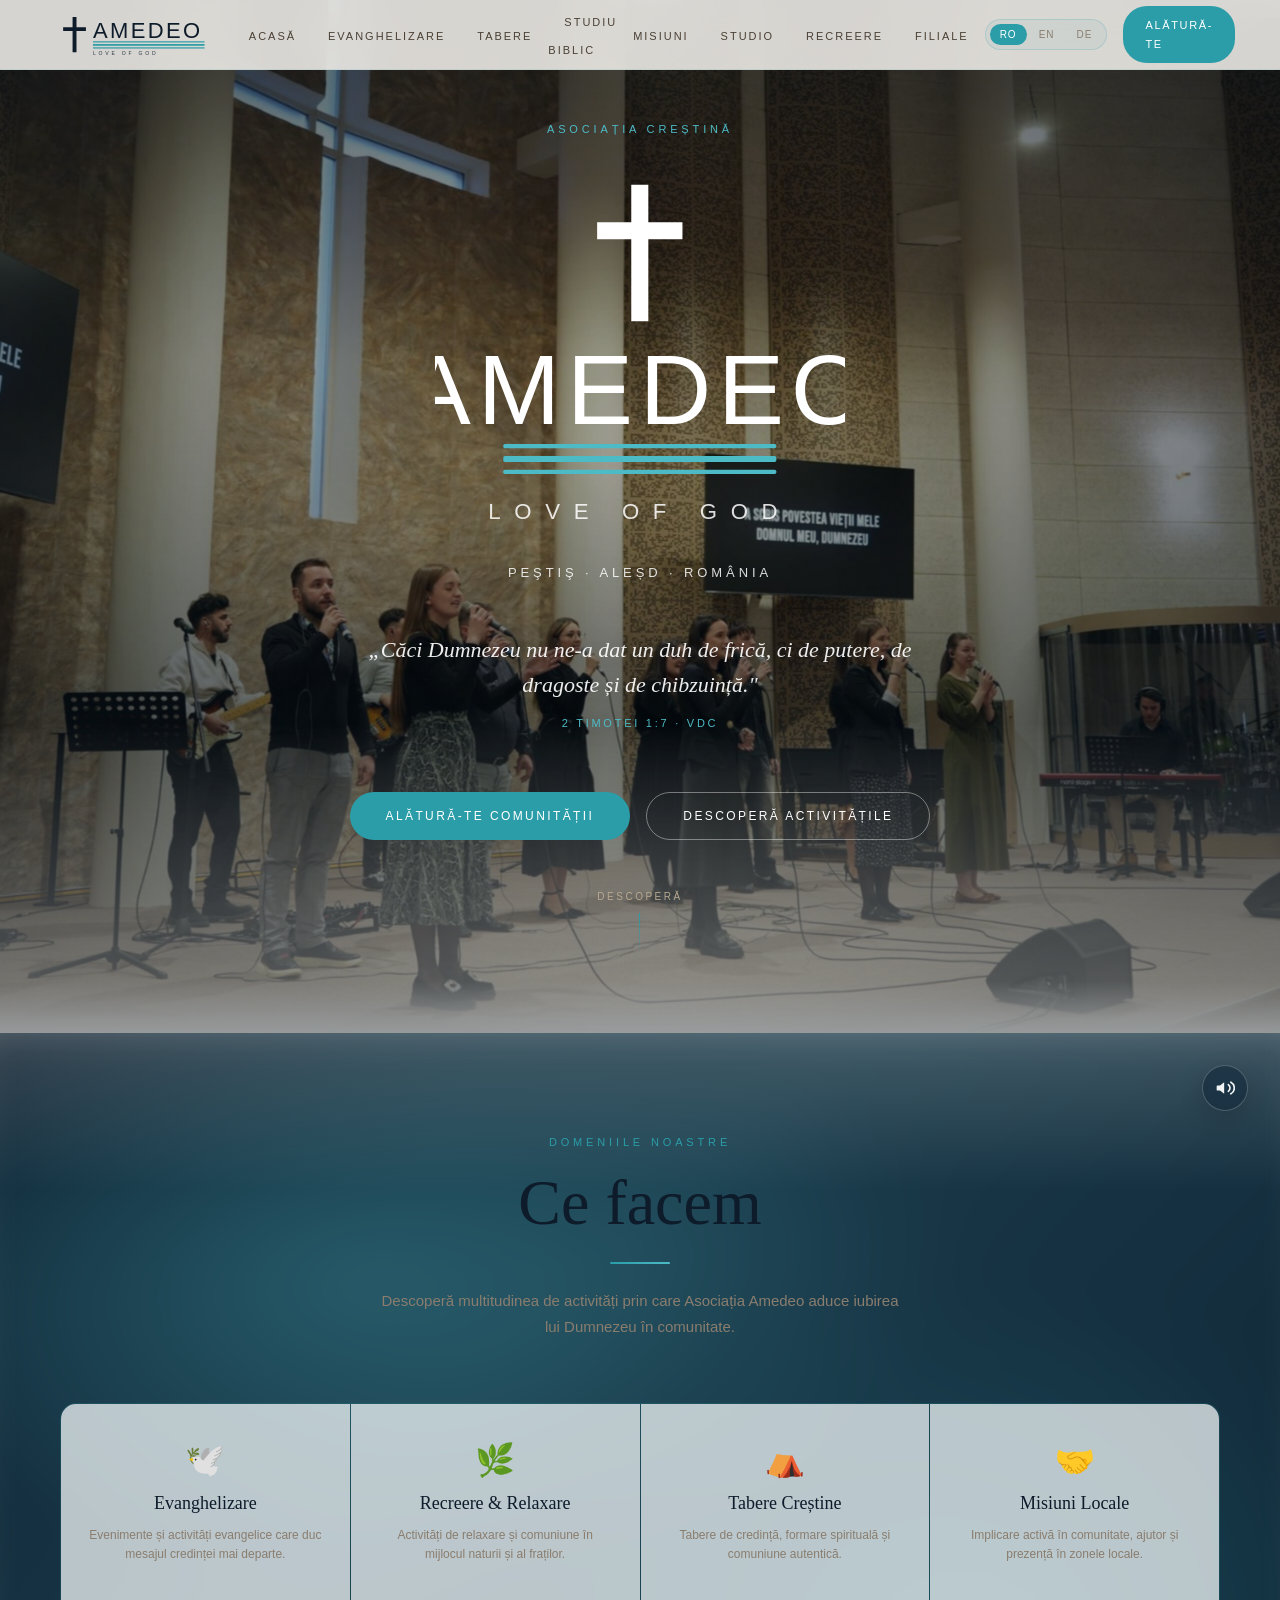
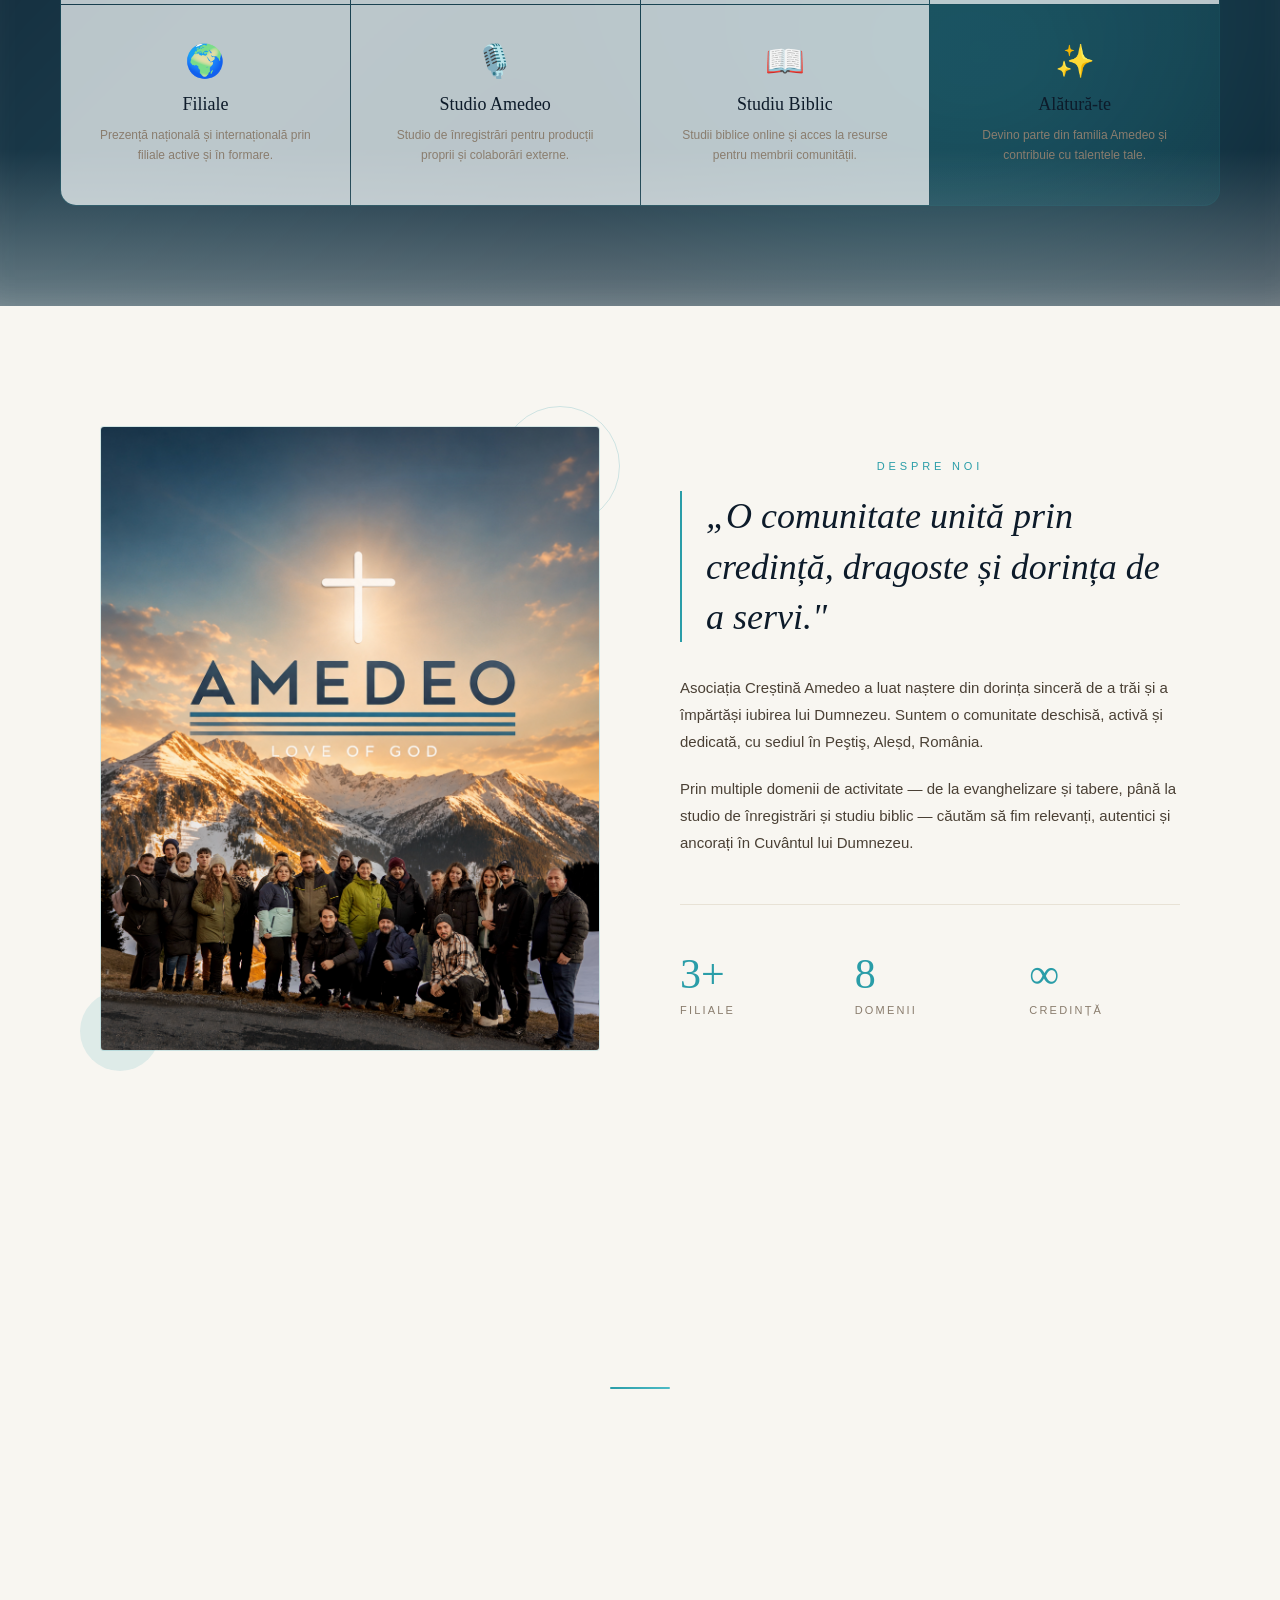
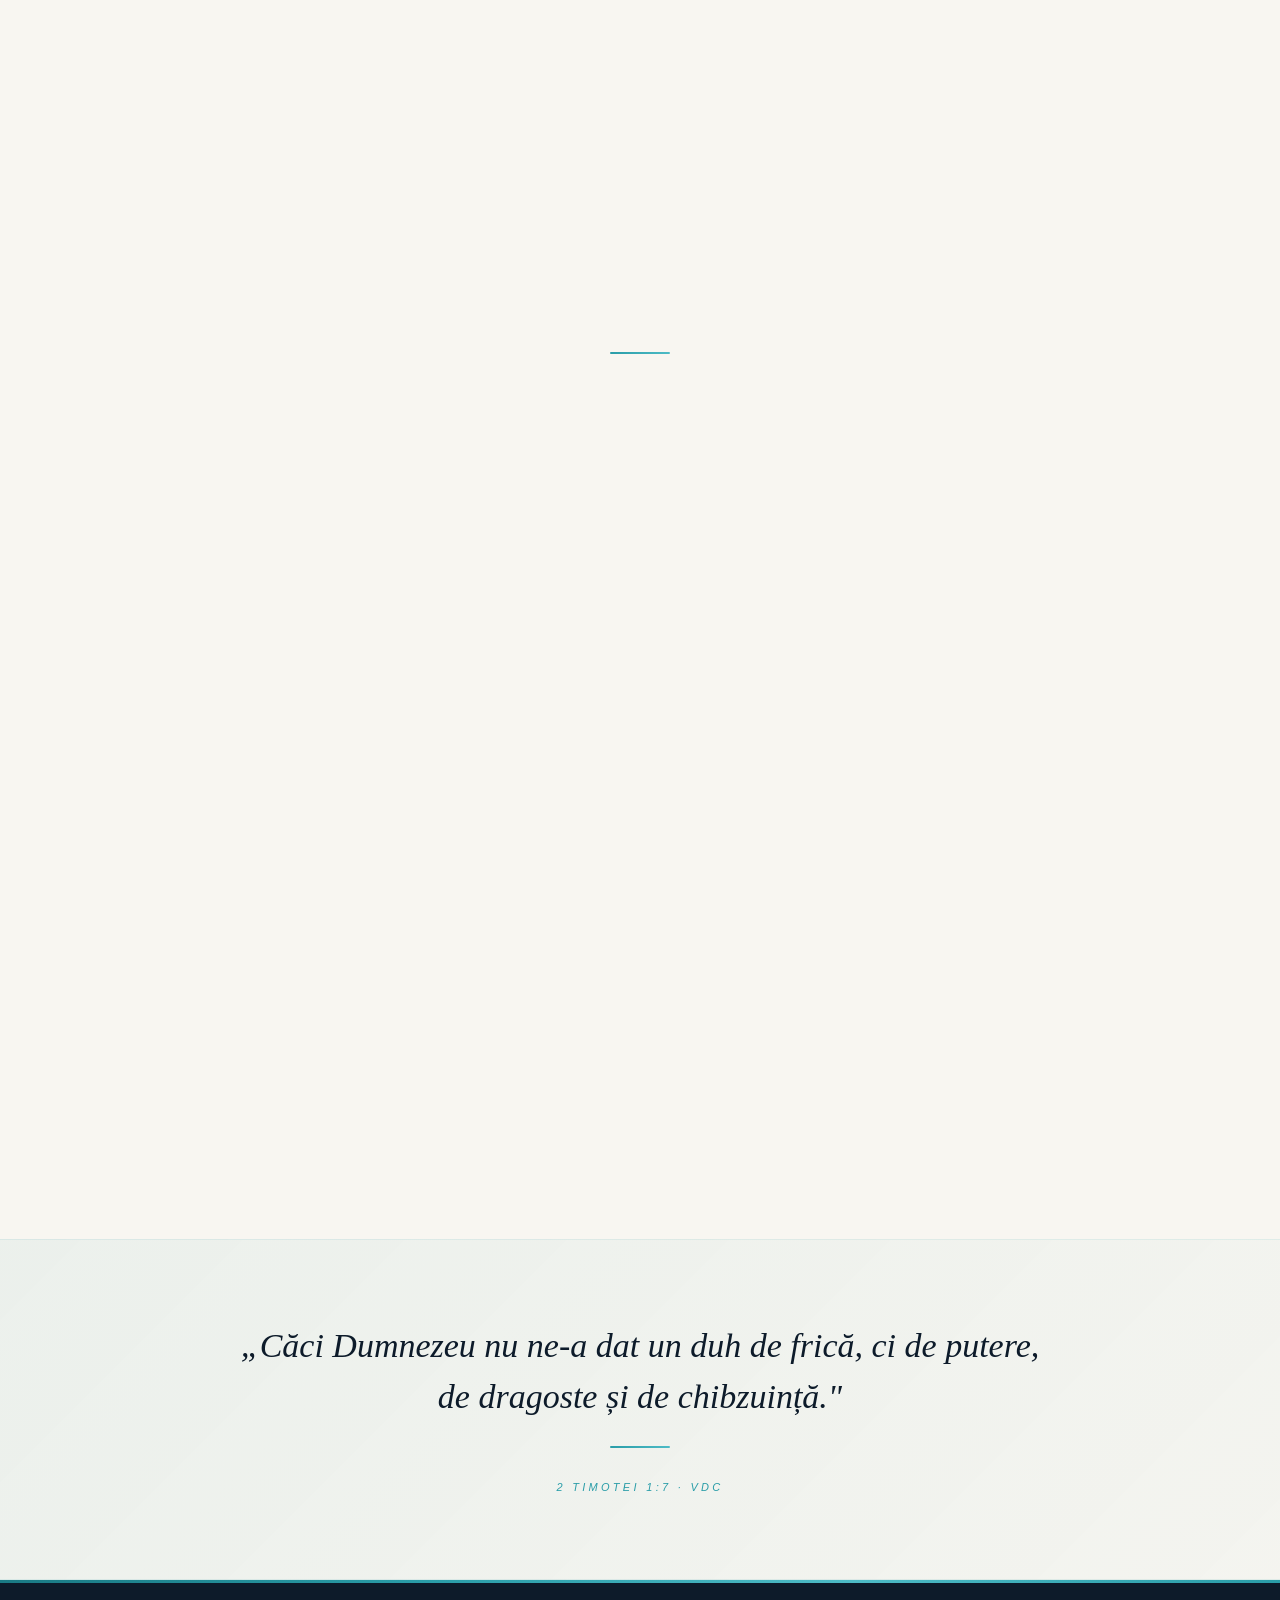
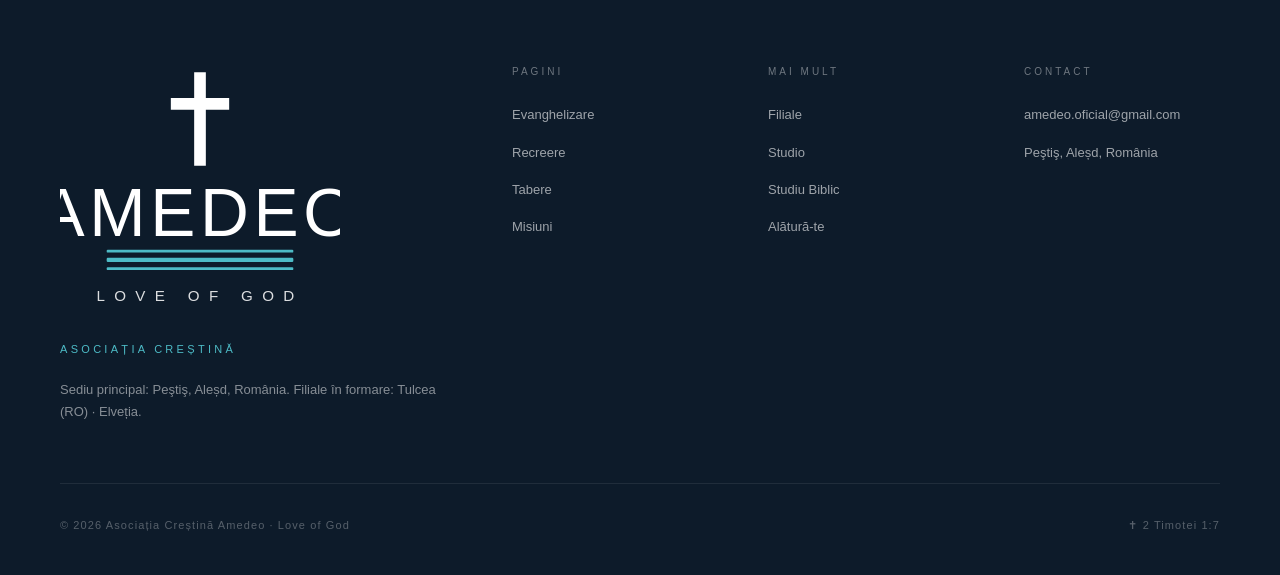
==== index.html @ e4af74a6 "Add files via upload" ====
<!DOCTYPE html>
<html lang="ro">
<head>
<meta charset="UTF-8">
<meta name="viewport" content="width=device-width, initial-scale=1.0, viewport-fit=cover">
<title>Asociația Creștină Amedeo — Love of God</title>
<meta name="description" content="Asociația Creștină Amedeo — comunitate creștină în Peştiş, Aleșd, România. Evanghelizare, tabere creștine în Alpii Elveției, studio de înregistrări, misiuni locale și studiu biblic.">
<meta name="apple-mobile-web-app-capable" content="yes">
<meta name="apple-mobile-web-app-status-bar-style" content="default">
<meta name="apple-mobile-web-app-title" content="Amedeo">
<meta name="theme-color" content="#f8f6f1">
<link rel="preconnect" href="https://fonts.googleapis.com">
<link href="https://fonts.googleapis.com/css2?family=Bebas+Neue&family=Cormorant+Garamond:ital,wght@0,300;0,400;0,600;1,300;1,400&family=Jost:wght@200;300;400;500&display=swap" rel="stylesheet">
<!-- ── SECURITY HEADERS ── -->
<meta http-equiv="Content-Security-Policy" content="default-src 'self'; script-src 'self' 'unsafe-inline'; style-src 'self' 'unsafe-inline' https://fonts.googleapis.com; font-src 'self' https://fonts.gstatic.com; img-src 'self' data: blob: https://img.youtube.com https://i.ytimg.com; media-src 'self'; frame-src https://www.youtube.com https://www.youtube-nocookie.com; connect-src 'self' https://script.google.com https://script.googleusercontent.com https://*.googleusercontent.com; form-action 'self' https://script.google.com; base-uri 'self'; object-src 'none'; frame-ancestors 'self'; upgrade-insecure-requests">
<meta http-equiv="X-Content-Type-Options" content="nosniff">
<meta name="referrer" content="strict-origin-when-cross-origin">
<meta http-equiv="Permissions-Policy" content="geolocation=(), microphone=(), camera=(), payment=(), usb=(), magnetometer=(), gyroscope=(self), accelerometer=(self), interest-cohort=()">
<!-- ── SEO ── -->
<link rel="canonical" href="https://amedeooficial.org/">
<meta name="keywords" content="amedeo, asociația amedeo, amedeo oficial, love of god, biserică creștină, evanghelizare, tabere creștine, peștiș aleșd, bihor, românia, elveția, misiuni, studio înregistrări, studiu biblic, comunitate creștină">
<meta name="author" content="Asociația Creștină Amedeo">
<meta name="robots" content="index, follow, max-image-preview:large">
<meta name="googlebot" content="index, follow">

<!-- ── OpenGraph (Facebook, LinkedIn, WhatsApp) ── -->
<meta property="og:type" content="website">
<meta property="og:url" content="https://amedeooficial.org/">
<meta property="og:title" content="Asociația Creștină Amedeo — Love of God">
<meta property="og:description" content="Asociația Creștină Amedeo — comunitate creștină în Peştiş, Aleșd, România. Evanghelizare, tabere creștine în Alpii Elveției, studio de înregistrări, misiuni locale și studiu biblic.">
<meta property="og:image" content="https://amedeooficial.org/assets/hero-bg.jpg">
<meta property="og:image:width" content="1800">
<meta property="og:image:height" content="1351">
<meta property="og:locale" content="ro_RO">
<meta property="og:locale:alternate" content="en_US">
<meta property="og:locale:alternate" content="de_DE">
<meta property="og:site_name" content="Asociația Creștină Amedeo — Love of God">

<!-- ── Twitter Cards ── -->
<meta name="twitter:card" content="summary_large_image">
<meta name="twitter:title" content="Asociația Creștină Amedeo — Love of God">
<meta name="twitter:description" content="Asociația Creștină Amedeo — comunitate creștină în Peştiş, Aleșd, România. Evanghelizare, tabere creștine în Alpii Elveției, studio de înregistrări, misiuni locale și studiu biblic.">
<meta name="twitter:image" content="https://amedeooficial.org/assets/hero-bg.jpg">

<!-- ── Structured Data (Schema.org JSON-LD) ── -->
<script type="application/ld+json">
{
  "@context": "https://schema.org",
  "@type": "ReligiousOrganization",
  "name": "Asociația Creștină Amedeo",
  "alternateName": [
    "Amedeo",
    "Amedeo Oficial",
    "Amedeo — Love of God",
    "Asociația Amedeo",
    "Amedeo Christian Association"
  ],
  "url": "https://amedeooficial.org/",
  "logo": "https://amedeooficial.org/assets/hero-bg.jpg",
  "description": "Asociația Creștină Amedeo — Love of God. Comunitate creștină din Peştiş, Aleșd (România) care organizează evanghelizări, tabere creștine în Elveția, misiuni locale, studiu biblic și administrează un studio profesional de înregistrări.",
  "foundingLocation": {
    "@type": "Place",
    "address": {
      "@type": "PostalAddress",
      "addressLocality": "Aleșd",
      "addressRegion": "Bihor",
      "addressCountry": "RO"
    }
  },
  "address": {
    "@type": "PostalAddress",
    "streetAddress": "Peştiş",
    "addressLocality": "Aleșd",
    "addressRegion": "Bihor",
    "postalCode": "415100",
    "addressCountry": "RO"
  },
  "contactPoint": {
    "@type": "ContactPoint",
    "email": "amedeo.oficial@gmail.com",
    "contactType": "general inquiry",
    "availableLanguage": [
      "Romanian",
      "English",
      "German"
    ]
  },
  "sameAs": [
    "https://www.facebook.com/amedeo.oficial/",
    "https://www.instagram.com/amedeo.oficial/",
    "https://www.youtube.com/c/AmedeoOficial"
  ],
  "knowsAbout": [
    "Evanghelizare",
    "Tabere creștine",
    "Misiuni locale",
    "Studiu biblic",
    "Studio de înregistrări",
    "Comunitate creștină"
  ],
  "areaServed": [
    {
      "@type": "Country",
      "name": "Romania"
    },
    {
      "@type": "Country",
      "name": "Switzerland"
    }
  ]
}
</script>
<script type="application/ld+json">
{
  "@context": "https://schema.org",
  "@type": "WebSite",
  "url": "https://amedeooficial.org/",
  "name": "Asociația Creștină Amedeo — Love of God",
  "inLanguage": "ro-RO",
  "publisher": {
    "@type": "ReligiousOrganization",
    "name": "Asociația Creștină Amedeo"
  }
}
</script>
<link rel="stylesheet" href="assets/css/style.css">
</head>
<body>

<!-- ── NAVIGATION ── -->
<nav id="main-nav">
  <div class="nav-logo" onclick="showPage('home')" aria-label="Amedeo — Acasă">
    <svg class="amedeo-logo" viewBox="0 0 220 56" xmlns="http://www.w3.org/2000/svg" role="img" aria-hidden="true">
      <path class="logo-cross" d="M16 5 L21 5 L21 18 L33 18 L33 23 L21 23 L21 50 L16 50 L16 23 L4 23 L4 18 L16 18 Z"/>
      <text class="logo-name" x="42" y="32"
        font-family="'Bebas Neue', 'Impact', sans-serif" font-size="28" letter-spacing="3">AMEDEO</text>
      <g class="logo-lines">
        <rect x="42" y="36" width="142" height="1.5"/>
        <rect x="42" y="39.5" width="142" height="2.2"/>
        <rect x="42" y="43.7" width="142" height="1.5"/>
      </g>
      <text class="logo-tagline" x="42" y="54"
        font-family="'Jost', sans-serif" font-size="6.5" letter-spacing="3.5" font-weight="300">LOVE OF GOD</text>
    </svg>
  </div>

  <ul class="nav-links" id="nav-links">
    <li><a onclick="showPage('home')" data-i18n="nav.home">Acasă</a></li>
    <li><a onclick="showPage('evanghelizare')" data-i18n="nav.ev">Evanghelizare</a></li>
    <li><a onclick="showPage('tabere')" data-i18n="nav.tab">Tabere</a></li>
    <li><a onclick="showPage('biblic')" data-i18n="nav.bib">Studiu Biblic</a></li>
    <li><a onclick="showPage('misiuni')" data-i18n="nav.mis">Misiuni</a></li>
    <li><a onclick="showPage('studio')" data-i18n="nav.stu">Studio</a></li>
    <li><a onclick="showPage('recreere')" data-i18n="nav.rec">Recreere</a></li>
    <li><a onclick="showPage('filiale')" data-i18n="nav.fil">Filiale</a></li>
  </ul>

  <div class="nav-right">
    <div class="lang-switcher">
      <button class="lang-btn active" onclick="setLang('ro')">RO</button>
      <button class="lang-btn" onclick="setLang('en')">EN</button>
      <button class="lang-btn" onclick="setLang('de')">DE</button>
    </div>
    <a class="nav-cta" onclick="showPage('alatura')" data-i18n="nav.join">Alătură-te</a>
    <button class="nav-hamburger" onclick="toggleMobileNav()" aria-label="Menu">
      <span></span><span></span><span></span>
    </button>
  </div>
</nav>

<!-- ── MOBILE NAV ── -->
<div class="mobile-nav" id="mobile-nav">
  <button class="mobile-nav-close" onclick="toggleMobileNav()">✕</button>
  <svg class="amedeo-logo mobile-nav-logo" viewBox="0 0 240 220" xmlns="http://www.w3.org/2000/svg" role="img" aria-hidden="true">
    <path class="logo-cross" d="M115 8 L125 8 L125 30 L145 30 L145 40 L125 40 L125 88 L115 88 L115 40 L95 40 L95 30 L115 30 Z"/>
    <text class="logo-name" x="120" y="148" text-anchor="middle"
      font-family="'Bebas Neue', 'Impact', sans-serif" font-size="58" letter-spacing="4">AMEDEO</text>
    <g class="logo-lines">
      <rect x="40" y="160" width="160" height="2.5" rx="1"/>
      <rect x="40" y="167" width="160" height="3.5" rx="1"/>
      <rect x="40" y="175" width="160" height="2.5" rx="1"/>
    </g>
    <text class="logo-tagline" x="120" y="204" text-anchor="middle"
      font-family="'Jost', sans-serif" font-size="13" letter-spacing="8" font-weight="300">LOVE OF GOD</text>
  </svg>
  <a onclick="showPage('home');toggleMobileNav()" data-i18n="nav.home">Acasă</a>
  <a onclick="showPage('evanghelizare');toggleMobileNav()" data-i18n="nav.ev">Evanghelizare</a>
  <a onclick="showPage('tabere');toggleMobileNav()" data-i18n="nav.tab">Tabere</a>
  <a onclick="showPage('biblic');toggleMobileNav()" data-i18n="nav.bib">Studiu Biblic</a>
  <a onclick="showPage('misiuni');toggleMobileNav()" data-i18n="nav.mis">Misiuni</a>
  <a onclick="showPage('studio');toggleMobileNav()" data-i18n="nav.stu">Studio</a>
  <a onclick="showPage('recreere');toggleMobileNav()" data-i18n="nav.rec">Recreere</a>
  <a onclick="showPage('filiale');toggleMobileNav()" data-i18n="nav.fil">Filiale</a>
  <a onclick="showPage('alatura');toggleMobileNav()" data-i18n="nav.join">Alătură-te</a>
</div>

<!-- ══════════════════════════════════════════════════ -->
<!-- PAGE: HOME                                         -->
<!-- ══════════════════════════════════════════════════ -->
<div class="page active" id="page-home">

  <section class="hero has-bg">
    <!-- Background group photo: sharp at top, blurs and fades on scroll.
         To replace the photo, swap assets/hero-bg.jpg (1800×1351) and hero-bg-small.jpg (1100×825). -->
    <div class="hero-bg-photo" id="hero-bg-photo">
      <img src="assets/hero-bg.jpg"
           srcset="assets/hero-bg-small.jpg 1100w, assets/hero-bg.jpg 1800w"
           sizes="100vw"
           alt=""
           fetchpriority="high"
           decoding="async"/>
    </div>
    <div class="hero-content">
      <div class="hero-eyebrow" data-i18n="home.eyebrow">Asociația Creștină</div>
      <svg class="amedeo-logo hero-logo" viewBox="0 0 240 220" xmlns="http://www.w3.org/2000/svg" role="img" aria-label="Amedeo — Love of God">
        <path class="logo-cross" d="M115 8 L125 8 L125 30 L145 30 L145 40 L125 40 L125 88 L115 88 L115 40 L95 40 L95 30 L115 30 Z"/>
        <text class="logo-name" x="120" y="148" text-anchor="middle"
          font-family="'Bebas Neue', 'Impact', sans-serif" font-size="58" letter-spacing="4">AMEDEO</text>
        <g class="logo-lines">
          <rect x="40" y="160" width="160" height="2.5" rx="1"/>
          <rect x="40" y="167" width="160" height="3.5" rx="1"/>
          <rect x="40" y="175" width="160" height="2.5" rx="1"/>
        </g>
        <text class="logo-tagline" x="120" y="204" text-anchor="middle"
          font-family="'Jost', sans-serif" font-size="13" letter-spacing="8" font-weight="300">LOVE OF GOD</text>
      </svg>
      <div class="hero-subtitle" data-i18n="home.subtitle">Peştiş · Aleșd · România</div>
      <p class="hero-verse">
        <span data-i18n="home.verse.text">„Căci Dumnezeu nu ne-a dat un duh de frică, ci de putere, de dragoste și de chibzuință."</span>
        <cite data-i18n="home.verse.cite">2 Timotei 1:7 · VDC</cite>
      </p>
      <div class="hero-cta-group">
        <button class="btn-primary" onclick="showPage('alatura')" data-i18n="home.cta1">Alătură-te comunității</button>
        <button class="btn-secondary" onclick="document.getElementById('domains-anchor').scrollIntoView({behavior:'smooth'})" data-i18n="home.cta2">Descoperă activitățile</button>
      </div>
      <div class="scroll-hint">
        <span data-i18n="home.scroll">Descoperă</span>
        <div class="scroll-line"></div>
      </div>
    </div>
  </section>

  <!-- Domains preview -->
  <div id="domains-anchor"></div>
  <section class="domains-section">
    <!-- Background video. Starts muted (browser autoplay requirement); volume fades in
         based on scroll position once user has interacted. -->
    <div class="domains-video-bg">
      <video id="domains-video" autoplay muted loop playsinline preload="auto" poster="">
        <source src="assets/domains-bg.mp4" type="video/mp4">
      </video>
    </div>
    <!-- Audio toggle (pulses on first load to invite click) -->
    <button class="video-audio-toggle muted pulse" id="video-audio-toggle"
            aria-label="Activează sunetul video"
            onclick="toggleVideoAudio()">
      <svg class="icon-muted" viewBox="0 0 24 24" fill="none" xmlns="http://www.w3.org/2000/svg">
        <path d="M11 5L6 9H3a1 1 0 0 0-1 1v4a1 1 0 0 0 1 1h3l5 4V5z" fill="currentColor"/>
        <path d="M16 9l5 5m0-5l-5 5" stroke="currentColor" stroke-width="2" stroke-linecap="round"/>
      </svg>
      <svg class="icon-playing" viewBox="0 0 24 24" fill="none" xmlns="http://www.w3.org/2000/svg">
        <path d="M11 5L6 9H3a1 1 0 0 0-1 1v4a1 1 0 0 0 1 1h3l5 4V5z" fill="currentColor"/>
        <path d="M16 8a5 5 0 0 1 0 8M19 5a8 8 0 0 1 0 14" stroke="currentColor" stroke-width="2" stroke-linecap="round" fill="none"/>
      </svg>
    </button>
    <div class="section-label" data-i18n="home.domains.label">Domeniile noastre</div>
    <h2 class="section-title" data-i18n="home.domains.title">Ce facem</h2>
    <div class="teal-divider"></div>
    <p class="section-desc" data-i18n="home.domains.desc">Descoperă multitudinea de activități prin care Asociația Amedeo aduce iubirea lui Dumnezeu în comunitate.</p>

    <div class="domains-grid">
      <div class="domain-card reveal" onclick="showPage('evanghelizare')">
        <span class="domain-icon">🕊️</span>
        <div class="domain-name" data-i18n="dom.ev.name">Evanghelizare</div>
        <div class="domain-desc" data-i18n="dom.ev.desc">Evenimente și activități evangelice care duc mesajul credinței mai departe.</div>
      </div>
      <div class="domain-card reveal" onclick="showPage('recreere')">
        <span class="domain-icon">🌿</span>
        <div class="domain-name" data-i18n="dom.rec.name">Recreere & Relaxare</div>
        <div class="domain-desc" data-i18n="dom.rec.desc">Activități de relaxare și comuniune în mijlocul naturii și al fraților.</div>
      </div>
      <div class="domain-card reveal" onclick="showPage('tabere')">
        <span class="domain-icon">⛺</span>
        <div class="domain-name" data-i18n="dom.tab.name">Tabere Creștine</div>
        <div class="domain-desc" data-i18n="dom.tab.desc">Tabere de credință, formare spirituală și comuniune autentică.</div>
      </div>
      <div class="domain-card reveal" onclick="showPage('misiuni')">
        <span class="domain-icon">🤝</span>
        <div class="domain-name" data-i18n="dom.mis.name">Misiuni Locale</div>
        <div class="domain-desc" data-i18n="dom.mis.desc">Implicare activă în comunitate, ajutor și prezență în zonele locale.</div>
      </div>
      <div class="domain-card reveal" onclick="showPage('filiale')">
        <span class="domain-icon">🌍</span>
        <div class="domain-name" data-i18n="dom.fil.name">Filiale</div>
        <div class="domain-desc" data-i18n="dom.fil.desc">Prezență națională și internațională prin filiale active și în formare.</div>
      </div>
      <div class="domain-card reveal" onclick="showPage('studio')">
        <span class="domain-icon">🎙️</span>
        <div class="domain-name" data-i18n="dom.stu.name">Studio Amedeo</div>
        <div class="domain-desc" data-i18n="dom.stu.desc">Studio de înregistrări pentru producții proprii și colaborări externe.</div>
      </div>
      <div class="domain-card reveal" onclick="showPage('biblic')">
        <span class="domain-icon">📖</span>
        <div class="domain-name" data-i18n="dom.bib.name">Studiu Biblic</div>
        <div class="domain-desc" data-i18n="dom.bib.desc">Studii biblice online și acces la resurse pentru membrii comunității.</div>
      </div>
      <div class="domain-card reveal" onclick="showPage('alatura')" style="background: linear-gradient(135deg, rgba(42,157,168,0.08), rgba(42,157,168,0.03));">
        <span class="domain-icon">✨</span>
        <div class="domain-name" data-i18n="dom.join.name">Alătură-te</div>
        <div class="domain-desc" data-i18n="dom.join.desc">Devino parte din familia Amedeo și contribuie cu talentele tale.</div>
      </div>
    </div>
  </section>

  <!-- About -->
  <section class="about-section reveal">
    <div class="about-visual">
      <div class="about-img-placeholder">
        <img class="about-img-real" src="assets/about.jpg" alt="" loading="lazy" onerror="this.style.display='none'">
        <span style="position:relative;z-index:0">✝</span>
        <span style="position:relative;z-index:0" data-i18n="placeholder.photo">Foto Asociație</span>
      </div>
      <div class="about-accent"></div>
      <div class="about-accent-2"></div>
    </div>
    <div class="about-content">
      <div class="section-label" data-i18n="about.label">Despre noi</div>
      <blockquote class="about-quote" data-i18n="about.quote">„O comunitate unită prin credință, dragoste și dorința de a servi."</blockquote>
      <p class="about-text" data-i18n="about.p1">Asociația Creștină Amedeo a luat naștere din dorința sinceră de a trăi și a împărtăși iubirea lui Dumnezeu. Suntem o comunitate deschisă, activă și dedicată, cu sediul în Peştiş, Aleșd, România.</p>
      <p class="about-text" data-i18n="about.p2">Prin multiple domenii de activitate — de la evanghelizare și tabere, până la studio de înregistrări și studiu biblic — căutăm să fim relevanți, autentici și ancorați în Cuvântul lui Dumnezeu.</p>
      <div class="about-stats">
        <div>
          <div class="stat-num">3+</div>
          <div class="stat-label" data-i18n="about.stat1">Filiale</div>
        </div>
        <div>
          <div class="stat-num">8</div>
          <div class="stat-label" data-i18n="about.stat2">Domenii</div>
        </div>
        <div>
          <div class="stat-num">∞</div>
          <div class="stat-label" data-i18n="about.stat3">Credință</div>
        </div>
      </div>
    </div>
  </section>

  <!-- ── CONNECT & DONATE SECTION ── -->
  <section class="connect-section">
    <div class="section-label reveal" data-i18n="connect.label">Conectează-te</div>
    <h2 class="section-title reveal" data-i18n="connect.title">Urmărește-ne</h2>
    <div class="teal-divider"></div>
    <p class="section-desc reveal" data-i18n="connect.desc">Fii aproape de comunitatea Amedeo pe rețelele sociale — postăm momente, mărturii, evenimente și gânduri spirituale.</p>

    <div class="socials-grid">
      <a class="social-card fb reveal" href="https://www.facebook.com/amedeo.oficial/" target="_blank" rel="noopener noreferrer" aria-label="Facebook">
        <div class="social-icon">
          <svg viewBox="0 0 24 24" fill="currentColor" xmlns="http://www.w3.org/2000/svg">
            <path d="M24 12.073c0-6.627-5.373-12-12-12s-12 5.373-12 12c0 5.99 4.388 10.954 10.125 11.854v-8.385H7.078v-3.47h3.047V9.43c0-3.007 1.792-4.669 4.533-4.669 1.312 0 2.686.235 2.686.235v2.953H15.83c-1.491 0-1.956.925-1.956 1.874v2.25h3.328l-.532 3.47h-2.796v8.385C19.612 23.027 24 18.062 24 12.073z"/>
          </svg>
        </div>
        <div class="social-name">Facebook</div>
        <div class="social-handle">@amedeo.oficial</div>
      </a>

      <a class="social-card ig reveal" href="https://www.instagram.com/amedeo.oficial/" target="_blank" rel="noopener noreferrer" aria-label="Instagram">
        <div class="social-icon">
          <svg viewBox="0 0 24 24" fill="currentColor" xmlns="http://www.w3.org/2000/svg">
            <path d="M12 2.163c3.204 0 3.584.012 4.85.07 3.252.148 4.771 1.691 4.919 4.919.058 1.265.069 1.645.069 4.849 0 3.205-.012 3.584-.069 4.849-.149 3.225-1.664 4.771-4.919 4.919-1.266.058-1.644.07-4.85.07-3.204 0-3.584-.012-4.849-.07-3.26-.149-4.771-1.699-4.919-4.92-.058-1.265-.07-1.644-.07-4.849 0-3.204.013-3.583.07-4.849.149-3.227 1.664-4.771 4.919-4.919 1.266-.057 1.645-.069 4.849-.069zM12 0C8.741 0 8.333.014 7.053.072 2.695.272.273 2.69.073 7.052.014 8.333 0 8.741 0 12c0 3.259.014 3.668.072 4.948.2 4.358 2.618 6.78 6.98 6.98C8.333 23.986 8.741 24 12 24c3.259 0 3.668-.014 4.948-.072 4.354-.2 6.782-2.618 6.979-6.98.059-1.28.073-1.689.073-4.948 0-3.259-.014-3.667-.072-4.947-.196-4.354-2.617-6.78-6.979-6.98C15.668.014 15.259 0 12 0zm0 5.838a6.162 6.162 0 100 12.324 6.162 6.162 0 000-12.324zM12 16a4 4 0 110-8 4 4 0 010 8zm6.406-11.845a1.44 1.44 0 100 2.881 1.44 1.44 0 000-2.881z"/>
          </svg>
        </div>
        <div class="social-name">Instagram</div>
        <div class="social-handle">@amedeo.oficial</div>
      </a>

      <a class="social-card yt reveal" href="https://www.youtube.com/c/AmedeoOficial" target="_blank" rel="noopener noreferrer" aria-label="YouTube">
        <div class="social-icon">
          <svg viewBox="0 0 24 24" fill="currentColor" xmlns="http://www.w3.org/2000/svg">
            <path d="M23.498 6.186a3.016 3.016 0 0 0-2.122-2.136C19.505 3.545 12 3.545 12 3.545s-7.505 0-9.377.505A3.017 3.017 0 0 0 .502 6.186C0 8.07 0 12 0 12s0 3.93.502 5.814a3.016 3.016 0 0 0 2.122 2.136c1.871.505 9.376.505 9.376.505s7.505 0 9.377-.505a3.015 3.015 0 0 0 2.122-2.136C24 15.93 24 12 24 12s0-3.93-.502-5.814zM9.545 15.568V8.432L15.818 12l-6.273 3.568z"/>
          </svg>
        </div>
        <div class="social-name">YouTube</div>
        <div class="social-handle">@AmedeoOficial</div>
      </a>
    </div>

    <!-- ── DONATIONS ── -->
    <div class="section-label reveal" data-i18n="donate.label">Susținere</div>
    <h2 class="section-title reveal" data-i18n="donate.title">Susține lucrarea</h2>
    <div class="teal-divider"></div>
    <p class="section-desc reveal" data-i18n="donate.desc">Dărnicia ta ne ajută să ducem mai departe vestea Evangheliei — prin tabere, evenimente, misiuni și prezență în comunitate.</p>

    <div class="donations-block reveal">
      <p class="donations-verse">
        <span data-i18n="donate.verse.text">„Fiecare să dea după cum a hotărât în inima lui: nu cu părere de rău sau de silă, căci pe cine dă cu bucurie îl iubește Dumnezeu."</span>
        <cite data-i18n="donate.verse.cite">2 Corinteni 9:7 · VDC</cite>
      </p>

      <div class="donations-grid">
        <!-- RON -->
        <div class="donation-card">
          <div class="donation-head">
            <div class="donation-flag" aria-hidden="true">
              <svg viewBox="0 0 3 2" xmlns="http://www.w3.org/2000/svg">
                <rect width="1" height="2" x="0" y="0" fill="#002B7F"/>
                <rect width="1" height="2" x="1" y="0" fill="#FCD116"/>
                <rect width="1" height="2" x="2" y="0" fill="#CE1126"/>
              </svg>
            </div>
            <div>
              <div class="donation-currency">RON</div>
              <div class="donation-currency-label" data-i18n="donate.currency.ron">Lei · România</div>
            </div>
          </div>
          <div class="donation-row">
            <div class="donation-label" data-i18n="donate.holder">Titular</div>
            <div class="donation-value">Asociația Creștină Amedeo</div>
          </div>
          <div class="donation-row">
            <div class="donation-label" data-i18n="donate.bank">Bancă</div>
            <div class="donation-value">Banca Transilvania</div>
          </div>
          <div class="donation-row">
            <div class="donation-label">IBAN</div>
            <div class="donation-iban">RO35 BTRL RONC RT05 6537 7301</div>
          </div>
          <button class="copy-iban-btn" data-iban="RO35BTRLRONCRT0565377301" onclick="copyIBAN(this)">
            <svg viewBox="0 0 24 24" fill="none" stroke="currentColor" stroke-width="2" stroke-linecap="round" stroke-linejoin="round">
              <rect x="9" y="9" width="13" height="13" rx="2" ry="2"/>
              <path d="M5 15H4a2 2 0 0 1-2-2V4a2 2 0 0 1 2-2h9a2 2 0 0 1 2 2v1"/>
            </svg>
            <span class="copy-text" data-i18n="donate.copy">Copiază IBAN</span>
          </button>
        </div>

        <!-- EUR -->
        <div class="donation-card">
          <div class="donation-head">
            <div class="donation-flag" aria-hidden="true">
              <svg viewBox="0 0 3 2" xmlns="http://www.w3.org/2000/svg">
                <rect width="3" height="2" fill="#003399"/>
                <g fill="#FFCC00">
                  <circle cx="1.5" cy="1" r="0.075"/>
                  <circle cx="1.5" cy="0.4" r="0.075"/>
                  <circle cx="1.5" cy="1.6" r="0.075"/>
                  <circle cx="0.9" cy="1" r="0.075"/>
                  <circle cx="2.1" cy="1" r="0.075"/>
                  <circle cx="1.02" cy="0.55" r="0.075"/>
                  <circle cx="1.98" cy="0.55" r="0.075"/>
                  <circle cx="1.02" cy="1.45" r="0.075"/>
                  <circle cx="1.98" cy="1.45" r="0.075"/>
                  <circle cx="0.78" cy="0.7" r="0.075"/>
                  <circle cx="2.22" cy="0.7" r="0.075"/>
                  <circle cx="0.78" cy="1.3" r="0.075"/>
                </g>
              </svg>
            </div>
            <div>
              <div class="donation-currency">EUR</div>
              <div class="donation-currency-label" data-i18n="donate.currency.eur">Euro · Internațional</div>
            </div>
          </div>
          <div class="donation-row">
            <div class="donation-label" data-i18n="donate.holder">Titular</div>
            <div class="donation-value">Asociația Creștină Amedeo</div>
          </div>
          <div class="donation-row">
            <div class="donation-label" data-i18n="donate.bank">Bancă</div>
            <div class="donation-value">Banca Transilvania</div>
          </div>
          <div class="donation-row">
            <div class="donation-label">IBAN</div>
            <div class="donation-iban">RO82 BTRL EURC RT05 6537 7301</div>
          </div>
          <div class="donation-row">
            <div class="donation-label">SWIFT / BIC</div>
            <div class="donation-value">BTRLRO22</div>
          </div>
          <button class="copy-iban-btn" data-iban="RO82BTRLEURCRT0565377301" onclick="copyIBAN(this)">
            <svg viewBox="0 0 24 24" fill="none" stroke="currentColor" stroke-width="2" stroke-linecap="round" stroke-linejoin="round">
              <rect x="9" y="9" width="13" height="13" rx="2" ry="2"/>
              <path d="M5 15H4a2 2 0 0 1-2-2V4a2 2 0 0 1 2-2h9a2 2 0 0 1 2 2v1"/>
            </svg>
            <span class="copy-text" data-i18n="donate.copy">Copiază IBAN</span>
          </button>
        </div>

        <!-- CHF -->
        <div class="donation-card">
          <div class="donation-head">
            <div class="donation-flag" aria-hidden="true">
              <svg viewBox="0 0 32 32" xmlns="http://www.w3.org/2000/svg">
                <rect width="32" height="32" fill="#DA291C"/>
                <rect x="13" y="6" width="6" height="20" fill="#fff"/>
                <rect x="6" y="13" width="20" height="6" fill="#fff"/>
              </svg>
            </div>
            <div>
              <div class="donation-currency">CHF</div>
              <div class="donation-currency-label" data-i18n="donate.currency.chf">Franci · Elveția</div>
            </div>
          </div>
          <div class="donation-row">
            <div class="donation-label" data-i18n="donate.holder">Titular</div>
            <div class="donation-value">Asociația Creștină Amedeo</div>
          </div>
          <div class="donation-row">
            <div class="donation-label" data-i18n="donate.bank">Bancă</div>
            <div class="donation-value">Banca Transilvania</div>
          </div>
          <div class="donation-row">
            <div class="donation-label">IBAN</div>
            <div class="donation-iban">RO61 BTRL CHFC RT05 6537 7301</div>
          </div>
          <div class="donation-row">
            <div class="donation-label">SWIFT / BIC</div>
            <div class="donation-value">BTRLRO22</div>
          </div>
          <button class="copy-iban-btn" data-iban="RO61BTRLCHFCRT0565377301" onclick="copyIBAN(this)">
            <svg viewBox="0 0 24 24" fill="none" stroke="currentColor" stroke-width="2" stroke-linecap="round" stroke-linejoin="round">
              <rect x="9" y="9" width="13" height="13" rx="2" ry="2"/>
              <path d="M5 15H4a2 2 0 0 1-2-2V4a2 2 0 0 1 2-2h9a2 2 0 0 1 2 2v1"/>
            </svg>
            <span class="copy-text" data-i18n="donate.copy">Copiază IBAN</span>
          </button>
        </div>
      </div>
    </div>
  </section>

  <div class="verse-banner reveal">
    <blockquote data-i18n="home.verse.text">„Căci Dumnezeu nu ne-a dat un duh de frică, ci de putere, de dragoste și de chibzuință."</blockquote>
    <div class="teal-divider"></div>
    <cite data-i18n="home.verse.cite">2 Timotei 1:7 · VDC</cite>
  </div>

  <!-- Footer -->
  <div class="footer-teal-line"></div>
  <footer>
    <div class="footer-grid">
      <div>
        <svg class="amedeo-logo light footer-logo" viewBox="0 0 240 220" xmlns="http://www.w3.org/2000/svg" role="img" aria-label="Amedeo — Love of God">
          <path class="logo-cross" d="M115 8 L125 8 L125 30 L145 30 L145 40 L125 40 L125 88 L115 88 L115 40 L95 40 L95 30 L115 30 Z"/>
          <text class="logo-name" x="120" y="148" text-anchor="middle"
            font-family="'Bebas Neue', 'Impact', sans-serif" font-size="58" letter-spacing="4">AMEDEO</text>
          <g class="logo-lines">
            <rect x="40" y="160" width="160" height="2.5" rx="1"/>
            <rect x="40" y="167" width="160" height="3.5" rx="1"/>
            <rect x="40" y="175" width="160" height="2.5" rx="1"/>
          </g>
          <text class="logo-tagline" x="120" y="204" text-anchor="middle"
            font-family="'Jost', sans-serif" font-size="13" letter-spacing="8" font-weight="300">LOVE OF GOD</text>
        </svg>
        <div class="footer-brand-tagline" data-i18n="footer.brand.name">Asociația Creștină</div>
        <p class="footer-brand-text" data-i18n="footer.desc">Sediu principal: Peştiş, Aleșd, România.<br>Filiale în formare: Tulcea (RO) · Elveția.</p>
      </div>
      <div>
        <div class="footer-col-title" data-i18n="footer.pages">Pagini</div>
        <ul class="footer-links">
          <li><a onclick="showPage('evanghelizare')" data-i18n="nav.ev">Evanghelizare</a></li>
          <li><a onclick="showPage('recreere')" data-i18n="nav.rec">Recreere</a></li>
          <li><a onclick="showPage('tabere')" data-i18n="nav.tab">Tabere</a></li>
          <li><a onclick="showPage('misiuni')" data-i18n="nav.mis">Misiuni</a></li>
        </ul>
      </div>
      <div>
        <div class="footer-col-title" data-i18n="footer.more">Mai mult</div>
        <ul class="footer-links">
          <li><a onclick="showPage('filiale')" data-i18n="nav.fil">Filiale</a></li>
          <li><a onclick="showPage('studio')" data-i18n="nav.stu">Studio</a></li>
          <li><a onclick="showPage('biblic')" data-i18n="nav.bib">Studiu Biblic</a></li>
          <li><a onclick="showPage('alatura')" data-i18n="nav.join">Alătură-te</a></li>
        </ul>
      </div>
      <div>
        <div class="footer-col-title" data-i18n="footer.contact">Contact</div>
        <ul class="footer-links">
          <li><a href="#" data-user="amedeo.oficial" data-domain="gmail.com" class="js-email">…@…</a></li>
          <li><a data-i18n="footer.location">Peştiş, Aleșd, România</a></li>
        </ul>
      </div>
    </div>
    <div class="footer-bottom">
      <span>© 2026 Asociația Creștină Amedeo · Love of God</span>
      <span>✝ 2 Timotei 1:7</span>
    </div>
  </footer>
</div>

<!-- ── YOUTUBE LIGHTBOX MODAL ── -->
<div class="youtube-modal" id="youtube-modal" onclick="if(event.target===this) closeYouTube()" aria-hidden="true" role="dialog">
  <div class="youtube-modal-content">
    <button class="youtube-modal-close" onclick="closeYouTube()" aria-label="Închide video">✕</button>
    <iframe id="youtube-iframe" src="" title="Video Amedeo"
            allow="accelerometer; autoplay; clipboard-write; encrypted-media; gyroscope; picture-in-picture; web-share"
            allowfullscreen></iframe>
    <div class="youtube-modal-hint" data-i18n="yt.hint">ESC sau click în afară pentru a închide</div>
  </div>
</div>

<script src="assets/js/translations.js"></script>
<script src="assets/js/app.js"></script>
</body>
</html>
---- assets/css/style.css ----
:root {
  --cream: #f8f6f1;
  --cream2: #f0ece3;
  --cream3: #e8e2d6;
  --teal: #2a9da8;
  --teal-light: #4dbbc6;
  --teal-dark: #1a7a84;
  --teal-glow: rgba(42,157,168,0.12);
  --navy: #0d1b2a;
  --navy-soft: #1a2e42;
  --text: #1a1612;
  --text-mid: #4a4035;
  --text-soft: #8a7d6e;
  --text-faint: #b8a990;
  --white: #ffffff;
  --serif: 'Cormorant Garamond', Georgia, serif;
  --sans: 'Jost', sans-serif;
  --radius: 2px;
  --shadow: 0 4px 40px rgba(26,22,18,0.08);
  --shadow-lg: 0 20px 80px rgba(26,22,18,0.12);
}

*, *::before, *::after { box-sizing: border-box; margin: 0; padding: 0; }
html { scroll-behavior: smooth; font-size: 16px; }

body {
  background: var(--cream);
  color: var(--text);
  font-family: var(--sans);
  font-weight: 300;
  line-height: 1.7;
  overflow-x: hidden;
}

/* ── LIGHT DIVINE BACKGROUND ── */
body::before {
  content: '';
  position: fixed;
  inset: 0;
  background:
    radial-gradient(ellipse 80% 60% at 50% -10%, rgba(42,157,168,0.07) 0%, transparent 60%),
    radial-gradient(ellipse 60% 40% at 100% 50%, rgba(42,157,168,0.04) 0%, transparent 50%),
    radial-gradient(ellipse 50% 80% at 0% 80%, rgba(255,255,255,0.6) 0%, transparent 50%),
    linear-gradient(180deg, #ffffff 0%, #f8f6f1 30%, #f0ece3 100%);
  pointer-events: none;
  z-index: 0;
}

/* Subtle light rays */
body::after {
  content: '';
  position: fixed;
  top: -20%;
  left: 50%;
  transform: translateX(-50%);
  width: 200%;
  height: 60%;
  background: conic-gradient(from 270deg at 50% 0%,
    transparent 75deg,
    rgba(255,255,255,0.4) 80deg,
    transparent 85deg,
    transparent 88deg,
    rgba(255,255,255,0.3) 92deg,
    transparent 97deg,
    transparent 100deg,
    rgba(255,255,255,0.2) 103deg,
    transparent 108deg
  );
  pointer-events: none;
  z-index: 0;
}

/* ── NAVIGATION ── */
nav {
  position: fixed;
  top: 0;
  left: 0;
  right: 0;
  z-index: 1000;
  padding: 0 60px;
  height: 70px;
  display: flex;
  align-items: center;
  justify-content: space-between;
  background: rgba(248,246,241,0.85);
  backdrop-filter: blur(24px);
  -webkit-backdrop-filter: blur(24px);
  border-bottom: 1px solid rgba(42,157,168,0.12);
  transition: background 0.3s;
}

.nav-logo {
  display: flex;
  align-items: center;
  gap: 12px;
  text-decoration: none;
  cursor: pointer;
}

.nav-logo svg.amedeo-logo {
  height: 44px;
  width: auto;
  color: var(--navy);
  transition: color 0.3s ease;
}

/* ── AMEDEO LOGO SYSTEM ── */
.amedeo-logo {
  display: inline-block;
  vertical-align: middle;
  color: var(--navy);
}
.amedeo-logo .logo-cross { fill: currentColor; }
.amedeo-logo .logo-name { fill: currentColor; }
.amedeo-logo .logo-tagline { fill: currentColor; opacity: 0.85; }
.amedeo-logo .logo-lines rect { fill: var(--teal); }

/* Light variant for dark backgrounds */
.amedeo-logo.light { color: #ffffff; }
.amedeo-logo.light .logo-lines rect { fill: var(--teal-light); }

/* Hero size */
.hero-logo {
  width: clamp(280px, 32vw, 440px);
  margin-bottom: 16px;
}

/* Footer size */
.footer-logo {
  width: clamp(200px, 24vw, 280px);
  margin-bottom: 20px;
}

/* Mobile nav size */
.mobile-nav-logo {
  width: clamp(200px, 50vw, 280px);
  margin-bottom: 32px;
}

.nav-links {
  display: flex;
  align-items: center;
  gap: 0;
  list-style: none;
}

.nav-links a {
  font-family: var(--sans);
  font-size: 11px;
  font-weight: 400;
  letter-spacing: 0.18em;
  text-transform: uppercase;
  color: var(--text-mid);
  text-decoration: none;
  padding: 8px 16px;
  transition: color 0.2s;
  cursor: pointer;
}

.nav-links a:hover { color: var(--teal); }

.nav-right {
  display: flex;
  align-items: center;
  gap: 16px;
}

/* Language switcher */
.lang-switcher {
  display: flex;
  align-items: center;
  gap: 2px;
  background: rgba(42,157,168,0.06);
  border: 1px solid rgba(42,157,168,0.2);
  border-radius: 20px;
  padding: 4px;
}

.lang-btn {
  font-family: var(--sans);
  font-size: 10px;
  font-weight: 500;
  letter-spacing: 0.1em;
  color: var(--text-soft);
  background: none;
  border: none;
  padding: 5px 10px;
  border-radius: 16px;
  cursor: pointer;
  transition: all 0.2s;
}

.lang-btn.active {
  background: var(--teal);
  color: white;
}

.nav-cta {
  font-family: var(--sans);
  font-size: 11px;
  font-weight: 500;
  letter-spacing: 0.15em;
  text-transform: uppercase;
  color: white;
  background: var(--teal);
  border: none;
  padding: 10px 22px;
  border-radius: 24px;
  cursor: pointer;
  transition: background 0.2s, transform 0.15s;
  text-decoration: none;
}

.nav-cta:hover {
  background: var(--teal-dark);
  transform: translateY(-1px);
}

/* Mobile menu */
.nav-hamburger {
  display: none;
  flex-direction: column;
  gap: 5px;
  background: none;
  border: none;
  cursor: pointer;
  padding: 4px;
}

.nav-hamburger span {
  display: block;
  width: 22px;
  height: 1.5px;
  background: var(--text-mid);
  transition: all 0.3s;
}

/* ── MOBILE NAV OVERLAY ── */
.mobile-nav {
  display: none;
  position: fixed;
  inset: 0;
  z-index: 999;
  background: rgba(248,246,241,0.97);
  backdrop-filter: blur(20px);
  flex-direction: column;
  align-items: center;
  justify-content: center;
  gap: 32px;
}

.mobile-nav.open { display: flex; }

.mobile-nav a {
  font-family: var(--serif);
  font-size: 32px;
  font-weight: 300;
  color: var(--text);
  text-decoration: none;
  letter-spacing: 0.05em;
  transition: color 0.2s;
  cursor: pointer;
}

.mobile-nav a:hover { color: var(--teal); }

.mobile-nav-close {
  position: absolute;
  top: 24px;
  right: 24px;
  font-size: 28px;
  background: none;
  border: none;
  color: var(--text-soft);
  cursor: pointer;
}

/* ── PAGES ── */
.page { display: none; position: relative; z-index: 1; }
.page.active { display: block; }

/* ── HERO ── */
.hero {
  min-height: 100vh;
  display: flex;
  flex-direction: column;
  align-items: center;
  justify-content: center;
  text-align: center;
  padding: 120px 40px 80px;
  position: relative;
  z-index: 1;
}

/* Background photo (group photo blurred, fades out on scroll) */
.hero-bg-photo {
  position: absolute;
  inset: 0;
  z-index: 0;
  overflow: hidden;
  pointer-events: none;
  opacity: var(--hero-bg-op, 1);
  transition: opacity 0.05s linear;
}

.hero-bg-photo::before {
  /* fallback gradient shown if no photo is loaded */
  content: '';
  position: absolute;
  inset: -20px;
  background:
    linear-gradient(135deg, #1a3a4a 0%, #2a5560 35%, #3a4f60 65%, #1a2030 100%);
  z-index: 1;
}

.hero-bg-photo img {
  position: absolute;
  inset: -30px;
  width: calc(100% + 60px);
  height: calc(100% + 60px);
  object-fit: cover;
  /* Blur is driven by JS via --hero-blur (starts at 0 → ends at ~26px on scroll) */
  filter: blur(var(--hero-blur, 0px)) saturate(110%) brightness(var(--hero-bri, 0.78));
  transform: scale(1.05);
  z-index: 2;
  will-change: filter;
}

/* Vignette + dark scrim overlay so white text/logo remain readable */
.hero-bg-photo::after {
  content: '';
  position: absolute;
  inset: 0;
  z-index: 3;
  background:
    radial-gradient(ellipse 80% 70% at 50% 45%, transparent 0%, rgba(5,15,25,0.4) 80%),
    linear-gradient(180deg, rgba(5,15,25,0.35) 0%, rgba(5,15,25,0.2) 35%, rgba(5,15,25,0.4) 70%, rgba(248,246,241,0.5) 95%, var(--cream) 100%);
}

/* Content wrapper above the background */
.hero-content {
  position: relative;
  z-index: 2;
  display: flex;
  flex-direction: column;
  align-items: center;
  text-align: center;
  opacity: var(--hero-content-op, 1);
  transform: translateY(var(--hero-content-y, 0));
  transition: opacity 0.05s linear, transform 0.05s linear;
}

/* When the hero has a photo background, text and logo are light/cream */
.hero.has-bg .hero-eyebrow { color: var(--teal-light); }
.hero.has-bg .amedeo-logo { color: #ffffff; }
.hero.has-bg .amedeo-logo .logo-lines rect { fill: var(--teal-light); }
.hero.has-bg .hero-subtitle { color: rgba(255,255,255,0.85); }
.hero.has-bg .hero-verse { color: rgba(255,255,255,0.92); text-shadow: 0 2px 24px rgba(0,0,0,0.45); }
.hero.has-bg .hero-verse cite { color: var(--teal-light); }
.hero.has-bg .scroll-hint { color: rgba(255,255,255,0.6); }
.hero.has-bg .btn-secondary { color: #ffffff; border-color: rgba(255,255,255,0.4); }
.hero.has-bg .btn-secondary:hover { background: rgba(255,255,255,0.12); border-color: #ffffff; }

.hero-eyebrow {
  font-family: var(--sans);
  font-size: 11px;
  font-weight: 400;
  letter-spacing: 0.35em;
  text-transform: uppercase;
  color: var(--teal);
  margin-bottom: 32px;
  opacity: 0;
  animation: fadeUp 1s ease 0.2s forwards;
}

.hero-cross {
  font-size: 48px;
  color: var(--teal);
  margin-bottom: 24px;
  opacity: 0;
  animation: fadeUp 1s ease 0.1s forwards;
  line-height: 1;
}

.hero-title {
  font-family: var(--serif);
  font-size: clamp(48px, 8vw, 110px);
  font-weight: 300;
  line-height: 1.05;
  color: var(--navy);
  letter-spacing: -0.01em;
  margin-bottom: 12px;
  opacity: 0;
  animation: fadeUp 1s ease 0.3s forwards;
}

.hero-title em {
  font-style: italic;
  color: var(--teal);
}

.hero-subtitle {
  font-family: var(--sans);
  font-size: 13px;
  font-weight: 300;
  letter-spacing: 0.3em;
  text-transform: uppercase;
  color: var(--text-soft);
  margin-bottom: 48px;
  opacity: 0;
  animation: fadeUp 1s ease 0.45s forwards;
}

.hero-verse {
  font-family: var(--serif);
  font-style: italic;
  font-size: clamp(16px, 2.5vw, 22px);
  color: var(--text-mid);
  max-width: 600px;
  line-height: 1.6;
  margin-bottom: 60px;
  opacity: 0;
  animation: fadeUp 1s ease 0.6s forwards;
}

.hero-verse cite {
  display: block;
  font-family: var(--sans);
  font-style: normal;
  font-size: 11px;
  letter-spacing: 0.25em;
  text-transform: uppercase;
  color: var(--teal);
  margin-top: 12px;
  font-weight: 400;
}

.hero-cta-group {
  display: flex;
  gap: 16px;
  justify-content: center;
  flex-wrap: wrap;
  opacity: 0;
  animation: fadeUp 1s ease 0.75s forwards;
}

.btn-primary {
  font-family: var(--sans);
  font-size: 12px;
  font-weight: 500;
  letter-spacing: 0.2em;
  text-transform: uppercase;
  color: white;
  background: var(--teal);
  border: none;
  padding: 16px 36px;
  border-radius: 32px;
  cursor: pointer;
  transition: all 0.25s;
  text-decoration: none;
  display: inline-block;
}

.btn-primary:hover {
  background: var(--teal-dark);
  transform: translateY(-2px);
  box-shadow: 0 8px 30px rgba(42,157,168,0.3);
}

.btn-secondary {
  font-family: var(--sans);
  font-size: 12px;
  font-weight: 400;
  letter-spacing: 0.2em;
  text-transform: uppercase;
  color: var(--teal);
  background: transparent;
  border: 1.5px solid rgba(42,157,168,0.4);
  padding: 16px 36px;
  border-radius: 32px;
  cursor: pointer;
  transition: all 0.25s;
  text-decoration: none;
  display: inline-block;
}

.btn-secondary:hover {
  border-color: var(--teal);
  background: var(--teal-glow);
  transform: translateY(-2px);
}

/* ── SCROLL INDICATOR ── */
.scroll-hint {
  margin-top: 48px;
  display: flex;
  flex-direction: column;
  align-items: center;
  gap: 8px;
  opacity: 0;
  animation: fadeUp 1s ease 1.2s forwards;
}

.scroll-hint span {
  font-size: 10px;
  letter-spacing: 0.25em;
  text-transform: uppercase;
  color: var(--text-faint);
}

.scroll-line {
  width: 1px;
  height: 40px;
  background: linear-gradient(to bottom, var(--teal), transparent);
  animation: scrollPulse 2s ease-in-out infinite;
}

/* ── DOMAINS PREVIEW GRID ── */
.domains-section {
  padding: 100px 60px;
  position: relative;
  z-index: 1;
  overflow: hidden;
  isolation: isolate;
}

/* Blurred video background */
.domains-video-bg {
  position: absolute;
  inset: 0;
  z-index: -1;
  overflow: hidden;
  pointer-events: none;
}
.domains-video-bg::before {
  content: '';
  position: absolute;
  inset: 0;
  background:
    radial-gradient(ellipse 70% 50% at 30% 30%, rgba(77,187,198,0.3) 0%, transparent 60%),
    radial-gradient(ellipse 60% 70% at 75% 70%, rgba(42,157,168,0.25) 0%, transparent 55%),
    linear-gradient(135deg, #0a1a2a 0%, #1a3a4a 40%, #0d2030 100%);
  filter: blur(30px);
  transform: scale(1.1);
  animation: domainsFloat 24s ease-in-out infinite alternate;
}
@keyframes domainsFloat {
  0% { transform: scale(1.1) translate(0, 0); }
  100% { transform: scale(1.15) translate(20px, -10px); }
}
.domains-video-bg video {
  position: absolute;
  inset: 0;
  width: 100%;
  height: 100%;
  object-fit: cover;
  z-index: 1;
  /* The source video is already pre-blurred — no CSS blur applied. */
}

/* Audio toggle button (top-right of domains section) */
.video-audio-toggle {
  position: absolute;
  top: clamp(16px, 3vw, 32px);
  right: clamp(16px, 3vw, 32px);
  z-index: 5;
  width: 46px;
  height: 46px;
  border-radius: 50%;
  background: rgba(13,27,42,0.45);
  backdrop-filter: blur(14px) saturate(140%);
  -webkit-backdrop-filter: blur(14px) saturate(140%);
  border: 1px solid rgba(255,255,255,0.22);
  color: rgba(255,255,255,0.95);
  display: flex;
  align-items: center;
  justify-content: center;
  cursor: pointer;
  transition: all 0.25s ease;
  padding: 0;
  box-shadow: 0 8px 24px rgba(0,0,0,0.18);
}
.video-audio-toggle:hover {
  background: var(--teal);
  border-color: var(--teal-light);
  transform: scale(1.06);
}
.video-audio-toggle svg { width: 20px; height: 20px; display: block; }

.video-audio-toggle .icon-muted,
.video-audio-toggle .icon-playing { display: none; }
.video-audio-toggle.muted .icon-muted { display: block; }
.video-audio-toggle:not(.muted) .icon-playing { display: block; }

/* Subtle pulse to invite first click before user has interacted */
.video-audio-toggle.pulse::before {
  content: '';
  position: absolute;
  inset: -3px;
  border-radius: 50%;
  border: 2px solid rgba(77,187,198,0.6);
  animation: audioPulse 2s ease-out infinite;
}
@keyframes audioPulse {
  0% { transform: scale(1); opacity: 1; }
  100% { transform: scale(1.5); opacity: 0; }
}

@media (max-width: 640px) {
  .video-audio-toggle { width: 40px; height: 40px; top: 14px; right: 14px; }
  .video-audio-toggle svg { width: 18px; height: 18px; }
}
.domains-video-bg::after {
  content: '';
  position: absolute;
  inset: 0;
  z-index: 2;
  /* Very subtle overlay — almost invisible. Just a faint cream tint at top/bottom
     for soft transition into the page; middle stays clear so video is fully visible. */
  background:
    linear-gradient(180deg, rgba(248,246,241,0.18) 0%, rgba(248,246,241,0) 18%, rgba(248,246,241,0) 82%, rgba(248,246,241,0.35) 100%);
}

.section-label {
  font-family: var(--sans);
  font-size: 11px;
  font-weight: 400;
  letter-spacing: 0.35em;
  text-transform: uppercase;
  color: var(--teal);
  text-align: center;
  margin-bottom: 16px;
}

.section-title {
  font-family: var(--serif);
  font-size: clamp(36px, 5vw, 64px);
  font-weight: 300;
  text-align: center;
  color: var(--navy);
  line-height: 1.1;
  margin-bottom: 16px;
}

.section-desc {
  font-family: var(--sans);
  font-size: 15px;
  font-weight: 300;
  color: var(--text-soft);
  text-align: center;
  max-width: 520px;
  margin: 0 auto 64px;
  line-height: 1.7;
}

.domains-grid {
  display: grid;
  grid-template-columns: repeat(4, 1fr);
  gap: 1px;
  background: rgba(42,157,168,0.1);
  border: 1px solid rgba(42,157,168,0.1);
  border-radius: 16px;
  overflow: hidden;
  max-width: 1200px;
  margin: 0 auto;
}

.domain-card {
  background: rgba(255,255,255,0.7);
  padding: 40px 28px;
  cursor: pointer;
  transition: all 0.3s;
  text-align: center;
  position: relative;
  overflow: hidden;
}

.domain-card::before {
  content: '';
  position: absolute;
  bottom: 0;
  left: 0;
  right: 0;
  height: 3px;
  background: var(--teal);
  transform: scaleX(0);
  transition: transform 0.3s;
}

.domain-card:hover {
  background: rgba(255,255,255,0.95);
  transform: translateY(-4px);
}

.domain-card:hover::before { transform: scaleX(1); }

.domain-icon {
  font-size: 32px;
  margin-bottom: 16px;
  display: block;
  line-height: 1;
}

.domain-name {
  font-family: var(--serif);
  font-size: 18px;
  font-weight: 400;
  color: var(--navy);
  margin-bottom: 10px;
  line-height: 1.3;
}

.domain-desc {
  font-family: var(--sans);
  font-size: 12px;
  font-weight: 300;
  color: var(--text-soft);
  line-height: 1.6;
}

/* ── ABOUT SECTION ── */
.about-section {
  padding: 120px 60px;
  position: relative;
  z-index: 1;
  max-width: 1200px;
  margin: 0 auto;
  display: grid;
  grid-template-columns: 1fr 1fr;
  gap: 80px;
  align-items: center;
}

.about-visual {
  position: relative;
}

.about-img-placeholder {
  width: 100%;
  aspect-ratio: 4/5;
  background: linear-gradient(135deg, rgba(42,157,168,0.08) 0%, rgba(42,157,168,0.02) 100%);
  border: 1px solid rgba(42,157,168,0.15);
  border-radius: 4px;
  display: flex;
  flex-direction: column;
  align-items: center;
  justify-content: center;
  gap: 12px;
  color: var(--text-faint);
  font-size: 13px;
  letter-spacing: 0.15em;
  text-transform: uppercase;
  font-family: var(--sans);
}

.about-img-placeholder span { font-size: 48px; }

.about-accent {
  position: absolute;
  top: -20px;
  right: -20px;
  width: 120px;
  height: 120px;
  border: 1px solid rgba(42,157,168,0.2);
  border-radius: 50%;
}

.about-accent-2 {
  position: absolute;
  bottom: -20px;
  left: -20px;
  width: 80px;
  height: 80px;
  background: var(--teal-glow);
  border-radius: 50%;
}

.about-content {}

.about-quote {
  font-family: var(--serif);
  font-style: italic;
  font-size: clamp(22px, 3vw, 36px);
  font-weight: 300;
  color: var(--navy);
  line-height: 1.4;
  margin-bottom: 32px;
  padding-left: 24px;
  border-left: 2px solid var(--teal);
}

.about-text {
  font-family: var(--sans);
  font-size: 15px;
  font-weight: 300;
  color: var(--text-mid);
  line-height: 1.8;
  margin-bottom: 20px;
}

.about-stats {
  display: grid;
  grid-template-columns: repeat(3, 1fr);
  gap: 24px;
  margin-top: 48px;
  padding-top: 48px;
  border-top: 1px solid var(--cream3);
}

.stat-num {
  font-family: var(--serif);
  font-size: 42px;
  font-weight: 300;
  color: var(--teal);
  line-height: 1;
  margin-bottom: 6px;
}

.stat-label {
  font-family: var(--sans);
  font-size: 11px;
  font-weight: 400;
  letter-spacing: 0.2em;
  text-transform: uppercase;
  color: var(--text-soft);
}

/* ── INNER PAGE HERO ── */
.inner-hero {
  min-height: 50vh;
  display: flex;
  flex-direction: column;
  align-items: center;
  justify-content: center;
  text-align: center;
  padding: 140px 40px 80px;
  position: relative;
}

.inner-hero-icon {
  font-size: 56px;
  margin-bottom: 24px;
  opacity: 0;
  animation: fadeUp 0.8s ease 0.1s forwards;
}

.inner-hero-label {
  font-family: var(--sans);
  font-size: 11px;
  font-weight: 400;
  letter-spacing: 0.35em;
  text-transform: uppercase;
  color: var(--teal);
  margin-bottom: 16px;
  opacity: 0;
  animation: fadeUp 0.8s ease 0.2s forwards;
}

.inner-hero-title {
  font-family: var(--serif);
  font-size: clamp(40px, 7vw, 88px);
  font-weight: 300;
  color: var(--navy);
  line-height: 1.05;
  margin-bottom: 20px;
  opacity: 0;
  animation: fadeUp 0.8s ease 0.3s forwards;
}

.inner-hero-desc {
  font-family: var(--sans);
  font-size: 15px;
  font-weight: 300;
  color: var(--text-soft);
  max-width: 560px;
  line-height: 1.7;
  opacity: 0;
  animation: fadeUp 0.8s ease 0.4s forwards;
}

/* ── CONTENT SECTION ── */
.content-section {
  padding: 80px 60px;
  max-width: 1200px;
  margin: 0 auto;
  position: relative;
  z-index: 1;
}

.content-section.with-bg {
  background: rgba(255,255,255,0.5);
  border-radius: 16px;
  border: 1px solid rgba(42,157,168,0.08);
  margin: 0 60px 60px;
  max-width: none;
  padding: 60px;
}

/* ── MEDIA PLACEHOLDER ── */
.media-placeholder {
  width: 100%;
  aspect-ratio: 16/9;
  background: linear-gradient(135deg, rgba(42,157,168,0.06) 0%, rgba(42,157,168,0.02) 100%);
  border: 1px solid rgba(42,157,168,0.12);
  border-radius: 12px;
  display: flex;
  flex-direction: column;
  align-items: center;
  justify-content: center;
  gap: 12px;
  color: var(--text-faint);
  font-family: var(--sans);
  font-size: 12px;
  letter-spacing: 0.2em;
  text-transform: uppercase;
  margin-bottom: 48px;
  cursor: pointer;
  transition: border-color 0.3s;
}

.media-placeholder:hover { border-color: rgba(42,157,168,0.3); }
.media-placeholder .play-icon { font-size: 48px; color: var(--teal); opacity: 0.5; }

/* ── CARDS GRID ── */
.cards-grid {
  display: grid;
  grid-template-columns: repeat(3, 1fr);
  gap: 24px;
  margin-top: 48px;
}

.card {
  background: rgba(255,255,255,0.8);
  border: 1px solid rgba(42,157,168,0.1);
  border-radius: 12px;
  padding: 32px 28px;
  transition: all 0.3s;
  position: relative;
  overflow: hidden;
}

.card::after {
  content: '';
  position: absolute;
  top: 0;
  left: 0;
  right: 0;
  height: 2px;
  background: linear-gradient(90deg, var(--teal), var(--teal-light));
  transform: scaleX(0);
  transition: transform 0.3s;
}

.card:hover {
  transform: translateY(-4px);
  box-shadow: var(--shadow-lg);
  border-color: rgba(42,157,168,0.2);
}

.card:hover::after { transform: scaleX(1); }

.card-icon { font-size: 28px; margin-bottom: 16px; }

.card-title {
  font-family: var(--serif);
  font-size: 22px;
  font-weight: 400;
  color: var(--navy);
  margin-bottom: 10px;
}

.card-text {
  font-family: var(--sans);
  font-size: 13px;
  font-weight: 300;
  color: var(--text-soft);
  line-height: 1.7;
}

/* ── TWO COL ── */
.two-col {
  display: grid;
  grid-template-columns: 1fr 1fr;
  gap: 60px;
  align-items: center;
  margin: 60px 0;
}

.two-col.reverse { direction: rtl; }
.two-col.reverse > * { direction: ltr; }

/* ── BRANCH CARDS ── */
.branch-card {
  background: rgba(255,255,255,0.8);
  border: 1px solid rgba(42,157,168,0.12);
  border-radius: 12px;
  padding: 36px;
  display: flex;
  align-items: flex-start;
  gap: 24px;
  transition: all 0.3s;
  margin-bottom: 20px;
}

.branch-card:hover {
  box-shadow: var(--shadow);
  border-color: rgba(42,157,168,0.25);
}

.branch-dot {
  width: 12px;
  height: 12px;
  border-radius: 50%;
  background: var(--teal);
  flex-shrink: 0;
  margin-top: 6px;
}

.branch-dot.forming {
  background: transparent;
  border: 2px solid var(--teal);
}

.branch-info {}
.branch-name {
  font-family: var(--serif);
  font-size: 24px;
  font-weight: 400;
  color: var(--navy);
  margin-bottom: 4px;
}

.branch-location {
  font-family: var(--sans);
  font-size: 11px;
  font-weight: 400;
  letter-spacing: 0.2em;
  text-transform: uppercase;
  color: var(--teal);
  margin-bottom: 10px;
}

.branch-status {
  display: inline-block;
  font-family: var(--sans);
  font-size: 10px;
  font-weight: 500;
  letter-spacing: 0.15em;
  text-transform: uppercase;
  padding: 4px 12px;
  border-radius: 12px;
  margin-bottom: 12px;
}

.branch-status.active { background: rgba(42,157,168,0.1); color: var(--teal-dark); }
.branch-status.forming { background: rgba(42,157,168,0.05); color: var(--text-soft); border: 1px solid rgba(42,157,168,0.2); }

.branch-text {
  font-family: var(--sans);
  font-size: 13px;
  font-weight: 300;
  color: var(--text-soft);
  line-height: 1.7;
}

/* ── FORM ── */
.join-form {
  max-width: 640px;
  margin: 0 auto;
}

.form-group {
  margin-bottom: 24px;
}

.form-label {
  display: block;
  font-family: var(--sans);
  font-size: 10px;
  font-weight: 500;
  letter-spacing: 0.25em;
  text-transform: uppercase;
  color: var(--text-soft);
  margin-bottom: 10px;
}

.form-input, .form-textarea, .form-select {
  width: 100%;
  font-family: var(--sans);
  font-size: 15px;
  font-weight: 300;
  color: var(--text);
  background: rgba(255,255,255,0.8);
  border: 1px solid rgba(42,157,168,0.2);
  border-radius: 8px;
  padding: 14px 18px;
  outline: none;
  transition: border-color 0.2s, box-shadow 0.2s;
  -webkit-appearance: none;
}

.form-input:focus, .form-textarea:focus, .form-select:focus {
  border-color: var(--teal);
  box-shadow: 0 0 0 3px rgba(42,157,168,0.1);
}

.form-textarea { min-height: 120px; resize: vertical; }

.form-row {
  display: grid;
  grid-template-columns: 1fr 1fr;
  gap: 16px;
}

.form-submit {
  width: 100%;
  font-family: var(--sans);
  font-size: 13px;
  font-weight: 500;
  letter-spacing: 0.2em;
  text-transform: uppercase;
  color: white;
  background: var(--teal);
  border: none;
  padding: 18px 36px;
  border-radius: 32px;
  cursor: pointer;
  transition: all 0.25s;
  margin-top: 8px;
}

.form-submit:hover {
  background: var(--teal-dark);
  transform: translateY(-2px);
  box-shadow: 0 8px 30px rgba(42,157,168,0.3);
}

.form-success {
  display: none;
  text-align: center;
  padding: 60px 40px;
}

.form-success .success-icon { font-size: 48px; margin-bottom: 20px; }
.form-success h3 { font-family: var(--serif); font-size: 32px; color: var(--navy); margin-bottom: 12px; }
.form-success p { font-family: var(--sans); font-size: 15px; color: var(--text-soft); }

/* ── DIVIDER ── */
.teal-divider {
  width: 60px;
  height: 2px;
  background: linear-gradient(90deg, var(--teal), var(--teal-light));
  margin: 24px auto;
  border-radius: 1px;
}

/* ═══════════════════════════════════════════════════════════
   CONNECT & DONATE SECTION  (social media + donations on home)
   ═══════════════════════════════════════════════════════════ */
.connect-section {
  padding: 100px 60px;
  max-width: 1200px;
  margin: 0 auto;
  position: relative;
  z-index: 1;
}

.connect-section .section-label {
  text-align: center;
  margin-bottom: 12px;
}

.connect-section .section-title {
  text-align: center;
  font-family: var(--serif);
  font-size: clamp(32px, 5vw, 56px);
  font-weight: 300;
  color: var(--navy);
  margin-bottom: 16px;
  line-height: 1.1;
}

.connect-section .section-desc {
  text-align: center;
  font-family: var(--sans);
  font-size: 15px;
  font-weight: 300;
  color: var(--text-soft);
  max-width: 580px;
  margin: 0 auto 56px;
  line-height: 1.7;
}

/* ── SOCIAL MEDIA CARDS ── */
.socials-grid {
  display: grid;
  grid-template-columns: repeat(3, 1fr);
  gap: 20px;
  margin-bottom: 100px;
}

.social-card {
  background: rgba(255,255,255,0.85);
  border: 1px solid rgba(42,157,168,0.12);
  border-radius: 16px;
  padding: 36px 28px;
  text-align: center;
  text-decoration: none;
  color: inherit;
  transition: all 0.35s cubic-bezier(.2,.7,.2,1);
  display: flex;
  flex-direction: column;
  align-items: center;
  gap: 14px;
  position: relative;
  overflow: hidden;
}

.social-card::before {
  content: '';
  position: absolute;
  inset: 0;
  background: linear-gradient(135deg, var(--social-color, var(--teal)) 0%, transparent 70%);
  opacity: 0;
  transition: opacity 0.35s ease;
}
.social-card > * { position: relative; z-index: 1; }

.social-card:hover {
  transform: translateY(-6px);
  box-shadow: 0 30px 60px rgba(13,27,42,0.15);
  border-color: var(--social-color, var(--teal));
}
.social-card:hover::before { opacity: 0.08; }
.social-card:hover .social-icon { transform: scale(1.08); }

.social-icon {
  width: 56px;
  height: 56px;
  display: flex;
  align-items: center;
  justify-content: center;
  border-radius: 50%;
  background: var(--social-color, var(--teal));
  color: white;
  transition: transform 0.3s ease;
}
.social-icon svg { width: 28px; height: 28px; }

.social-name {
  font-family: var(--serif);
  font-size: 22px;
  font-weight: 400;
  color: var(--navy);
}

.social-handle {
  font-family: var(--sans);
  font-size: 12px;
  font-weight: 300;
  letter-spacing: 0.15em;
  color: var(--text-soft);
}

.social-card.fb { --social-color: #1877F2; }
.social-card.ig { --social-color: #E1306C; }
.social-card.yt { --social-color: #FF0000; }

/* ── DONATIONS CARDS ── */
.donations-block {
  background: linear-gradient(135deg, rgba(42,157,168,0.04) 0%, rgba(42,157,168,0.01) 100%);
  border: 1px solid rgba(42,157,168,0.12);
  border-radius: 24px;
  padding: 60px 48px;
  position: relative;
  overflow: hidden;
}

.donations-block::before {
  content: '';
  position: absolute;
  top: -50px;
  right: -80px;
  width: 280px;
  height: 280px;
  border-radius: 50%;
  background: radial-gradient(circle, rgba(42,157,168,0.06) 0%, transparent 70%);
  pointer-events: none;
}

.donations-verse {
  text-align: center;
  font-family: var(--serif);
  font-style: italic;
  font-size: clamp(15px, 1.8vw, 18px);
  color: var(--text-mid);
  max-width: 560px;
  margin: 0 auto 12px;
  line-height: 1.6;
}
.donations-verse cite {
  display: block;
  font-family: var(--sans);
  font-style: normal;
  font-size: 10px;
  letter-spacing: 0.3em;
  text-transform: uppercase;
  color: var(--teal);
  margin-top: 6px;
}

.donations-grid {
  display: grid;
  grid-template-columns: repeat(3, 1fr);
  gap: 20px;
  margin-top: 40px;
}

.donation-card {
  background: rgba(255,255,255,0.95);
  border: 1px solid rgba(42,157,168,0.15);
  border-radius: 16px;
  padding: 28px 24px;
  display: flex;
  flex-direction: column;
  gap: 14px;
  transition: all 0.3s ease;
}
.donation-card:hover {
  transform: translateY(-3px);
  border-color: rgba(42,157,168,0.35);
  box-shadow: 0 20px 40px rgba(13,27,42,0.08);
}

.donation-head {
  display: flex;
  align-items: center;
  gap: 12px;
  padding-bottom: 14px;
  border-bottom: 1px solid rgba(42,157,168,0.1);
}

.donation-flag {
  width: 36px;
  height: 26px;
  border-radius: 4px;
  overflow: hidden;
  flex-shrink: 0;
  box-shadow: 0 1px 4px rgba(0,0,0,0.15);
}
.donation-flag svg { width: 100%; height: 100%; display: block; }

.donation-currency {
  font-family: var(--serif);
  font-size: 22px;
  font-weight: 400;
  color: var(--navy);
  line-height: 1;
}
.donation-currency-label {
  font-family: var(--sans);
  font-size: 10px;
  letter-spacing: 0.25em;
  text-transform: uppercase;
  color: var(--text-soft);
  margin-top: 4px;
}

.donation-row {
  display: flex;
  flex-direction: column;
  gap: 3px;
}
.donation-label {
  font-family: var(--sans);
  font-size: 10px;
  letter-spacing: 0.25em;
  text-transform: uppercase;
  color: var(--text-soft);
}
.donation-value {
  font-family: var(--sans);
  font-size: 13px;
  font-weight: 400;
  color: var(--navy);
  word-break: break-word;
}
.donation-iban {
  font-family: 'Courier New', 'SF Mono', monospace;
  font-size: 13px;
  font-weight: 500;
  letter-spacing: 0.04em;
  color: var(--navy);
  padding: 8px 10px;
  background: rgba(42,157,168,0.06);
  border-radius: 8px;
  border: 1px dashed rgba(42,157,168,0.25);
  user-select: all;
}

.copy-iban-btn {
  display: inline-flex;
  align-items: center;
  justify-content: center;
  gap: 8px;
  font-family: var(--sans);
  font-size: 11px;
  font-weight: 500;
  letter-spacing: 0.18em;
  text-transform: uppercase;
  color: var(--teal-dark);
  background: rgba(42,157,168,0.08);
  border: 1px solid rgba(42,157,168,0.25);
  border-radius: 8px;
  padding: 10px 16px;
  cursor: pointer;
  transition: all 0.25s ease;
  margin-top: 4px;
}
.copy-iban-btn:hover {
  background: var(--teal);
  color: white;
  border-color: var(--teal);
}
.copy-iban-btn svg { width: 14px; height: 14px; }
.copy-iban-btn.copied {
  background: #2e7d32;
  color: white;
  border-color: #2e7d32;
}

@media (max-width: 900px) {
  .socials-grid { grid-template-columns: 1fr; }
  .donations-grid { grid-template-columns: 1fr; }
}
@media (max-width: 640px) {
  .connect-section { padding: 60px 24px; }
  .donations-block { padding: 36px 22px; border-radius: 18px; }
}

/* ── VERSE BANNER ── */
.verse-banner {
  background: linear-gradient(135deg, rgba(42,157,168,0.06) 0%, rgba(42,157,168,0.02) 100%);
  border-top: 1px solid rgba(42,157,168,0.1);
  border-bottom: 1px solid rgba(42,157,168,0.1);
  padding: 80px 60px;
  text-align: center;
  position: relative;
  z-index: 1;
}

.verse-banner blockquote {
  font-family: var(--serif);
  font-style: italic;
  font-size: clamp(20px, 3.5vw, 34px);
  font-weight: 300;
  color: var(--navy);
  max-width: 800px;
  margin: 0 auto 16px;
  line-height: 1.5;
}

.verse-banner cite {
  font-family: var(--sans);
  font-size: 11px;
  font-weight: 400;
  letter-spacing: 0.3em;
  text-transform: uppercase;
  color: var(--teal);
}

/* ── FOOTER ── */
footer {
  position: relative;
  z-index: 1;
  background: var(--navy);
  color: rgba(255,255,255,0.6);
  padding: 80px 60px 40px;
}

.footer-grid {
  display: grid;
  grid-template-columns: 2fr 1fr 1fr 1fr;
  gap: 60px;
  margin-bottom: 60px;
}

.footer-brand-name {
  font-family: var(--serif);
  font-size: 28px;
  font-weight: 300;
  color: white;
  margin-bottom: 8px;
}

.footer-brand-tagline {
  font-family: var(--sans);
  font-size: 11px;
  letter-spacing: 0.3em;
  text-transform: uppercase;
  color: var(--teal-light);
  margin-bottom: 20px;
}

.footer-brand-text {
  font-family: var(--sans);
  font-size: 13px;
  font-weight: 300;
  line-height: 1.7;
  color: rgba(255,255,255,0.5);
}

.footer-col-title {
  font-family: var(--sans);
  font-size: 10px;
  font-weight: 500;
  letter-spacing: 0.3em;
  text-transform: uppercase;
  color: rgba(255,255,255,0.4);
  margin-bottom: 20px;
}

.footer-links {
  list-style: none;
  display: flex;
  flex-direction: column;
  gap: 10px;
}

.footer-links a {
  font-family: var(--sans);
  font-size: 13px;
  font-weight: 300;
  color: rgba(255,255,255,0.6);
  text-decoration: none;
  transition: color 0.2s;
  cursor: pointer;
}

.footer-links a:hover { color: var(--teal-light); }

.footer-bottom {
  border-top: 1px solid rgba(255,255,255,0.08);
  padding-top: 32px;
  display: flex;
  justify-content: space-between;
  align-items: center;
  font-family: var(--sans);
  font-size: 11px;
  color: rgba(255,255,255,0.3);
  letter-spacing: 0.1em;
}

.footer-teal-line {
  height: 3px;
  background: linear-gradient(90deg, var(--teal-dark), var(--teal), var(--teal-light), var(--teal));
  margin-bottom: 0;
}

/* ═══════════════════════════════════════════════════════════
   CINEMATIC DOMAIN PAGE SYSTEM  (Apple-style scroll choreography)
   ═══════════════════════════════════════════════════════════ */

/* Nav adapts when scrolling over the dark cinematic backdrop */
nav.cine-mode {
  background: rgba(5,10,15,0.6) !important;
  backdrop-filter: blur(18px) saturate(140%);
  -webkit-backdrop-filter: blur(18px) saturate(140%);
  border-bottom: 1px solid rgba(255,255,255,0.06);
}
nav.cine-mode .nav-logo svg.amedeo-logo { color: #ffffff; }
nav.cine-mode .nav-logo svg.amedeo-logo .logo-lines rect { fill: var(--teal-light); }
nav.cine-mode .nav-links a { color: rgba(255,255,255,0.85) !important; }
nav.cine-mode .nav-links a:hover { color: var(--teal-light) !important; }
nav.cine-mode .lang-btn { color: rgba(255,255,255,0.7); }
nav.cine-mode .lang-btn.active { color: var(--teal-light); }
nav.cine-mode .nav-hamburger span { background: rgba(255,255,255,0.85); }

/* ── BACK HOME BUTTON (visible) ── */
.btn-back-home {
  display: inline-flex;
  align-items: center;
  gap: 10px;
  font-family: var(--sans);
  font-size: 12px;
  font-weight: 500;
  letter-spacing: 0.2em;
  text-transform: uppercase;
  color: rgba(255,255,255,0.95);
  background: rgba(255,255,255,0.06);
  border: 1px solid rgba(77,187,198,0.4);
  border-radius: 30px;
  padding: 12px 22px;
  cursor: pointer;
  text-decoration: none;
  transition: all 0.3s ease;
  position: relative;
  overflow: hidden;
}

.btn-back-home::before {
  content: '';
  position: absolute;
  inset: 0;
  background: linear-gradient(90deg, transparent, rgba(77,187,198,0.15), transparent);
  transform: translateX(-100%);
  transition: transform 0.6s ease;
}

.btn-back-home:hover {
  background: var(--teal);
  border-color: var(--teal);
  color: #ffffff;
  transform: translateY(-2px);
  box-shadow: 0 10px 30px rgba(42,157,168,0.3);
}

.btn-back-home:hover::before { transform: translateX(100%); }

.btn-back-home .arrow {
  display: inline-block;
  transition: transform 0.3s ease;
}

.btn-back-home:hover .arrow { transform: translateX(-4px); }

/* The cinematic stage — tall enough to scroll through 4 phases */
.cine-stage {
  position: relative;
  height: 420vh;             /* total scroll length */
  width: 100%;
  z-index: 2;
  --cine-progress: 0;
  --cine-intro-op: 1;
  --cine-intro-y: 0px;
  --cine-vid-op: 0;
  --cine-vid-w: 320px;
  --cine-vid-h: 180px;
  --cine-vid-r: 16px;
  --cine-vid-y: 0px;
  --cine-bg-op: 1;
  --cine-hint-op: 1;
}

/* The pinned canvas that holds all moving elements */
.cine-canvas {
  position: sticky;
  top: 0;
  height: 100vh;
  width: 100%;
  overflow: hidden;
  isolation: isolate;
}

/* Dark cinematic backdrop */
.cine-backdrop {
  position: absolute;
  inset: 0;
  background:
    radial-gradient(ellipse 60% 50% at 50% 40%, rgba(42,157,168,0.18) 0%, transparent 65%),
    radial-gradient(ellipse 80% 60% at 50% 100%, rgba(13,27,42,0.9) 0%, #050a0f 70%),
    linear-gradient(180deg, #050a0f 0%, #0d1b2a 50%, #050a0f 100%);
  opacity: var(--cine-bg-op);
  z-index: 1;
}

/* Subtle particle/star layer */
.cine-backdrop::before {
  content: '';
  position: absolute;
  inset: 0;
  background-image:
    radial-gradient(circle at 15% 25%, rgba(255,255,255,0.4) 0.5px, transparent 1px),
    radial-gradient(circle at 75% 18%, rgba(255,255,255,0.3) 0.5px, transparent 1px),
    radial-gradient(circle at 35% 75%, rgba(77,187,198,0.5) 0.5px, transparent 1px),
    radial-gradient(circle at 88% 55%, rgba(255,255,255,0.35) 0.5px, transparent 1px),
    radial-gradient(circle at 52% 42%, rgba(255,255,255,0.25) 0.5px, transparent 1px),
    radial-gradient(circle at 8% 88%, rgba(77,187,198,0.4) 0.5px, transparent 1px);
  background-size: 200px 200px, 240px 240px, 180px 180px, 220px 220px, 260px 260px, 200px 200px;
  opacity: 0.7;
  animation: cineStars 60s linear infinite;
}

@keyframes cineStars {
  to { background-position: 200px 200px, -240px 240px, 180px -180px, -220px -220px, 260px 260px, -200px 200px; }
}

/* Soft teal light ray from top */
.cine-backdrop::after {
  content: '';
  position: absolute;
  top: -20%;
  left: 50%;
  width: 80%;
  height: 80%;
  transform: translateX(-50%);
  background: radial-gradient(ellipse 50% 70% at 50% 0%, rgba(77,187,198,0.15) 0%, transparent 60%);
  pointer-events: none;
}

/* ═══ THEME VARIANTS for cinematic backdrops ═══ */

/* ── RECREERE: NATURE / FOREST ── */
.cine-backdrop.theme-nature {
  background:
    radial-gradient(ellipse 70% 60% at 50% 25%, rgba(255,225,150,0.20) 0%, transparent 60%),
    radial-gradient(ellipse 90% 70% at 50% 100%, rgba(10,30,18,0.95) 0%, #050f08 75%),
    linear-gradient(180deg, #1a3b25 0%, #102818 40%, #050f08 100%);
}
.cine-backdrop.theme-nature::before {
  background-image:
    radial-gradient(circle at 12% 22%, rgba(168,210,128,0.5) 1px, transparent 2px),
    radial-gradient(circle at 78% 18%, rgba(218,235,180,0.4) 1px, transparent 2px),
    radial-gradient(circle at 32% 68%, rgba(168,210,128,0.5) 1px, transparent 2px),
    radial-gradient(circle at 88% 55%, rgba(218,235,180,0.4) 1px, transparent 2px),
    radial-gradient(circle at 52% 42%, rgba(168,210,128,0.35) 1px, transparent 2px),
    radial-gradient(circle at 8% 88%, rgba(141,182,107,0.5) 1px, transparent 2px);
  background-size: 180px 180px, 220px 220px, 200px 200px, 240px 240px, 260px 260px, 180px 180px;
  opacity: 0.7;
  animation: cineDust 80s linear infinite;
}
@keyframes cineDust {
  to { background-position: -200px 800px, 220px 880px, -180px 720px, 240px 800px, -180px 700px, 200px 880px; }
}
.cine-backdrop.theme-nature::after {
  top: -10%;
  width: 100%;
  height: 80%;
  left: 0;
  transform: none;
  background:
    radial-gradient(ellipse 60% 100% at 30% -10%, rgba(255,235,160,0.20) 0%, transparent 50%),
    radial-gradient(ellipse 50% 80% at 70% -5%, rgba(255,220,140,0.12) 0%, transparent 45%);
}

/* Tree silhouettes at the bottom */
.cine-trees {
  position: absolute;
  bottom: 0;
  left: 0;
  right: 0;
  height: 35%;
  z-index: 1;
  pointer-events: none;
  opacity: 0.85;
}

/* ── TABERE: ALPINE PHOTO + WAVING SWISS FLAG ── */
/* Photo (covers full canvas) — placeholder gradient if no photo yet */
.cine-photo {
  position: absolute;
  inset: 0;
  width: 100%;
  height: 100%;
  object-fit: cover;
  z-index: 0;
  background:
    linear-gradient(180deg, #5a7a9a 0%, #6b8aaa 30%, #b5c4d4 55%, #8aa090 75%, #4a5a4a 100%);
}

/* Dark scrim overlay for text readability over photo */
.cine-backdrop.theme-swiss,
.cine-backdrop.theme-photo {
  /* Dark scrim that sits ON TOP of a .cine-photo background image so the
     title/text remain readable. Used by Tabere (theme-swiss) and Recreere /
     Studio / Studiu Biblic (theme-photo) which all have full-bleed photo
     backgrounds. theme-photo is a generic alias — same overlay, no flag. */
  background:
    radial-gradient(ellipse 70% 60% at 50% 50%, rgba(0,0,0,0.18) 0%, rgba(0,0,0,0.50) 100%),
    linear-gradient(180deg, rgba(0,0,0,0.45) 0%, rgba(0,0,0,0.15) 30%, rgba(0,0,0,0.20) 70%, rgba(0,0,0,0.60) 100%);
  z-index: 1;
}
.cine-backdrop.theme-swiss::before,
.cine-backdrop.theme-photo::before { display: none; }
.cine-backdrop.theme-swiss::after,
.cine-backdrop.theme-photo::after { display: none; }

/* Waving Swiss flag — SVG with turbulence displacement + CSS sway */
.swiss-flag {
  position: absolute;
  top: clamp(80px, 14vh, 140px);
  right: clamp(24px, 5vw, 64px);
  width: clamp(110px, 14vw, 200px);
  z-index: 4;
  pointer-events: none;
  filter: drop-shadow(0 12px 24px rgba(0,0,0,0.45));
  animation: swissFlagSway 5s ease-in-out infinite;
  transform-origin: top left;
}

@keyframes swissFlagSway {
  0%, 100% { transform: perspective(500px) rotateY(-4deg) rotateZ(-1deg) translateY(0); }
  25%      { transform: perspective(500px) rotateY( 6deg) rotateZ( 0.5deg) translateY(2px); }
  50%      { transform: perspective(500px) rotateY( 2deg) rotateZ( 1deg) translateY(0); }
  75%      { transform: perspective(500px) rotateY(-2deg) rotateZ(-0.5deg) translateY(1px); }
}

/* Flagpole line going up from flag */
.swiss-flagpole {
  position: absolute;
  top: 24px;
  right: calc(clamp(24px, 5vw, 64px) + clamp(110px, 14vw, 200px) - 4px);
  width: 3px;
  height: clamp(70px, 12vh, 130px);
  background: linear-gradient(180deg, #d4d4d4 0%, #a8a8a8 50%, #707070 100%);
  border-radius: 2px;
  z-index: 4;
  pointer-events: none;
  box-shadow: 0 2px 8px rgba(0,0,0,0.3);
}
.swiss-flagpole::before {
  content: '';
  position: absolute;
  top: -6px;
  left: -3px;
  width: 9px;
  height: 9px;
  border-radius: 50%;
  background: radial-gradient(circle at 30% 30%, #f5d76e 0%, #d4af37 60%, #8a6e1f 100%);
  box-shadow: 0 1px 4px rgba(0,0,0,0.4);
}

@media (max-width: 640px) {
  .swiss-flag { top: 90px; right: 18px; width: 100px; }
  .swiss-flagpole { top: 18px; right: calc(18px + 100px - 4px); height: 70px; }
}

/* ── MISIUNI: SUNDAY MORNING / CHURCH ── */
.cine-backdrop.theme-morning {
  background:
    radial-gradient(ellipse 60% 60% at 50% 28%, rgba(255,225,170,0.85) 0%, transparent 60%),
    radial-gradient(ellipse 90% 70% at 50% 100%, rgba(180,140,100,0.4) 0%, transparent 65%),
    linear-gradient(180deg, #f4d8a8 0%, #ecc9a0 30%, #d4a880 60%, #b88860 100%);
}
.cine-backdrop.theme-morning::before {
  /* Light particles - dust in sunlight */
  background-image:
    radial-gradient(circle at 22% 32%, rgba(255,240,200,0.7) 1px, transparent 2px),
    radial-gradient(circle at 68% 28%, rgba(255,235,180,0.6) 1px, transparent 2px),
    radial-gradient(circle at 42% 58%, rgba(255,240,200,0.5) 1px, transparent 2px),
    radial-gradient(circle at 88% 45%, rgba(255,235,180,0.6) 1px, transparent 2px),
    radial-gradient(circle at 12% 78%, rgba(255,240,200,0.4) 1px, transparent 2px);
  background-size: 200px 200px, 240px 240px, 220px 220px, 260px 260px, 280px 280px;
  opacity: 0.6;
  animation: cineDust 100s linear infinite;
}
.cine-backdrop.theme-morning::after {
  top: -15%;
  width: 100%;
  height: 90%;
  left: 0;
  transform: none;
  background:
    radial-gradient(ellipse 40% 80% at 50% 0%, rgba(255,245,220,0.6) 0%, transparent 60%),
    conic-gradient(from 270deg at 50% 5%, transparent 75deg, rgba(255,245,220,0.3) 80deg, transparent 85deg,
      transparent 90deg, rgba(255,245,220,0.4) 95deg, transparent 100deg);
}

/* Church silhouette */
.cine-church {
  position: absolute;
  bottom: 0;
  left: 0;
  right: 0;
  height: 40%;
  z-index: 1;
  pointer-events: none;
  opacity: 0.55;
}

/* Light theme: dark intro text on light backdrop */
.page.cinematic.theme-light .cine-title { color: #1a1612; text-shadow: 0 2px 30px rgba(255,255,255,0.4); }
.page.cinematic.theme-light .cine-desc { color: rgba(26,22,18,0.75); }
.page.cinematic.theme-light .cine-label { color: var(--teal-dark); }
.page.cinematic.theme-light .cine-scroll-hint { color: rgba(26,22,18,0.5); }
.page.cinematic.theme-light .cine-icon { filter: drop-shadow(0 4px 24px rgba(184,136,96,0.5)); }

/* ── FILIALE: MAP ── */
.cine-backdrop.theme-map {
  background:
    radial-gradient(ellipse 80% 70% at 50% 50%, rgba(13,27,42,0.6) 0%, transparent 70%),
    radial-gradient(ellipse 100% 80% at 50% 100%, rgba(5,10,15,0.9) 0%, transparent 70%),
    linear-gradient(180deg, #051018 0%, #0a1a2a 50%, #050a12 100%);
}
.cine-backdrop.theme-map::before {
  /* grid lines like a navigation chart */
  background-image:
    linear-gradient(rgba(77,187,198,0.05) 1px, transparent 1px),
    linear-gradient(90deg, rgba(77,187,198,0.05) 1px, transparent 1px);
  background-size: 80px 80px, 80px 80px;
  background-position: 0 0;
  animation: none;
  opacity: 0.6;
}
.cine-backdrop.theme-map::after { display: none; }

.cine-map {
  position: absolute;
  inset: 0;
  z-index: 1;
  pointer-events: none;
  opacity: 0.9;
  display: flex;
  align-items: center;
  justify-content: center;
}
.cine-map svg { width: 90%; max-width: 1100px; height: auto; }

/* Branch reveal cards inside Filiale */
.filiale-content {
  position: relative;
}
.branch-reveal-card {
  background: rgba(255,255,255,0.85);
  backdrop-filter: blur(20px);
  -webkit-backdrop-filter: blur(20px);
  border: 1px solid rgba(42,157,168,0.18);
  border-radius: 16px;
  padding: 32px;
  margin-bottom: 28px;
  display: grid;
  grid-template-columns: 200px 1fr;
  gap: 28px;
  align-items: center;
  transition: all 0.4s cubic-bezier(.2,.7,.2,1);
  box-shadow: 0 30px 80px rgba(13,27,42,0.08);
}
.branch-reveal-card.reveal { opacity: 0; transform: translateY(48px) scale(0.96); }
.branch-reveal-card.reveal.visible { opacity: 1; transform: translateY(0) scale(1); }

.branch-photo {
  width: 100%;
  aspect-ratio: 4/3;
  border-radius: 12px;
  background: linear-gradient(135deg, rgba(42,157,168,0.12), rgba(42,157,168,0.04));
  border: 1px solid rgba(42,157,168,0.15);
  display: flex;
  align-items: center;
  justify-content: center;
  flex-direction: column;
  gap: 8px;
  color: var(--text-faint);
  font-family: var(--sans);
  font-size: 10px;
  letter-spacing: 0.25em;
  text-transform: uppercase;
}
.branch-photo .photo-icon { font-size: 32px; opacity: 0.5; }

.branch-text-block .branch-name {
  font-family: var(--serif);
  font-size: clamp(22px, 2.6vw, 30px);
  font-weight: 400;
  color: var(--navy);
  margin-bottom: 4px;
}
.branch-text-block .branch-location {
  font-family: var(--sans);
  font-size: 11px;
  letter-spacing: 0.3em;
  text-transform: uppercase;
  color: var(--teal);
  margin-bottom: 14px;
}
.branch-text-block .branch-status {
  display: inline-block;
  font-family: var(--sans);
  font-size: 10px;
  font-weight: 500;
  letter-spacing: 0.25em;
  text-transform: uppercase;
  padding: 5px 12px;
  border-radius: 16px;
  margin-bottom: 14px;
}
.branch-text-block .branch-status.active { background: rgba(42,157,168,0.12); color: var(--teal-dark); }
.branch-text-block .branch-status.forming { background: rgba(184,136,96,0.12); color: #8a6440; border: 1px solid rgba(184,136,96,0.25); }
.branch-text-block .branch-desc {
  font-family: var(--sans);
  font-size: 14px;
  color: var(--text-soft);
  line-height: 1.7;
}

@media (max-width: 700px) {
  .branch-reveal-card { grid-template-columns: 1fr; gap: 16px; padding: 22px; }
  .branch-photo { aspect-ratio: 16/9; max-width: 100%; }
}

/* ── Filiale branch cards (cinematic reveal) ── */
.fil-branches-wrap {
  position: absolute;
  inset: 0;
  display: flex;
  align-items: center;
  justify-content: center;
  z-index: 3;
  pointer-events: none;
  padding: 0 24px;
}

.fil-branch {
  position: absolute;
  width: 100%;
  max-width: 560px;
  opacity: 0;
  transform: translateY(40px) scale(0.96);
  transition: opacity 0.5s cubic-bezier(.2,.7,.2,1), transform 0.5s cubic-bezier(.2,.7,.2,1);
  pointer-events: auto;
}

.fil-branch.fil-active {
  opacity: 1;
  transform: translateY(0) scale(1);
}

.fil-branch-card {
  background: rgba(248,246,241,0.94);
  backdrop-filter: blur(24px) saturate(160%);
  -webkit-backdrop-filter: blur(24px) saturate(160%);
  border: 1px solid rgba(77,187,198,0.3);
  border-radius: 20px;
  padding: 36px 36px 32px;
  text-align: left;
  box-shadow:
    0 40px 100px rgba(0,0,0,0.5),
    0 0 80px rgba(77,187,198,0.18),
    inset 0 1px 0 rgba(255,255,255,0.6);
}

.fil-branch-status {
  display: inline-block;
  font-family: var(--sans);
  font-size: 10px;
  font-weight: 500;
  letter-spacing: 0.3em;
  text-transform: uppercase;
  padding: 5px 14px;
  border-radius: 16px;
  margin-bottom: 18px;
}
.fil-branch-status.active { background: rgba(42,157,168,0.15); color: var(--teal-dark); }
.fil-branch-status.forming { background: rgba(184,136,96,0.15); color: #8a6440; border: 1px solid rgba(184,136,96,0.3); }

.fil-branch-name {
  font-family: var(--serif);
  font-size: clamp(28px, 4vw, 42px);
  font-weight: 400;
  color: var(--navy);
  margin-bottom: 6px;
  line-height: 1.1;
}

.fil-branch-location {
  font-family: var(--sans);
  font-size: 11px;
  letter-spacing: 0.3em;
  text-transform: uppercase;
  color: var(--teal);
  margin-bottom: 22px;
}

.fil-branch-photo {
  width: 100%;
  aspect-ratio: 16/9;
  border-radius: 12px;
  background: linear-gradient(135deg, rgba(42,157,168,0.1), rgba(42,157,168,0.03));
  border: 1px solid rgba(42,157,168,0.18);
  display: flex;
  align-items: center;
  justify-content: center;
  flex-direction: column;
  gap: 6px;
  color: var(--text-faint);
  font-family: var(--sans);
  font-size: 10px;
  letter-spacing: 0.25em;
  text-transform: uppercase;
  margin-bottom: 22px;
}
.fil-branch-photo .photo-icon { font-size: 28px; opacity: 0.45; }

.fil-branch-text {
  font-family: var(--sans);
  font-size: 14px;
  font-weight: 300;
  color: var(--text-mid);
  line-height: 1.7;
}

@media (max-width: 560px) {
  .fil-branch-card { padding: 26px 22px; border-radius: 16px; }
  .fil-branch-name { font-size: clamp(22px, 6vw, 30px); }
}

/* Intro overlay (dove + title) */
.cine-intro {
  position: absolute;
  inset: 0;
  display: flex;
  flex-direction: column;
  align-items: center;
  justify-content: center;
  text-align: center;
  padding: 0 clamp(24px, 5vw, 60px);
  z-index: 3;
  pointer-events: none;
  opacity: var(--cine-intro-op);
  transform: translateY(var(--cine-intro-y));
  will-change: opacity, transform;
}

.cine-icon {
  font-size: clamp(72px, 14vw, 160px);
  line-height: 1;
  margin-bottom: clamp(24px, 4vw, 48px);
  filter: drop-shadow(0 0 60px rgba(77,187,198,0.5)) drop-shadow(0 0 20px rgba(255,255,255,0.3));
  animation: cineIconFloat 6s ease-in-out infinite;
}

@keyframes cineIconFloat {
  0%, 100% { transform: translateY(0) scale(1); }
  50% { transform: translateY(-12px) scale(1.03); }
}

.cine-label {
  font-family: var(--sans);
  font-size: clamp(10px, 1.4vw, 13px);
  font-weight: 300;
  letter-spacing: 0.4em;
  text-transform: uppercase;
  color: var(--teal-light);
  margin-bottom: clamp(16px, 2.5vw, 24px);
  opacity: 0.85;
}

.cine-title {
  font-family: var(--serif);
  font-size: clamp(48px, 11vw, 140px);
  font-weight: 300;
  color: #fff;
  line-height: 1;
  letter-spacing: -0.02em;
  margin-bottom: clamp(20px, 3vw, 32px);
  text-shadow: 0 0 60px rgba(77,187,198,0.3);
}

.cine-desc {
  font-family: var(--sans);
  font-size: clamp(14px, 1.7vw, 17px);
  font-weight: 300;
  color: rgba(255,255,255,0.7);
  max-width: 600px;
  line-height: 1.7;
  margin: 0 auto;
}

.cine-scroll-hint {
  position: absolute;
  bottom: clamp(24px, 5vh, 48px);
  left: 50%;
  transform: translateX(-50%);
  font-family: var(--sans);
  font-size: 10px;
  letter-spacing: 0.4em;
  text-transform: uppercase;
  color: rgba(255,255,255,0.5);
  display: flex;
  flex-direction: column;
  align-items: center;
  gap: 12px;
  opacity: var(--cine-hint-op);
  transition: opacity 0.3s;
}

.cine-scroll-hint::after {
  content: '';
  width: 1px;
  height: 32px;
  background: linear-gradient(to bottom, var(--teal-light), transparent);
  animation: scrollPulse 2s ease-in-out infinite;
}

/* Video frame — grows to fullscreen then shrinks to a card */
.cine-video-wrap {
  position: absolute;
  inset: 0;
  display: flex;
  align-items: center;
  justify-content: center;
  z-index: 2;
  pointer-events: none;
}

.cine-video {
  position: relative;
  width: var(--cine-vid-w);
  height: var(--cine-vid-h);
  border-radius: var(--cine-vid-r);
  overflow: hidden;
  opacity: var(--cine-vid-op);
  transform: translateY(var(--cine-vid-y));
  background: linear-gradient(135deg, #0a1620 0%, #122838 50%, #0a1620 100%);
  border: 1px solid rgba(77,187,198,0.25);
  box-shadow:
    0 30px 80px rgba(0,0,0,0.6),
    0 0 120px rgba(42,157,168,0.15),
    inset 0 1px 0 rgba(255,255,255,0.08);
  will-change: width, height, opacity, transform;
}

/* YouTube thumbnail layer — sits at the bottom of cine-video when a real video ID is set */
.cine-video-thumb {
  position: absolute;
  inset: 0;
  background-size: cover;
  background-position: center;
  background-repeat: no-repeat;
  opacity: 0;
  transition: opacity 0.6s ease;
  z-index: 0;
}
.cine-video-thumb.loaded { opacity: 1; }

/* When a thumbnail is present, hide the placeholder dove and dim the glow */
.cine-video.has-thumbnail .cine-video-dove { display: none; }
.cine-video.has-thumbnail .cine-video-glow {
  background: radial-gradient(ellipse 60% 70% at 50% 50%, rgba(0,0,0,0.25) 0%, transparent 65%);
  opacity: 0.7;
  animation: none;
}
/* Vignette overlay over the thumbnail so the play button stands out */
.cine-video.has-thumbnail::after {
  content: '';
  position: absolute;
  inset: 0;
  background:
    radial-gradient(ellipse 70% 60% at 50% 50%, rgba(0,0,0,0.15) 0%, rgba(0,0,0,0.55) 100%),
    linear-gradient(180deg, rgba(0,0,0,0.1) 0%, transparent 30%, transparent 70%, rgba(0,0,0,0.35) 100%);
  z-index: 0;
  pointer-events: none;
}

/* ── PHOTO SLIDESHOW (used inside cine-video when no YouTube video) ── */
.cine-photo-track {
  position: absolute;
  inset: 0;
  width: 100%;
  height: 100%;
  z-index: 0;
}
.cine-photo-slide {
  position: absolute;
  inset: 0;
  width: 100%;
  height: 100%;
  object-fit: cover;
  opacity: 0;
  transition: opacity 1.2s ease;
}
.cine-photo-slide.active { opacity: 1; }

/* When a slideshow is present, hide the decorative dove + play button */
.cine-video.has-slideshow .cine-video-dove,
.cine-video.has-slideshow .cine-video-play,
.cine-video.has-slideshow .cine-video-glow { display: none; }

/* Soft vignette over the photos so the label stays readable */
.cine-video.has-slideshow::after {
  content: '';
  position: absolute;
  inset: 0;
  background:
    radial-gradient(ellipse 80% 70% at 50% 50%, transparent 0%, rgba(0,0,0,0.35) 100%),
    linear-gradient(180deg, transparent 50%, rgba(0,0,0,0.35) 100%);
  z-index: 1;
  pointer-events: none;
}

/* Pagination dots at the bottom of the slideshow */
.cine-photo-dots {
  position: absolute;
  bottom: clamp(14px, 2.5vh, 22px);
  left: 50%;
  transform: translateX(-50%);
  display: flex;
  gap: 8px;
  z-index: 3;
  pointer-events: auto;
}
.cine-photo-dot {
  width: 8px;
  height: 8px;
  border-radius: 50%;
  background: rgba(255,255,255,0.4);
  border: none;
  padding: 0;
  cursor: pointer;
  transition: all 0.35s cubic-bezier(.2,.7,.2,1);
  box-shadow: 0 1px 3px rgba(0,0,0,0.3);
}
.cine-photo-dot:hover { background: rgba(255,255,255,0.7); }
.cine-photo-dot.active {
  background: white;
  width: 28px;
  border-radius: 5px;
}

/* Animated content inside the video placeholder */
.cine-video-inner {
  position: absolute;
  inset: 0;
  display: flex;
  flex-direction: column;
  align-items: center;
  justify-content: center;
  gap: clamp(12px, 2vw, 24px);
}

.cine-video-glow {
  position: absolute;
  inset: 0;
  background:
    radial-gradient(ellipse 50% 60% at 50% 50%, rgba(77,187,198,0.25) 0%, transparent 70%);
  animation: cineGlow 4s ease-in-out infinite;
}

@keyframes cineGlow {
  0%, 100% { opacity: 0.6; transform: scale(1); }
  50% { opacity: 1; transform: scale(1.05); }
}

.cine-video-dove {
  font-size: clamp(40px, 8vw, 96px);
  filter: drop-shadow(0 0 30px rgba(77,187,198,0.6));
  animation: cineIconFloat 5s ease-in-out infinite;
}

.cine-video-play {
  width: clamp(56px, 8vw, 88px);
  height: clamp(56px, 8vw, 88px);
  border-radius: 50%;
  background: rgba(255,255,255,0.08);
  backdrop-filter: blur(10px);
  -webkit-backdrop-filter: blur(10px);
  border: 1.5px solid rgba(255,255,255,0.25);
  display: flex;
  align-items: center;
  justify-content: center;
  color: #fff;
  font-size: clamp(20px, 3vw, 28px);
  padding-left: 4px;
  pointer-events: auto;
  cursor: pointer;
  transition: all 0.3s;
  position: relative;
  z-index: 2;
}

.cine-video-play::before {
  content: '';
  position: absolute;
  inset: -8px;
  border-radius: 50%;
  border: 1px solid rgba(77,187,198,0.4);
  animation: cinePulse 2.5s ease-in-out infinite;
}

@keyframes cinePulse {
  0% { transform: scale(1); opacity: 1; }
  100% { transform: scale(1.5); opacity: 0; }
}

.cine-video-play:hover {
  background: rgba(77,187,198,0.2);
  border-color: var(--teal-light);
  transform: scale(1.05);
}

.cine-video-label {
  font-family: var(--sans);
  font-size: clamp(10px, 1.2vw, 12px);
  letter-spacing: 0.35em;
  text-transform: uppercase;
  color: rgba(255,255,255,0.6);
  position: relative;
  z-index: 2;
}

/* ── Post-cinematic content section ── */
.cine-content {
  position: relative;
  z-index: 4;
  background: var(--cream);
  padding-top: clamp(60px, 10vh, 120px);
  border-radius: 32px 32px 0 0;
  margin-top: -32px;
  box-shadow: 0 -20px 60px rgba(0,0,0,0.3);
}

.cine-content::before {
  content: '';
  position: absolute;
  top: -1px;
  left: 50%;
  transform: translateX(-50%);
  width: 60px;
  height: 4px;
  background: var(--teal);
  border-radius: 0 0 4px 4px;
}

/* ── Photo gallery (column-masonry: respects each photo's natural aspect ratio) ── */
.photo-gallery {
  column-count: 3;
  column-gap: 14px;
  margin-top: 60px;
  /* Hides any leftover empty placeholder space (default value, but explicit) */
  column-fill: balance;
}

.photo-tile {
  /* Each tile sits naturally inside a column. The img sizes the tile. */
  break-inside: avoid;
  -webkit-column-break-inside: avoid;
  page-break-inside: avoid;
  display: block;
  margin: 0 0 14px;
  border-radius: 12px;
  overflow: hidden;
  border: 1px solid rgba(42,157,168,0.12);
  background: linear-gradient(135deg, rgba(42,157,168,0.08), rgba(42,157,168,0.02));
  position: relative;
  cursor: pointer;
  transition: transform 0.35s cubic-bezier(.2,.7,.2,1), box-shadow 0.35s cubic-bezier(.2,.7,.2,1), border-color 0.3s;
  /* Hidden until the image actually loads (prevents empty placeholder ghosts) */
  opacity: 0;
  transform: translateY(20px);
}

.photo-tile.loaded {
  opacity: 1;
  transform: translateY(0);
}

.photo-tile.failed {
  display: none;
}

.photo-tile:hover {
  transform: translateY(-4px);
  border-color: rgba(42,157,168,0.3);
  box-shadow: 0 20px 40px rgba(42,157,168,0.18);
}

.photo-tile::after {
  content: '';
  position: absolute;
  inset: 0;
  background: linear-gradient(180deg, transparent 60%, rgba(0,0,0,0.18) 100%);
  opacity: 0;
  transition: opacity 0.3s;
  pointer-events: none;
}
.photo-tile:hover::after { opacity: 1; }

/* The image sizes the tile to its natural aspect ratio (no cropping) */
.photo-tile-img {
  display: block;
  width: 100%;
  height: auto;
  transition: transform 0.6s cubic-bezier(.2,.7,.2,1);
}
.photo-tile:hover .photo-tile-img { transform: scale(1.04); }

/* Branch photos in Filiale (Tulcea / Elvetia) — same fallback pattern */
.fil-branch-photo {
  position: relative;
  overflow: hidden;
}
.fil-branch-photo-img {
  position: absolute;
  inset: 0;
  width: 100%;
  height: 100%;
  object-fit: cover;
  z-index: 1;
}

/* About section photo (home) — drop a real photo as assets/about.jpg */
.about-img-placeholder {
  position: relative;
  overflow: hidden;
}
.about-img-real {
  position: absolute;
  inset: 0;
  width: 100%;
  height: 100%;
  object-fit: cover;
  z-index: 1;
}

/* Legacy placeholder content (icon + label) inside a tile — kept harmless in case
   it's still in old HTML. New layout doesn't need it; JS hides it on success. */
.photo-tile .photo-icon {
  display: none;
}
.photo-tile span.tile-label,
.photo-tile > div[style*="text-align"] {
  display: none;
}
/* Legacy mosaic classes (t1-t7) no longer used — kept as no-op for back-compat */
.photo-tile.t1, .photo-tile.t2, .photo-tile.t3, .photo-tile.t4,
.photo-tile.t5, .photo-tile.t6, .photo-tile.t7 { /* no-op in column layout */ }

/* Section heading inside cinematic content */
.cine-content-label {
  font-family: var(--sans);
  font-size: 11px;
  letter-spacing: 0.4em;
  text-transform: uppercase;
  color: var(--teal);
  text-align: center;
  margin-bottom: 12px;
}

.cine-content-title {
  font-family: var(--serif);
  font-size: clamp(32px, 5vw, 56px);
  font-weight: 300;
  color: var(--navy);
  text-align: center;
  margin-bottom: 16px;
  line-height: 1.1;
}

.cine-content-sub {
  font-family: var(--sans);
  font-size: 14px;
  font-weight: 300;
  color: var(--text-soft);
  text-align: center;
  max-width: 560px;
  margin: 0 auto 48px;
  line-height: 1.7;
}

/* Reduced motion: disable scroll-driven choreography */
@media (prefers-reduced-motion: reduce) {
  .cine-stage { height: auto; }
  .cine-canvas { position: relative; height: auto; padding: 120px 0 60px; }
  .cine-intro { position: relative; inset: auto; opacity: 1 !important; transform: none !important; padding: 60px 24px; }
  .cine-video-wrap { position: relative; inset: auto; margin: 60px auto; }
  .cine-video { width: min(90vw, 900px) !important; height: auto !important; aspect-ratio: 16/9; opacity: 1 !important; transform: none !important; }
  .cine-icon, .cine-video-dove, .cine-video-glow, .cine-video-play::before { animation: none !important; }
}

/* Mobile / tablet adjustments for cinematic */
@media (max-width: 900px) {
  .photo-gallery { column-count: 2; column-gap: 10px; }
  .photo-tile { margin-bottom: 10px; }
}
@media (max-width: 768px) {
  /* Shorter cinematic scroll on tablets — feels less endless */
  .cine-stage { height: 280vh; }
  .cine-scroll-hint { bottom: 20px; }
  /* Tighter intro on tablet */
  .cine-icon { font-size: clamp(56px, 11vw, 100px); margin-bottom: clamp(18px, 3vw, 32px); }
  .cine-title { font-size: clamp(40px, 9vw, 80px); margin-bottom: clamp(16px, 2.5vw, 24px); }
  .cine-desc { font-size: clamp(13px, 1.6vw, 16px); max-width: 92%; }
  /* Cinematic content section: tighter padding on mobile */
  .cine-content { padding-top: clamp(40px, 7vh, 80px); }
}
@media (max-width: 520px) {
  .photo-gallery { column-count: 1; column-gap: 0; }
  .photo-tile { margin-bottom: 12px; }
}
@media (max-width: 480px) {
  /* On true phones, even shorter scroll — fewer "thumb swipes" */
  .cine-stage { height: 240vh; }
  .cine-icon { font-size: 60px; margin-bottom: 14px; }
  .cine-title { font-size: clamp(34px, 10vw, 56px); line-height: 1.05; margin-bottom: 14px; }
  .cine-label { font-size: 10px; letter-spacing: 0.3em; margin-bottom: 12px; }
  .cine-desc { font-size: 13px; line-height: 1.55; }
}

/* ═══════════════════════════════════════════════════════════
   YOUTUBE LIGHTBOX MODAL — opened by clicking ▶ on a cine-video
   ═══════════════════════════════════════════════════════════ */
.youtube-modal {
  position: fixed;
  inset: 0;
  z-index: 10000;
  background: rgba(0,0,0,0.92);
  display: none;
  align-items: center;
  justify-content: center;
  padding: clamp(20px, 5vh, 60px) clamp(20px, 5vw, 80px);
  opacity: 0;
  backdrop-filter: blur(24px) saturate(140%);
  -webkit-backdrop-filter: blur(24px) saturate(140%);
}
.youtube-modal.open {
  display: flex;
  animation: ytFadeIn 0.35s cubic-bezier(.2,.7,.2,1) forwards;
}
@keyframes ytFadeIn {
  from { opacity: 0; transform: scale(1.02); }
  to   { opacity: 1; transform: scale(1); }
}
.youtube-modal-content {
  position: relative;
  width: 100%;
  max-width: 1280px;
  aspect-ratio: 16/9;
  background: #000;
  border-radius: 14px;
  overflow: hidden;
  box-shadow:
    0 60px 120px rgba(0,0,0,0.7),
    0 0 200px rgba(77,187,198,0.15);
  border: 1px solid rgba(255,255,255,0.06);
}
.youtube-modal iframe {
  width: 100%;
  height: 100%;
  border: 0;
  display: block;
}
.youtube-modal-close {
  position: absolute;
  top: -54px;
  right: 0;
  width: 44px;
  height: 44px;
  border-radius: 50%;
  background: rgba(255,255,255,0.12);
  backdrop-filter: blur(10px);
  -webkit-backdrop-filter: blur(10px);
  border: 1px solid rgba(255,255,255,0.28);
  color: white;
  cursor: pointer;
  display: flex;
  align-items: center;
  justify-content: center;
  font-size: 18px;
  font-family: var(--sans);
  transition: all 0.25s ease;
  padding: 0;
}
.youtube-modal-close:hover {
  background: var(--teal);
  border-color: var(--teal-light);
  transform: scale(1.08);
}
.youtube-modal-hint {
  position: absolute;
  bottom: -36px;
  left: 50%;
  transform: translateX(-50%);
  font-family: var(--sans);
  font-size: 10px;
  letter-spacing: 0.3em;
  text-transform: uppercase;
  color: rgba(255,255,255,0.4);
  white-space: nowrap;
}
@media (max-width: 700px) {
  .youtube-modal { padding: 16px; }
  .youtube-modal-close { top: 8px; right: 8px; width: 38px; height: 38px; font-size: 16px; }
  .youtube-modal-hint { display: none; }
}

/* ── ANIMATIONS ── */
@keyframes fadeUp {
  from { opacity: 0; transform: translateY(24px); }
  to { opacity: 1; transform: translateY(0); }
}

@keyframes scrollPulse {
  0%, 100% { opacity: 0.4; transform: scaleY(1); }
  50% { opacity: 1; transform: scaleY(1.2); }
}

.reveal {
  opacity: 0;
  transform: translateY(32px);
  transition: opacity 0.8s ease, transform 0.8s ease;
}

.reveal.visible {
  opacity: 1;
  transform: translateY(0);
}

/* ── RESPONSIVE ── */
@media (max-width: 1024px) {
  /* Two-row nav: top = logo + lang + CTA, bottom = scrollable tab strip */
  nav {
    padding: 0 20px;
    height: auto;
    min-height: 56px;
    flex-wrap: wrap;
    row-gap: 0;
  }
  .nav-logo svg.amedeo-logo { height: 36px; }
  .nav-links {
    display: flex !important;
    order: 3;
    width: 100vw;
    margin: 0 -20px;
    padding: 6px 16px 10px;
    overflow-x: auto;
    overflow-y: hidden;
    flex-wrap: nowrap;
    border-top: 1px solid rgba(42,157,168,0.08);
    scrollbar-width: none;
    -webkit-overflow-scrolling: touch;
    scroll-snap-type: x proximity;
  }
  .nav-links::-webkit-scrollbar { display: none; }
  .nav-links li { flex-shrink: 0; scroll-snap-align: start; }
  .nav-links a {
    font-size: 10px;
    padding: 8px 12px;
    white-space: nowrap;
    letter-spacing: 0.15em;
  }
  .nav-hamburger { display: none; }
  .nav-right { gap: 10px; }
  .nav-cta { padding: 8px 14px; font-size: 10px; }
  .lang-btn { padding: 4px 8px; font-size: 9px; }
  /* dark-mode tab strip border on cinematic pages */
  nav.cine-mode .nav-links { border-top-color: rgba(255,255,255,0.08); }

  /* Push content below the taller nav */
  .hero { padding-top: 130px; }
  .inner-hero { padding-top: 160px; }

  .domains-grid { grid-template-columns: repeat(2, 1fr); }
  .about-section { grid-template-columns: 1fr; gap: 40px; }
  .cards-grid { grid-template-columns: repeat(2, 1fr); }
  .two-col { grid-template-columns: 1fr; gap: 40px; }
  .footer-grid { grid-template-columns: 1fr 1fr; gap: 40px; }
}

@media (max-width: 640px) {
  /* ─── NAV (cleaner, tappable) ─── */
  nav { padding: 0 14px; min-height: 56px; }
  .nav-logo svg.amedeo-logo { height: 30px; }
  .nav-links { padding: 6px 12px 10px; margin: 0 -14px; }
  .nav-links a {
    font-size: 9.5px;
    padding: 10px 11px;  /* taller tap target */
    letter-spacing: 0.12em;
  }
  .nav-cta { padding: 9px 14px; font-size: 9.5px; min-height: 36px; }
  .lang-btn { padding: 5px 9px; font-size: 9.5px; min-height: 30px; }
  /* ─── HERO (mobile: less padding, content earlier) ─── */
  .hero { padding: 100px 20px 50px; min-height: 92vh; }
  .hero-eyebrow { font-size: 10px; letter-spacing: 0.3em; margin-bottom: 24px; }
  .hero-logo { width: clamp(220px, 64vw, 320px); margin-bottom: 12px; }
  .hero-subtitle { font-size: 11px; letter-spacing: 0.25em; margin-bottom: 32px; }
  .hero-verse { font-size: 17px; margin-bottom: 36px; line-height: 1.55; }
  .hero-cta-group { gap: 12px; }
  .btn-primary, .btn-secondary { padding: 14px 26px; font-size: 11px; min-height: 44px; }
  .scroll-hint { margin-top: 32px; }
  /* ─── SECTIONS (tighter padding) ─── */
  .domains-section { padding: 56px 20px; }
  .content-section { padding: 56px 20px; }
  .content-section.with-bg { margin: 0 20px 24px; padding: 36px 22px; border-radius: 14px; }
  .domains-grid { grid-template-columns: 1fr 1fr; gap: 1px; border-radius: 12px; }
  .domain-card { padding: 28px 18px; }
  .domain-name { font-size: 16px; }
  .domain-desc { font-size: 11.5px; }
  .domain-icon { font-size: 28px; margin-bottom: 12px; }
  .cards-grid { grid-template-columns: 1fr; gap: 14px; margin-top: 32px; }
  .card { padding: 24px 22px; }
  .card-title { font-size: 19px; }
  .card-text { font-size: 13px; }
  .form-row { grid-template-columns: 1fr; gap: 8px; }
  .form-group { margin-bottom: 18px; }
  .form-input, .form-textarea, .form-select { padding: 14px 16px; font-size: 16px; /* 16px avoids iOS auto-zoom on focus */ }
  .form-submit { padding: 16px 28px; min-height: 50px; }
  /* ─── ABOUT (more breathing on mobile) ─── */
  .about-section { padding: 56px 20px; gap: 32px; }
  .about-quote { font-size: 22px; padding-left: 18px; margin-bottom: 22px; }
  .about-text { font-size: 14px; }
  .about-stats { gap: 16px; margin-top: 32px; padding-top: 32px; }
  .stat-num { font-size: 34px; }
  /* On phones, hide background video (saves data & battery).
     Audio still works via the toggle button — JS handles smooth fade. */
  .domains-video-bg video { display: none; }
  /* ─── INNER HERO (Alătură-te) ─── */
  .inner-hero { padding: 110px 20px 50px; min-height: 40vh; }
  .inner-hero-icon { font-size: 42px; margin-bottom: 18px; }
  .inner-hero-title { font-size: clamp(36px, 9vw, 56px); margin-bottom: 14px; }
  .inner-hero-desc { font-size: 13.5px; max-width: 92%; }
  /* ─── FOOTER ─── */
  .footer-grid { grid-template-columns: 1fr; gap: 32px; margin-bottom: 36px; }
  footer { padding: 48px 20px 28px; }
  .footer-bottom { flex-direction: column; gap: 10px; text-align: center; padding-top: 24px; }
  .verse-banner { padding: 48px 20px; }
  .verse-banner blockquote { font-size: 20px; line-height: 1.45; }
  /* ─── SECTION HEADERS ─── */
  .section-title { font-size: clamp(28px, 8vw, 42px); }
  .section-desc { font-size: 13.5px; margin-bottom: 40px; }
  /* ─── DOMAINS audio toggle: bigger tap target ─── */
  .video-audio-toggle { width: 44px; height: 44px; }
}

/* ─── EXTRA SMALL (≤380px) ─── */
@media (max-width: 380px) {
  .hero { padding: 90px 18px 40px; }
  .hero-logo { width: clamp(200px, 70vw, 280px); }
  .hero-verse { font-size: 16px; }
  .domains-grid { grid-template-columns: 1fr; }
  .domain-card { padding: 24px 18px; }
  .nav-logo svg.amedeo-logo { height: 26px; }
  nav { padding: 0 10px; }
}

/* ═══════════════════════════════════════════════════════════
   PHOTO LIGHTBOX — full-screen image viewer with prev/next
   Opened by clicking on a .photo-tile in a .photo-gallery.
   Keyboard: ← → to navigate, ESC to close.
   Touch: swipe left/right to navigate.
   ═══════════════════════════════════════════════════════════ */
.photo-lightbox {
  position: fixed;
  inset: 0;
  z-index: 10001;
  background: rgba(0, 0, 0, 0.94);
  backdrop-filter: blur(24px) saturate(140%);
  -webkit-backdrop-filter: blur(24px) saturate(140%);
  display: none;
  align-items: center;
  justify-content: center;
  padding: clamp(20px, 5vh, 60px) clamp(20px, 4vw, 80px);
  opacity: 0;
  user-select: none;
  -webkit-user-select: none;
  touch-action: pan-y;
}
.photo-lightbox.open {
  display: flex;
  animation: ytFadeIn 0.32s cubic-bezier(.2,.7,.2,1) forwards;
}
.photo-lightbox-stage {
  position: relative;
  max-width: 100%;
  max-height: 100%;
  display: flex;
  align-items: center;
  justify-content: center;
}
.photo-lightbox-img {
  max-width: 92vw;
  max-height: 86vh;
  width: auto;
  height: auto;
  display: block;
  border-radius: 8px;
  box-shadow:
    0 40px 100px rgba(0, 0, 0, 0.6),
    0 0 120px rgba(77, 187, 198, 0.12);
  transition: opacity 0.25s ease;
  -webkit-user-drag: none;
}
.photo-lightbox.swap .photo-lightbox-img { opacity: 0; }

.photo-lightbox-close,
.photo-lightbox-prev,
.photo-lightbox-next {
  position: absolute;
  background: rgba(255, 255, 255, 0.1);
  backdrop-filter: blur(12px);
  -webkit-backdrop-filter: blur(12px);
  border: 1px solid rgba(255, 255, 255, 0.25);
  color: white;
  cursor: pointer;
  border-radius: 50%;
  display: flex;
  align-items: center;
  justify-content: center;
  transition: all 0.25s ease;
  font-family: var(--sans);
  padding: 0;
  z-index: 2;
}
.photo-lightbox-close:hover,
.photo-lightbox-prev:hover,
.photo-lightbox-next:hover {
  background: var(--teal);
  border-color: var(--teal-light);
  transform: scale(1.08);
}
.photo-lightbox-prev:hover,
.photo-lightbox-next:hover {
  /* Override scale + keep vertical centering */
  transform: translateY(-50%) scale(1.08);
}

.photo-lightbox-close {
  top: clamp(16px, 3vh, 28px);
  right: clamp(16px, 3vw, 28px);
  width: 46px;
  height: 46px;
  font-size: 18px;
}

.photo-lightbox-prev,
.photo-lightbox-next {
  top: 50%;
  transform: translateY(-50%);
  width: 52px;
  height: 52px;
  font-size: 26px;
  font-weight: 300;
  line-height: 1;
}
.photo-lightbox-prev { left: clamp(12px, 3vw, 28px); }
.photo-lightbox-next { right: clamp(12px, 3vw, 28px); }

.photo-lightbox-counter {
  position: absolute;
  bottom: clamp(16px, 3vh, 24px);
  left: 50%;
  transform: translateX(-50%);
  color: rgba(255, 255, 255, 0.7);
  font-family: var(--sans);
  font-size: 12px;
  letter-spacing: 0.2em;
  padding: 6px 14px;
  background: rgba(255, 255, 255, 0.06);
  backdrop-filter: blur(10px);
  -webkit-backdrop-filter: blur(10px);
  border: 1px solid rgba(255, 255, 255, 0.12);
  border-radius: 20px;
  z-index: 2;
  pointer-events: none;
}

.photo-lightbox-hint {
  position: absolute;
  bottom: clamp(16px, 3vh, 24px);
  right: clamp(16px, 3vw, 28px);
  color: rgba(255, 255, 255, 0.45);
  font-family: var(--sans);
  font-size: 10px;
  letter-spacing: 0.25em;
  text-transform: uppercase;
  z-index: 2;
  pointer-events: none;
}

/* Mobile: smaller buttons + hide keyboard hints */
@media (max-width: 700px) {
  .photo-lightbox { padding: 12px; }
  .photo-lightbox-close { top: 12px; right: 12px; width: 40px; height: 40px; font-size: 16px; }
  .photo-lightbox-prev, .photo-lightbox-next {
    width: 44px; height: 44px; font-size: 22px;
  }
  .photo-lightbox-prev { left: 8px; }
  .photo-lightbox-next { right: 8px; }
  .photo-lightbox-img { max-width: 96vw; max-height: 82vh; border-radius: 6px; }
  .photo-lightbox-counter { font-size: 11px; padding: 5px 12px; bottom: 14px; }
  .photo-lightbox-hint { display: none; }
}

/* ═══════════════════════════════════════════════════════════
   TOUCH DEVICE FIX — instant tap, no double-tap-to-click
   On iOS Safari, elements with :hover styles require TWO taps:
   first tap shows hover state, second tap fires the actual click.
   This is especially bad on the nav after scroll triggers cine-mode
   (which adds aggressive :hover rules with !important).

   Solution:
     1. touch-action: manipulation → disables the 300ms tap delay,
        and tells browser "no double-tap zoom, just fire click".
     2. -webkit-tap-highlight-color: transparent → no grey flash on tap.
     3. Inside @media (hover: none), neutralise hover color changes so
        tap-then-tap behaviour disappears. Hover effects still work
        on real mouse devices via the existing rules.
   ═══════════════════════════════════════════════════════════ */
.nav-links a,
.mobile-nav a,
.nav-cta,
.nav-logo,
.nav-hamburger,
.lang-btn,
.btn-primary,
.btn-secondary,
.btn-back-home,
.domain-card,
.card,
.social-card,
.copy-iban-btn,
.cine-video-play,
.photo-tile,
.cine-photo-dot,
.video-audio-toggle,
.youtube-modal-close,
.photo-lightbox-close,
.photo-lightbox-prev,
.photo-lightbox-next,
.mobile-nav-close {
  touch-action: manipulation;
  -webkit-tap-highlight-color: rgba(0, 0, 0, 0);
}

@media (hover: none) {
  /* Disable color-on-hover effects on touch devices so first tap doesn't
     just "highlight" the link — instead, taps register as immediate clicks. */
  .nav-links a:hover { color: var(--text-mid); }
  nav.cine-mode .nav-links a:hover { color: rgba(255, 255, 255, 0.85) !important; }
  .mobile-nav a:hover { color: var(--text); }
  .nav-cta:hover { background: var(--teal); transform: none; }
  .btn-primary:hover { transform: none; box-shadow: none; background: var(--teal); }
  .btn-secondary:hover { transform: none; border-color: rgba(42,157,168,0.4); background: transparent; }
  .btn-back-home:hover { transform: none; background: rgba(255,255,255,0.06); color: rgba(255,255,255,0.95); }
  .domain-card:hover { transform: none; background: rgba(255,255,255,0.7); }
  .domain-card:hover::before { transform: scaleX(0); }
  .card:hover { transform: none; box-shadow: none; border-color: rgba(42,157,168,0.1); }
  .card:hover::after { transform: scaleX(0); }
  .social-card:hover { transform: none; box-shadow: none; border-color: rgba(42,157,168,0.12); }
  .photo-tile:hover { transform: translateY(0); box-shadow: none; border-color: rgba(42,157,168,0.12); }
  .photo-tile:hover .photo-tile-img { transform: none; }
  .cine-video-play:hover { transform: none; background: rgba(255,255,255,0.08); border-color: rgba(255,255,255,0.25); }
  .video-audio-toggle:hover { transform: none; background: rgba(13,27,42,0.45); border-color: rgba(255,255,255,0.22); }
  .youtube-modal-close:hover { transform: none; background: rgba(255,255,255,0.12); border-color: rgba(255,255,255,0.28); }
  /* :active for tactile press feedback on touch */
  .nav-links a:active,
  .mobile-nav a:active,
  .nav-cta:active,
  .btn-primary:active,
  .btn-secondary:active,
  .btn-back-home:active,
  .domain-card:active,
  .card:active,
  .social-card:active,
  .photo-tile:active,
  .cine-video-play:active {
    opacity: 0.7;
    transition: opacity 0.05s linear;
  }
}
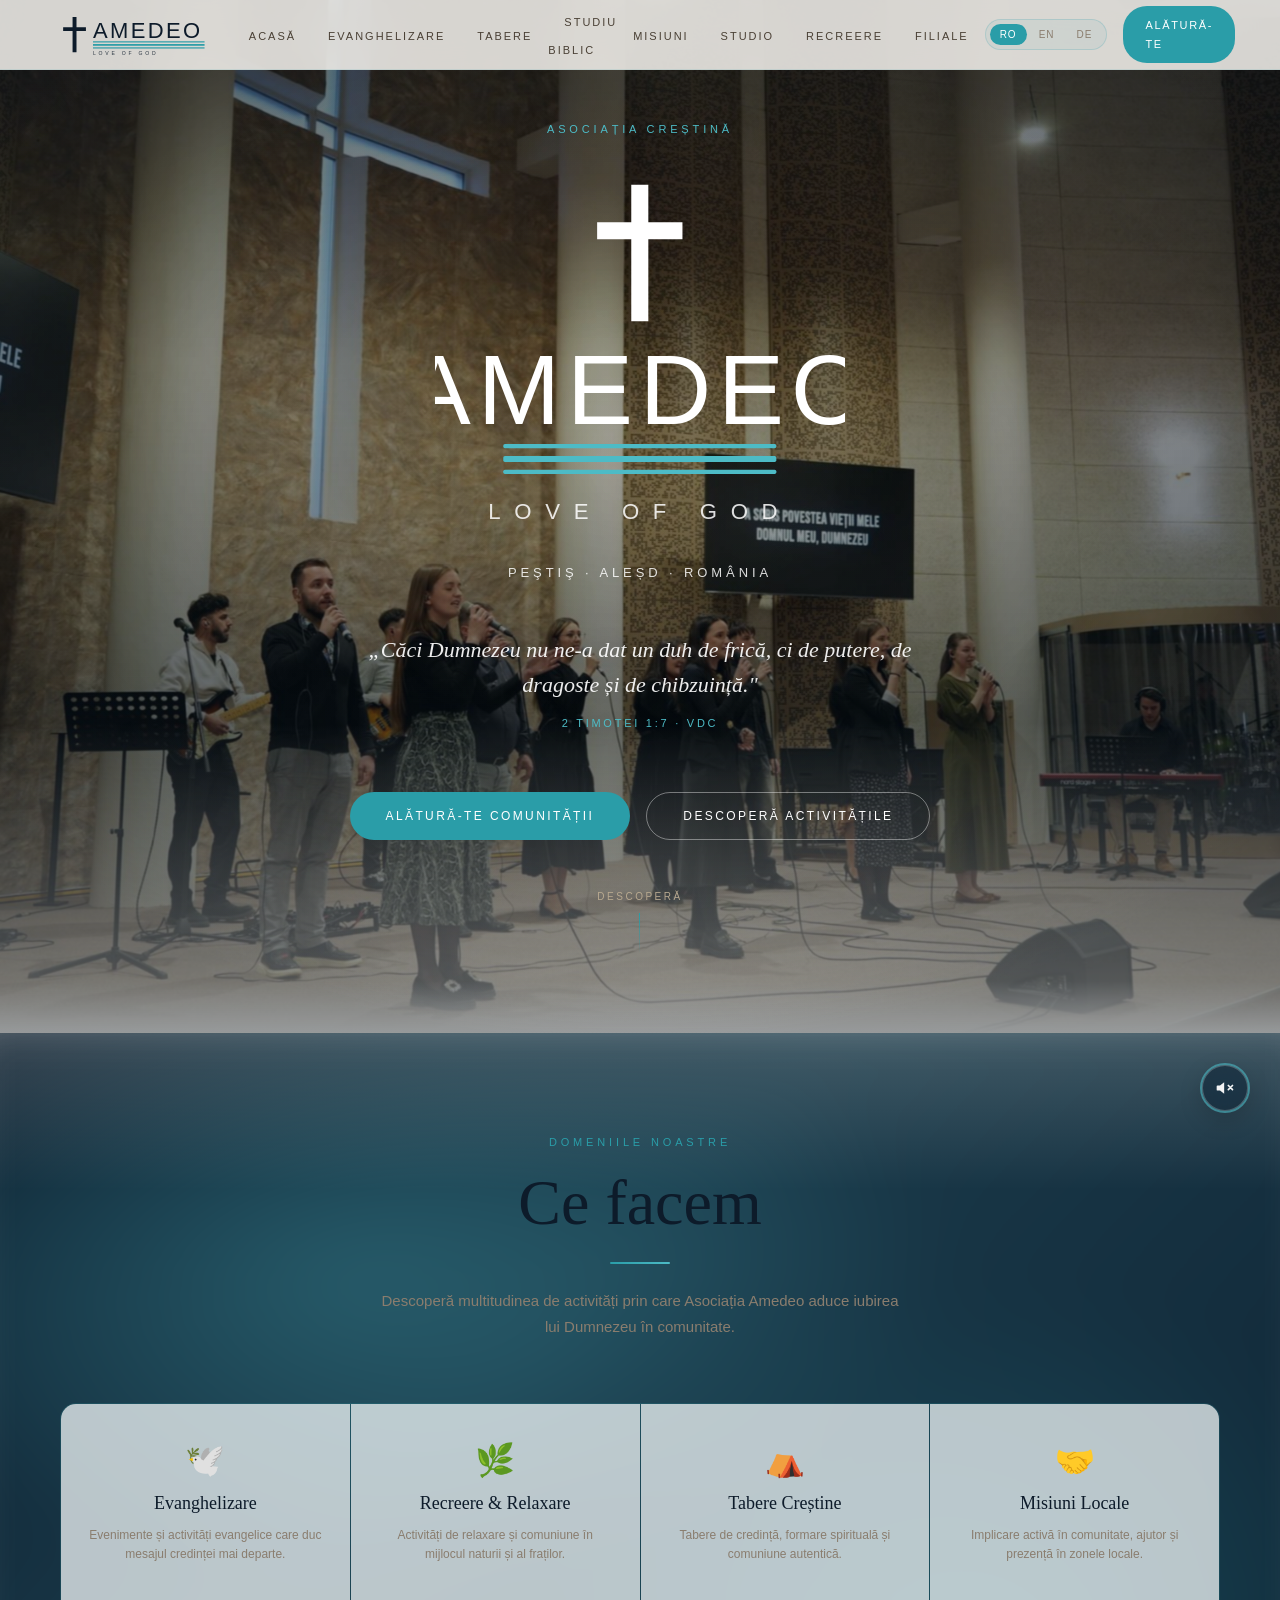
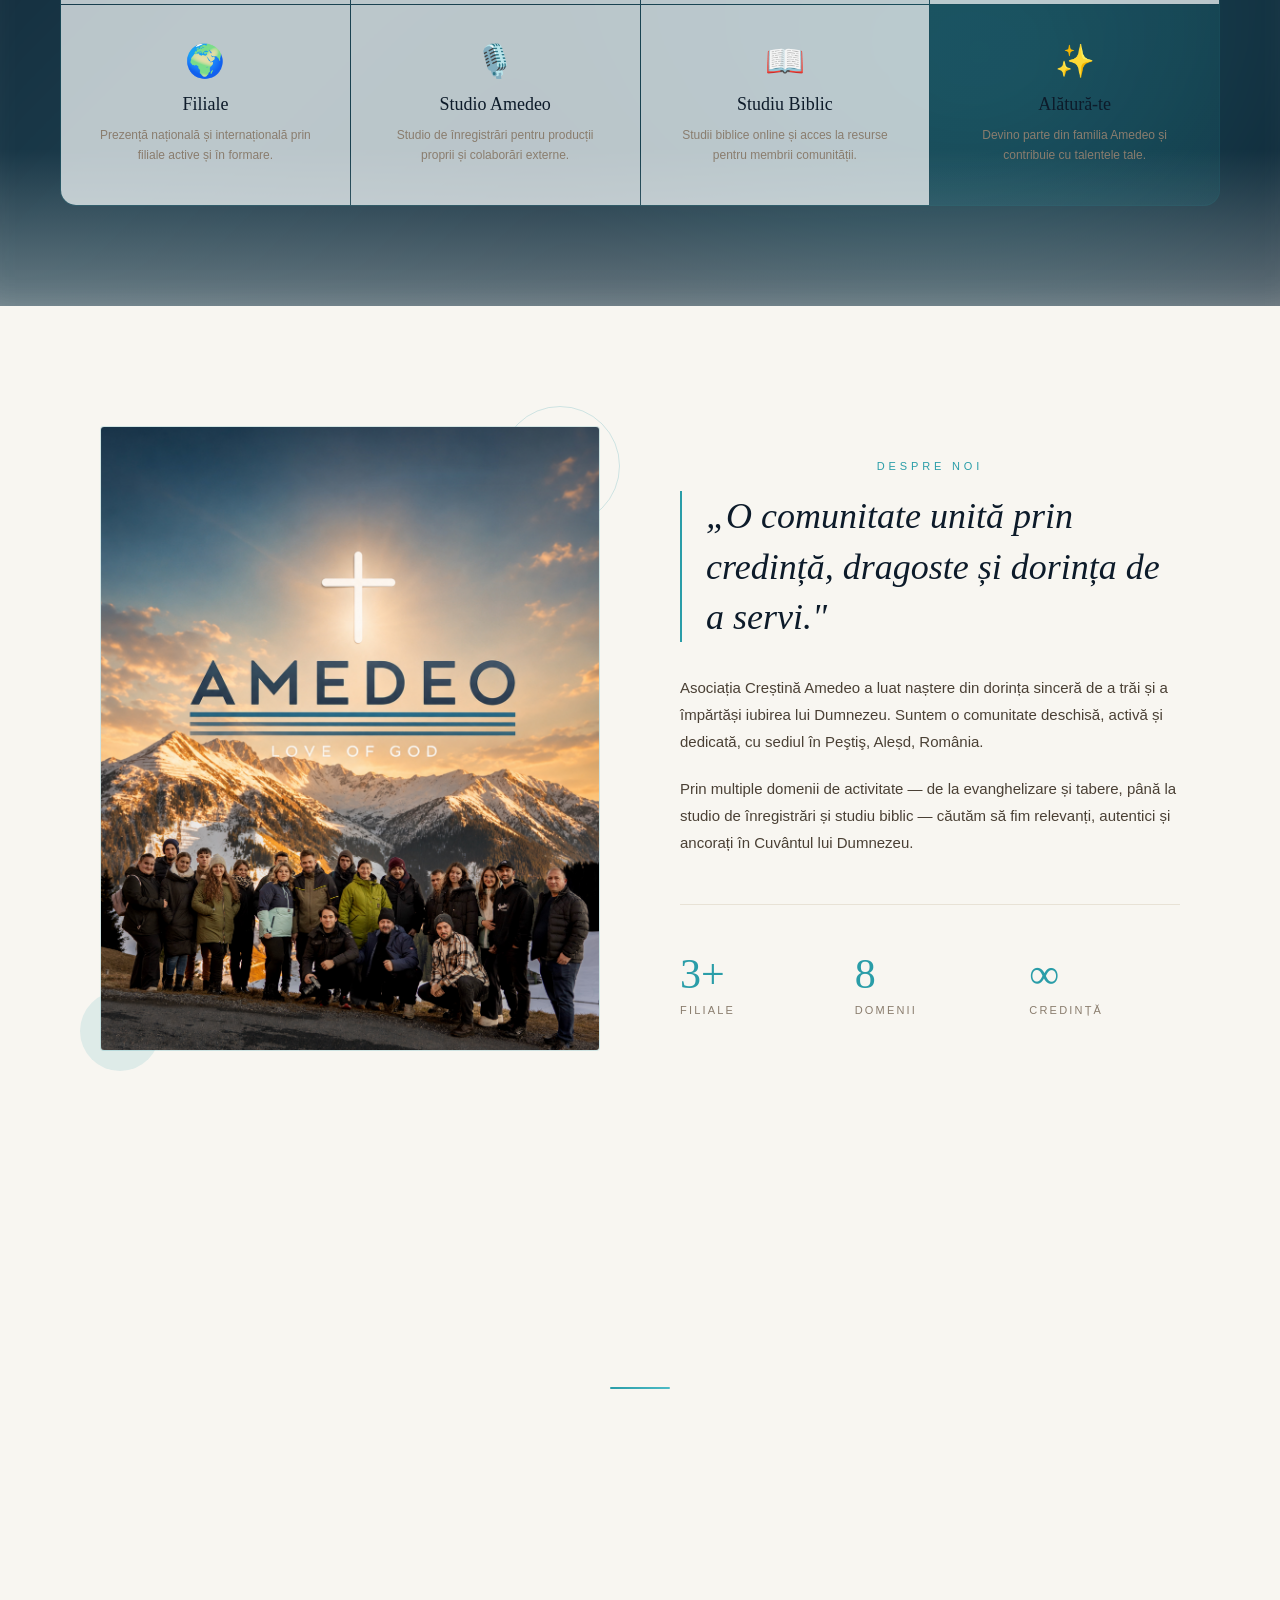
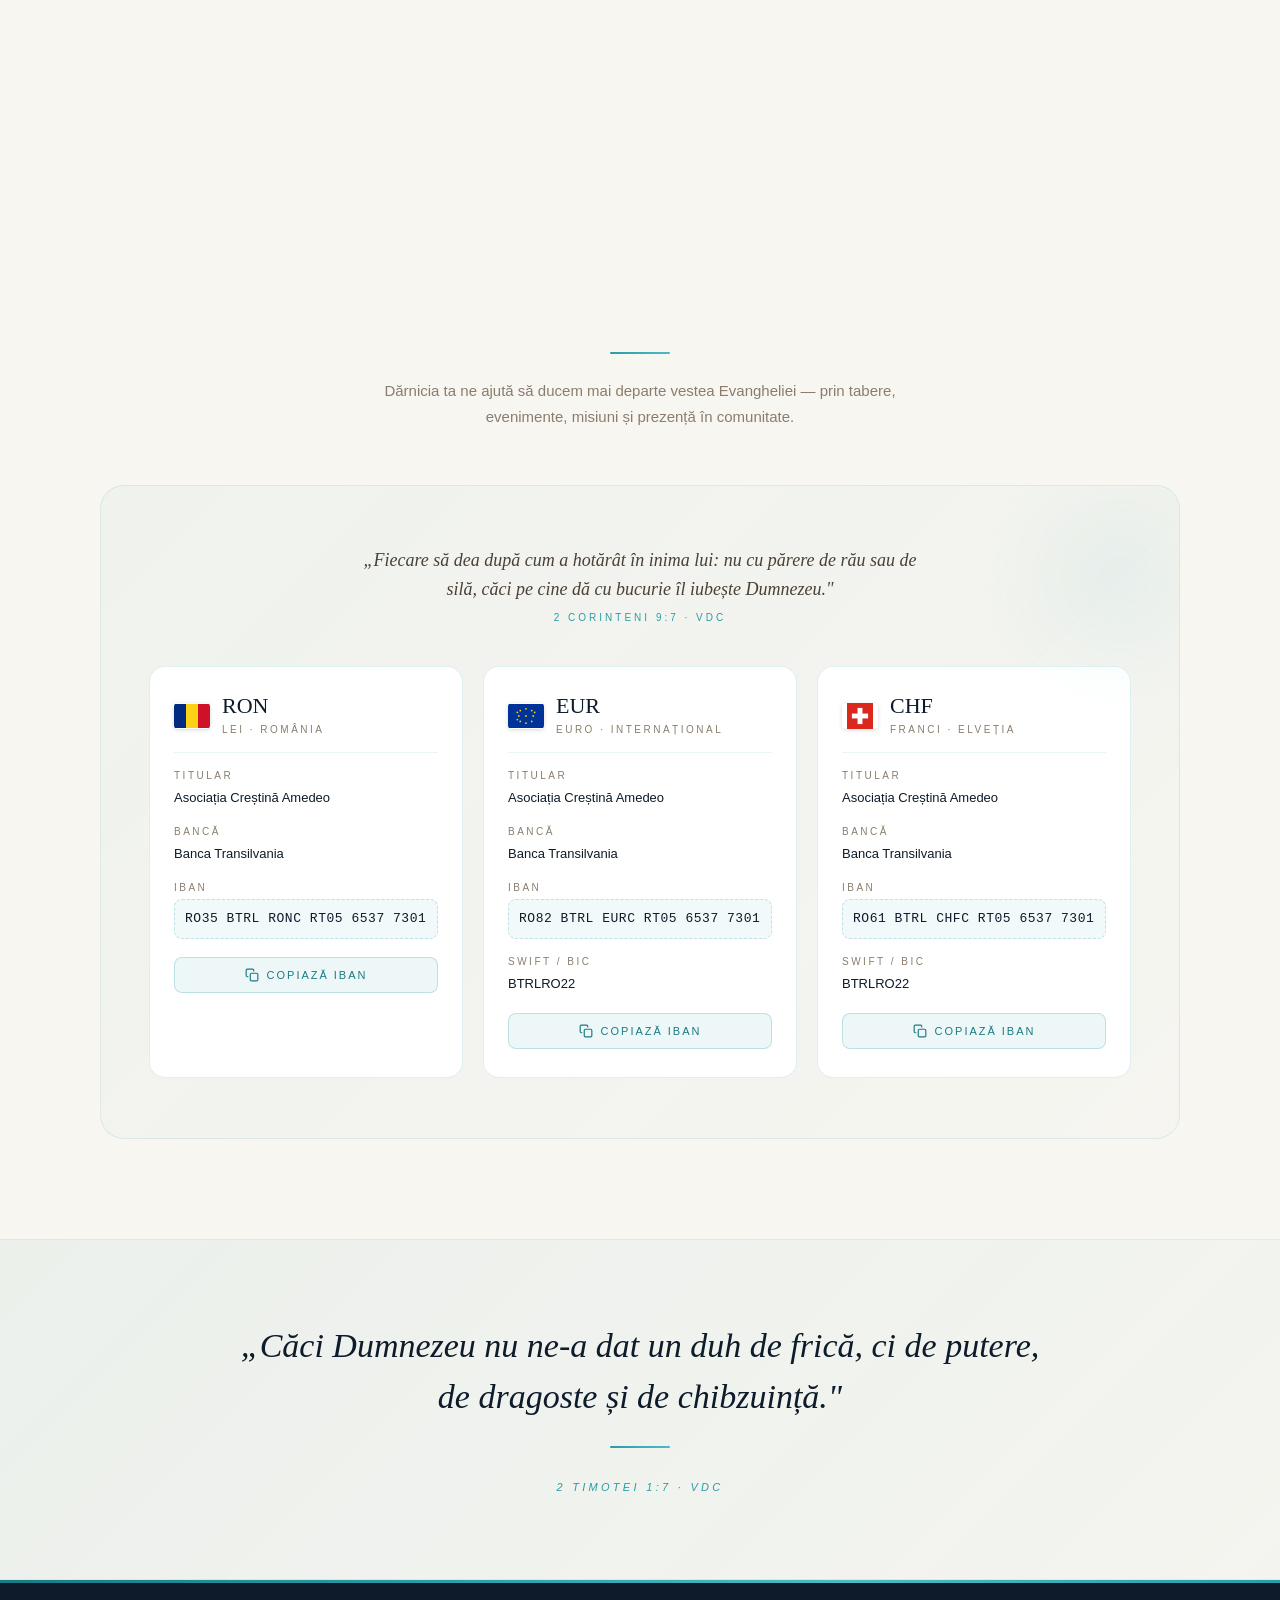
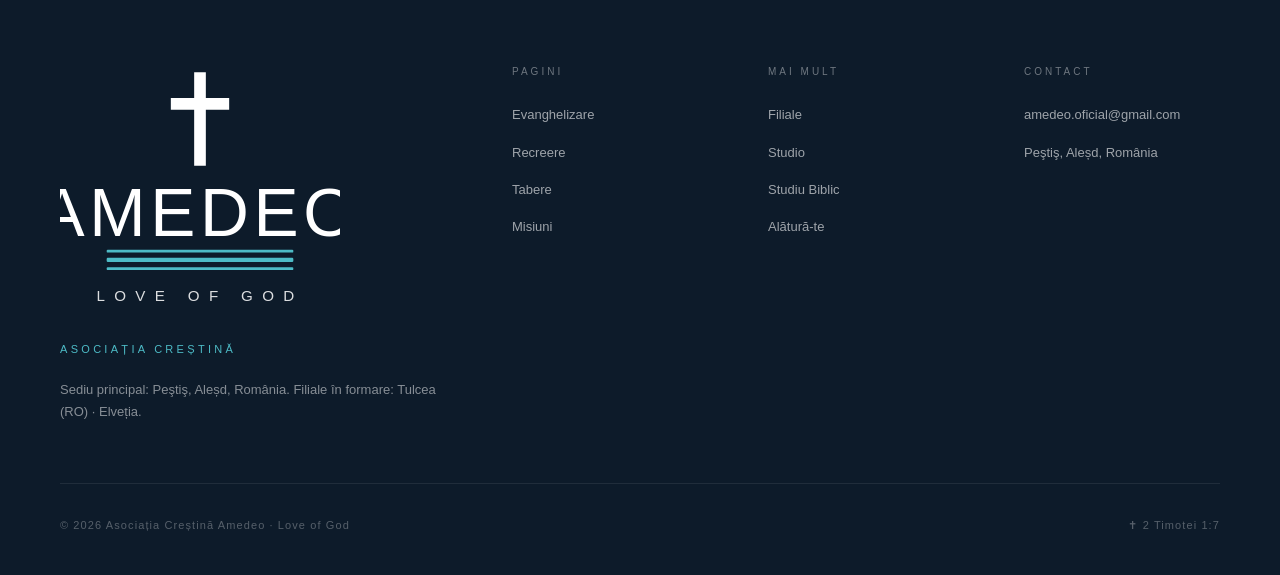
==== commit e0f2b680: "Add files via upload" ====
--- a/index.html
+++ b/index.html
@@ -246,7 +246,7 @@
     <!-- Background video. Starts muted (browser autoplay requirement); volume fades in
          based on scroll position once user has interacted. -->
     <div class="domains-video-bg">
-      <video id="domains-video" autoplay muted loop playsinline preload="auto" poster="">
+      <video id="domains-video" autoplay muted loop playsinline preload="metadata" poster="">
         <source src="assets/domains-bg.mp4" type="video/mp4">
       </video>
     </div>
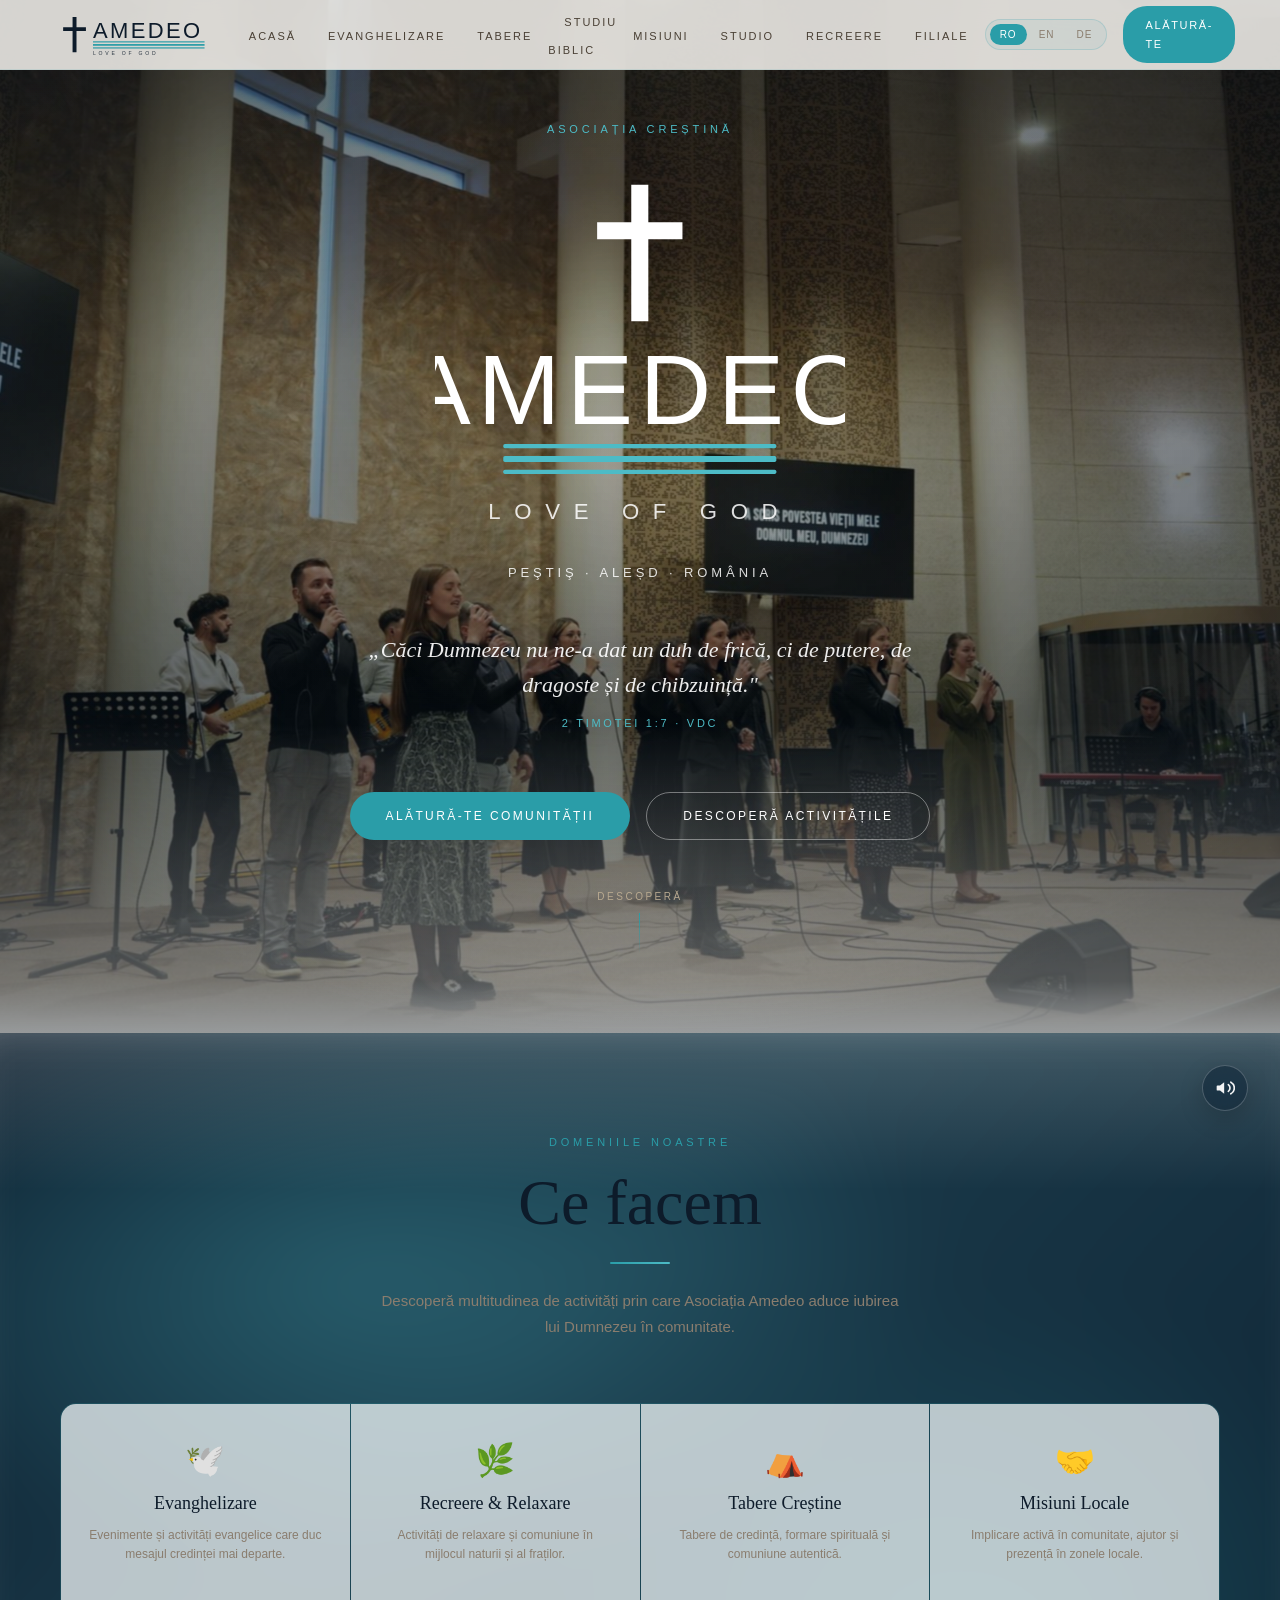
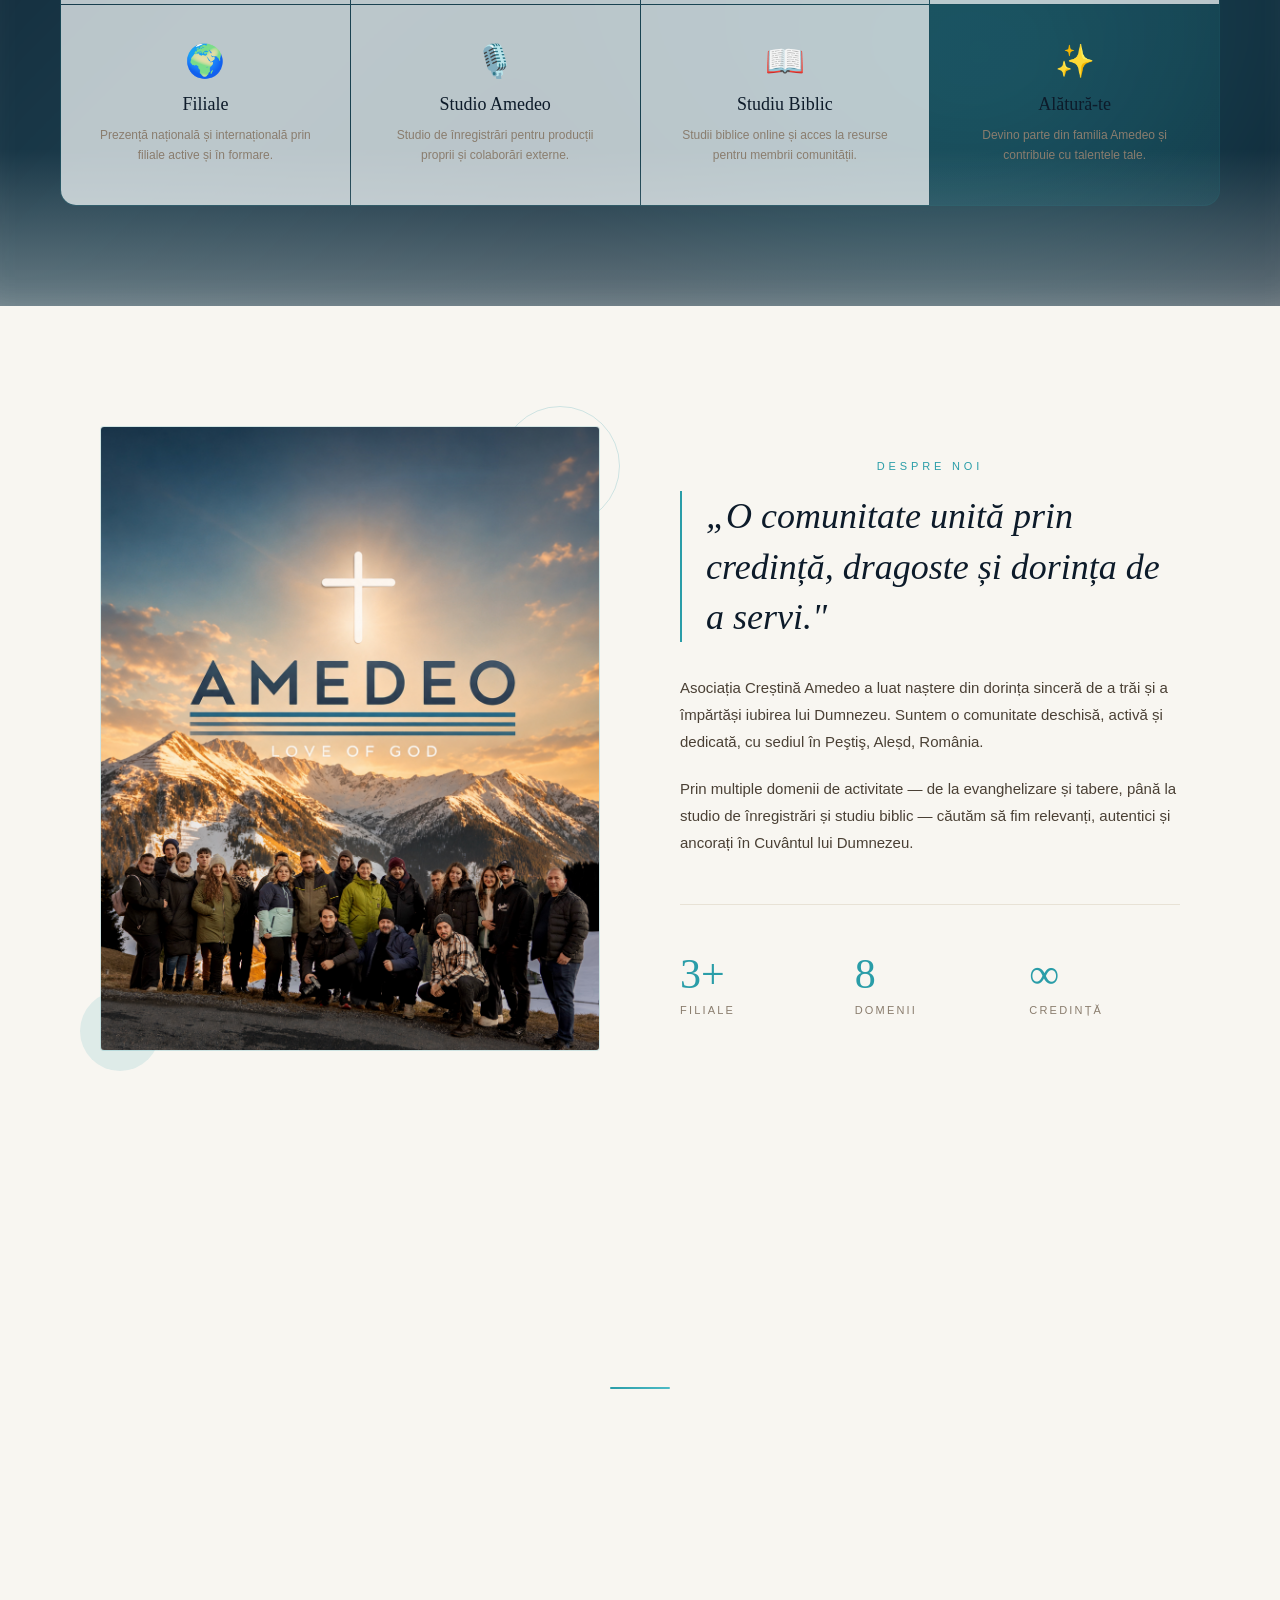
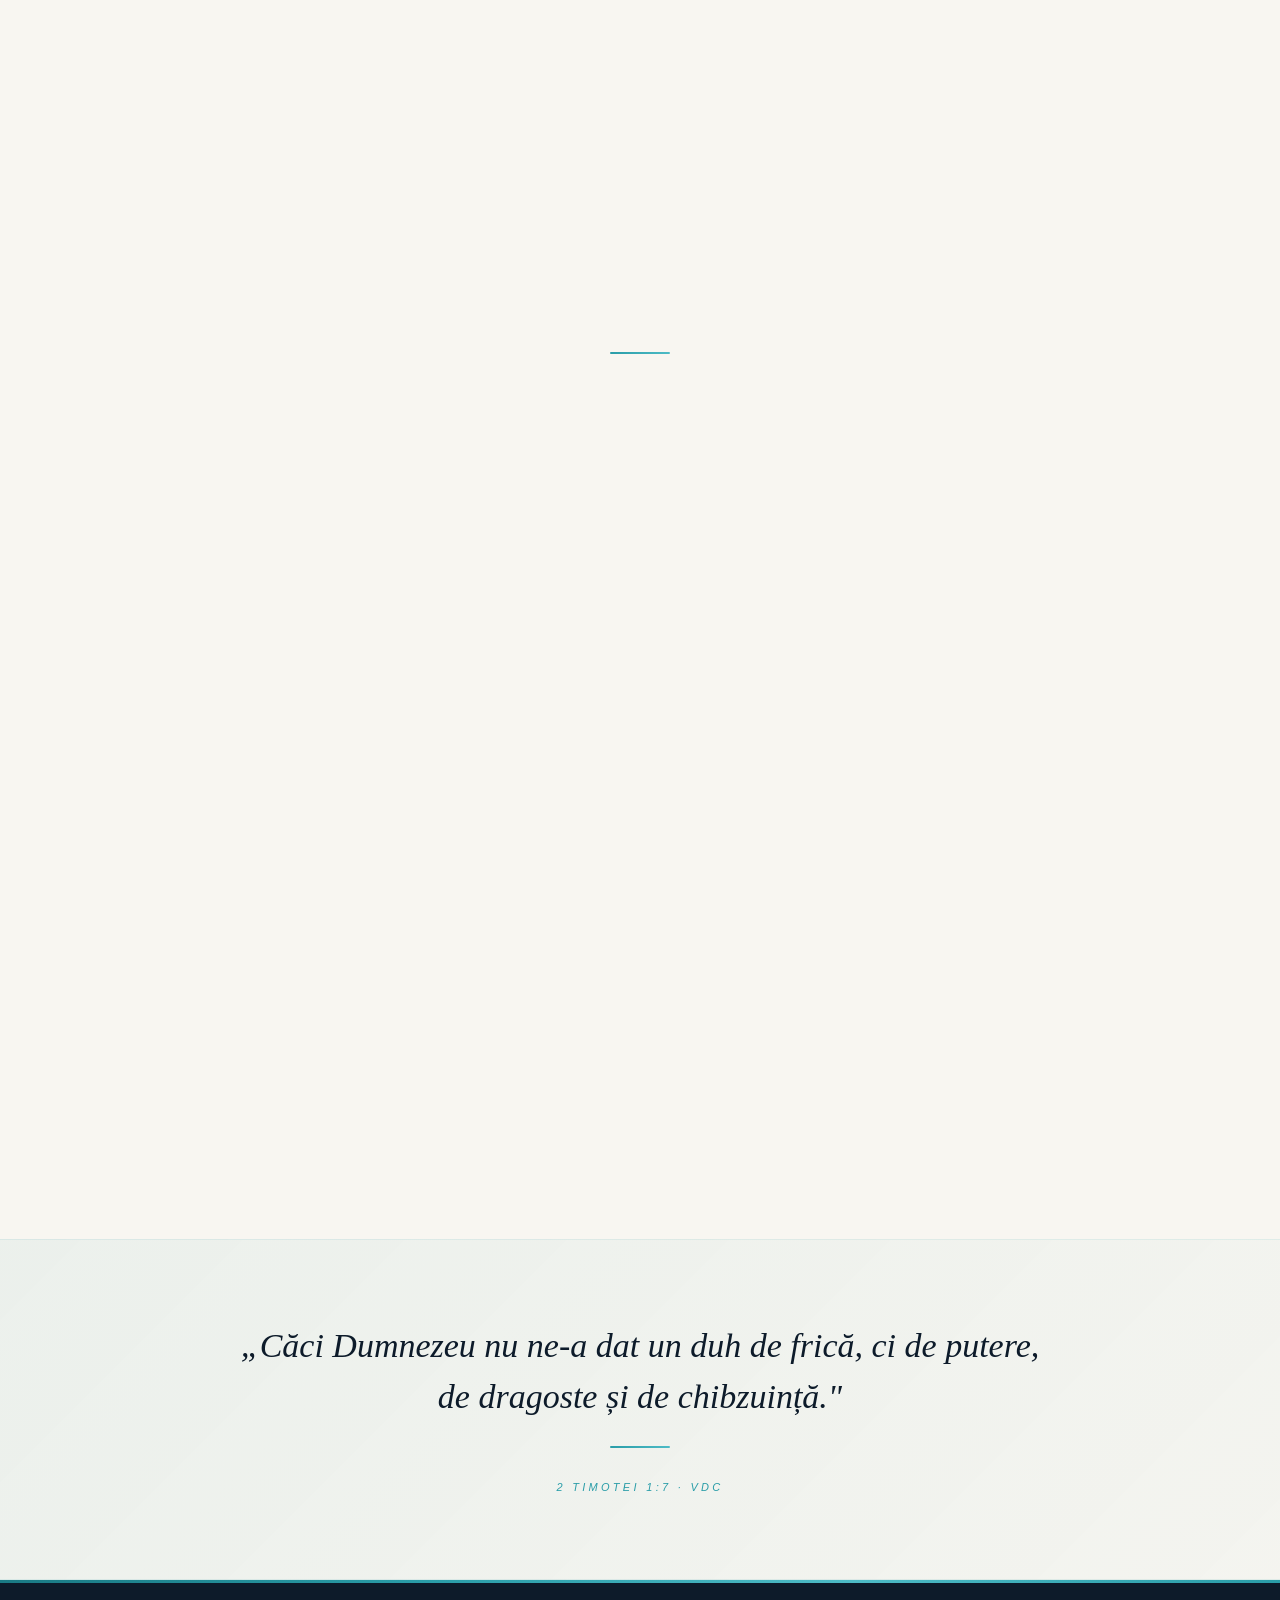
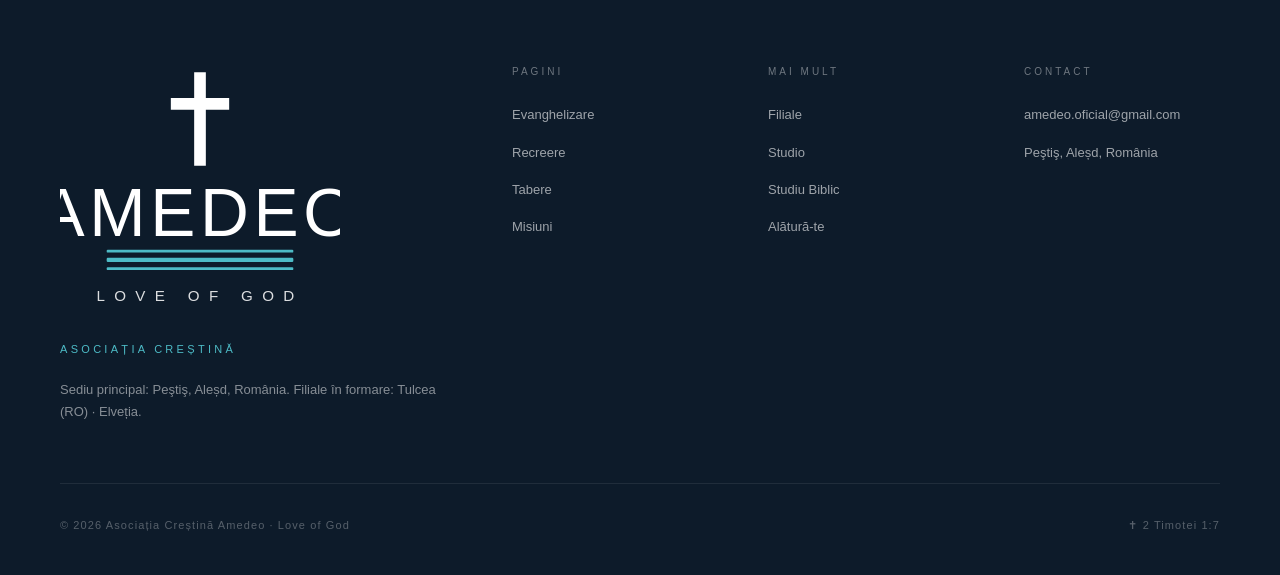
==== commit 0ed2c138: "Add files via upload" ====
--- a/index.html
+++ b/index.html
@@ -243,8 +243,14 @@
   <!-- Domains preview -->
   <div id="domains-anchor"></div>
   <section class="domains-section">
-    <!-- Background video. Starts muted (browser autoplay requirement); volume fades in
-         based on scroll position once user has interacted. -->
+    <!-- Background video.
+         IMPORTANT: atributul `muted` este OBLIGATORIU pentru ca browser-ul să
+         pornească autoplay-ul (Chrome/Safari/Firefox blochează autoplay cu sunet
+         înainte de orice interacțiune — e regula universală anti-spam).
+         JS-ul (tryAutoEnableVideoAudio) face video.muted = false la prima
+         interacțiune (scroll/click/touch) — deci la primul scroll pe pagină
+         sunetul apare automat. Atributul `muted` din HTML reprezintă DOAR
+         starea inițială (până la prima interacțiune), NU starea finală. -->
     <div class="domains-video-bg">
       <video id="domains-video" autoplay muted loop playsinline preload="metadata" poster="">
         <source src="assets/domains-bg.mp4" type="video/mp4">
@@ -272,7 +278,7 @@
       <div class="domain-card reveal" onclick="showPage('evanghelizare')">
         <span class="domain-icon">🕊️</span>
         <div class="domain-name" data-i18n="dom.ev.name">Evanghelizare</div>
-        <div class="domain-desc" data-i18n="dom.ev.desc">Evenimente și activități evangelice care duc mesajul credinței mai departe.</div>
+        <div class="domain-desc" data-i18n="dom.ev.desc">Evenimente și activități evanghelice care duc mesajul credinței mai departe.</div>
       </div>
       <div class="domain-card reveal" onclick="showPage('recreere')">
         <span class="domain-icon">🌿</span>
@@ -529,9 +535,9 @@
   </section>
 
   <div class="verse-banner reveal">
-    <blockquote data-i18n="home.verse.text">„Căci Dumnezeu nu ne-a dat un duh de frică, ci de putere, de dragoste și de chibzuință."</blockquote>
+    <blockquote data-i18n="home.verse.text">„Şi voi n-aţi primit un duh de robie, ca să mai aveţi frică, ci aţi primit un duh† de înfiere, care ne face să strigăm: „Ava!”, adică „Tată!”"</blockquote>
     <div class="teal-divider"></div>
-    <cite data-i18n="home.verse.cite">2 Timotei 1:7 · VDC</cite>
+    <cite data-i18n="home.verse.cite">Romani 8:15 · VDC</cite>
   </div>
 
   <!-- Footer -->
@@ -552,7 +558,7 @@
             font-family="'Jost', sans-serif" font-size="13" letter-spacing="8" font-weight="300">LOVE OF GOD</text>
         </svg>
         <div class="footer-brand-tagline" data-i18n="footer.brand.name">Asociația Creștină</div>
-        <p class="footer-brand-text" data-i18n="footer.desc">Sediu principal: Peştiş, Aleșd, România.<br>Filiale în formare: Tulcea (RO) · Elveția.</p>
+        <p class="footer-brand-text" data-i18n="footer.desc">Sediu principal: Peştiş, Aleșd, România.<br>Filiale în dezvoltare: Elveția.</p>
       </div>
       <div>
         <div class="footer-col-title" data-i18n="footer.pages">Pagini</div>
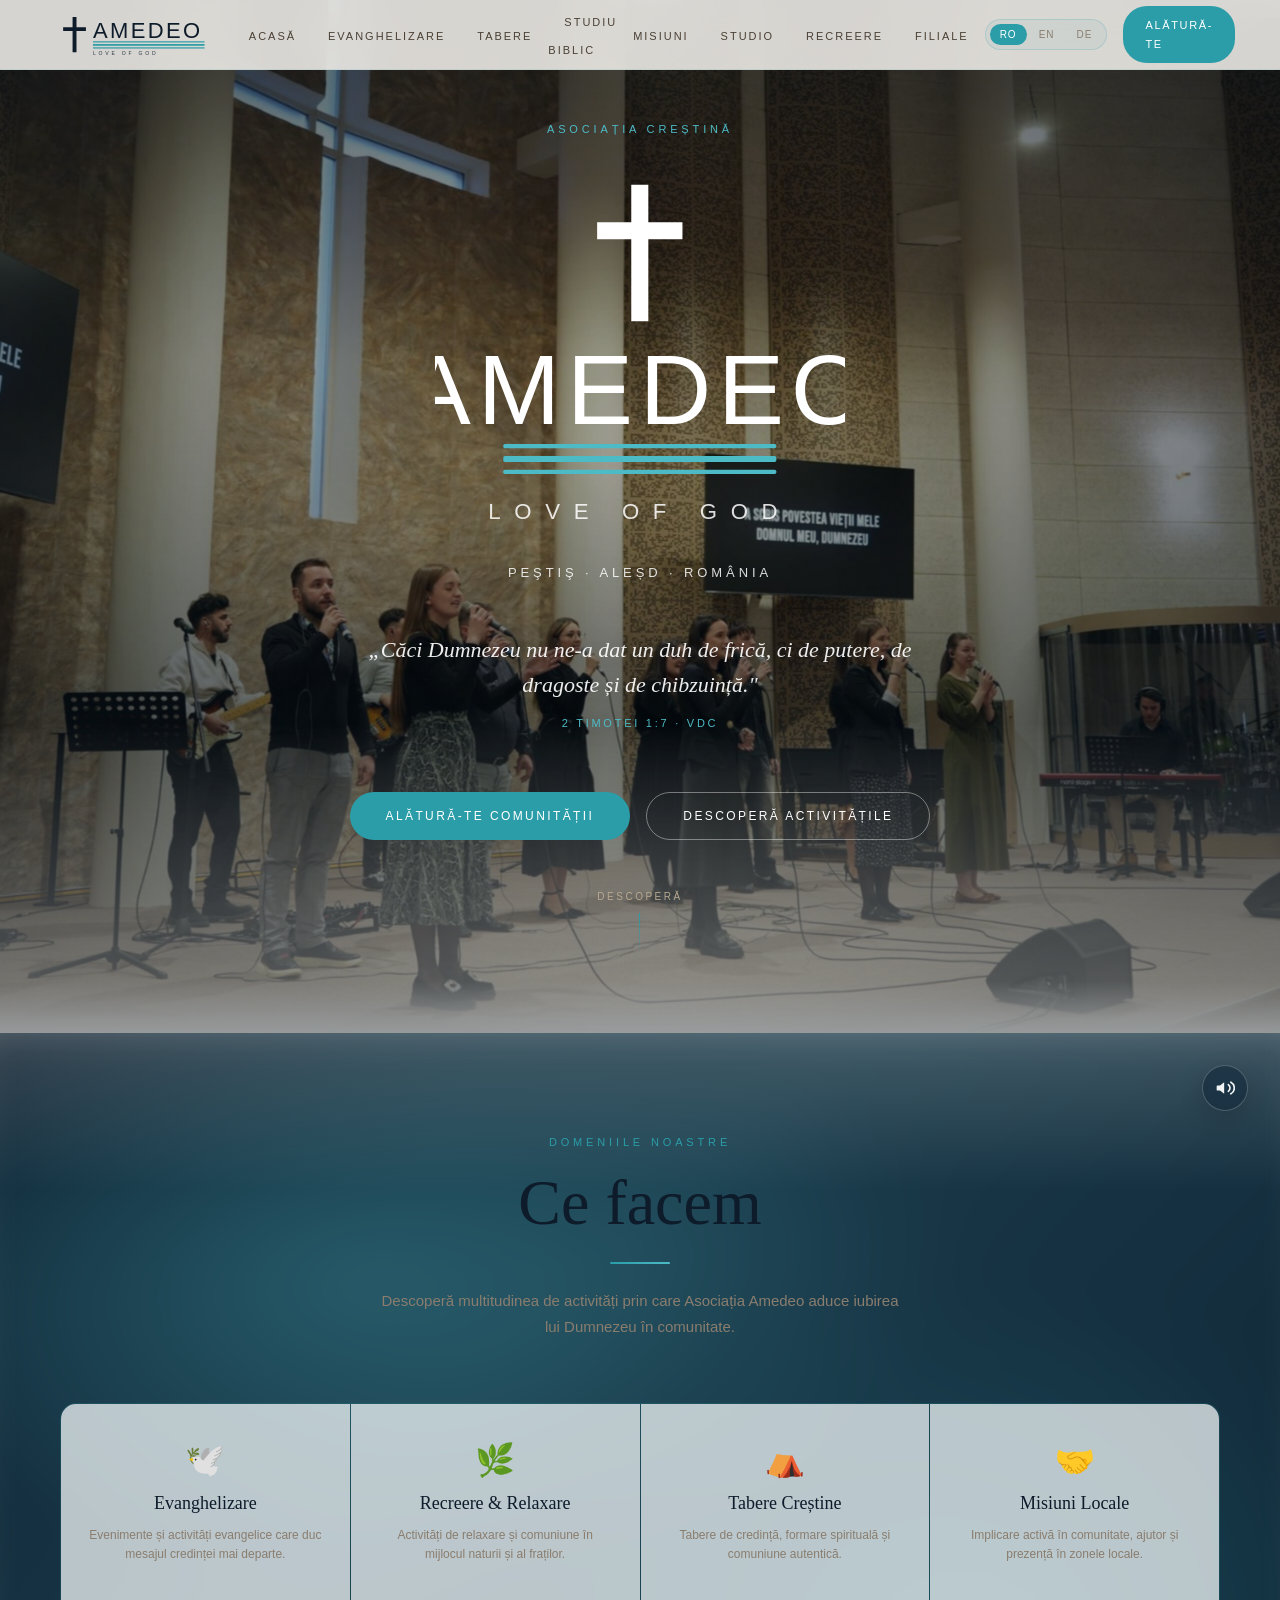
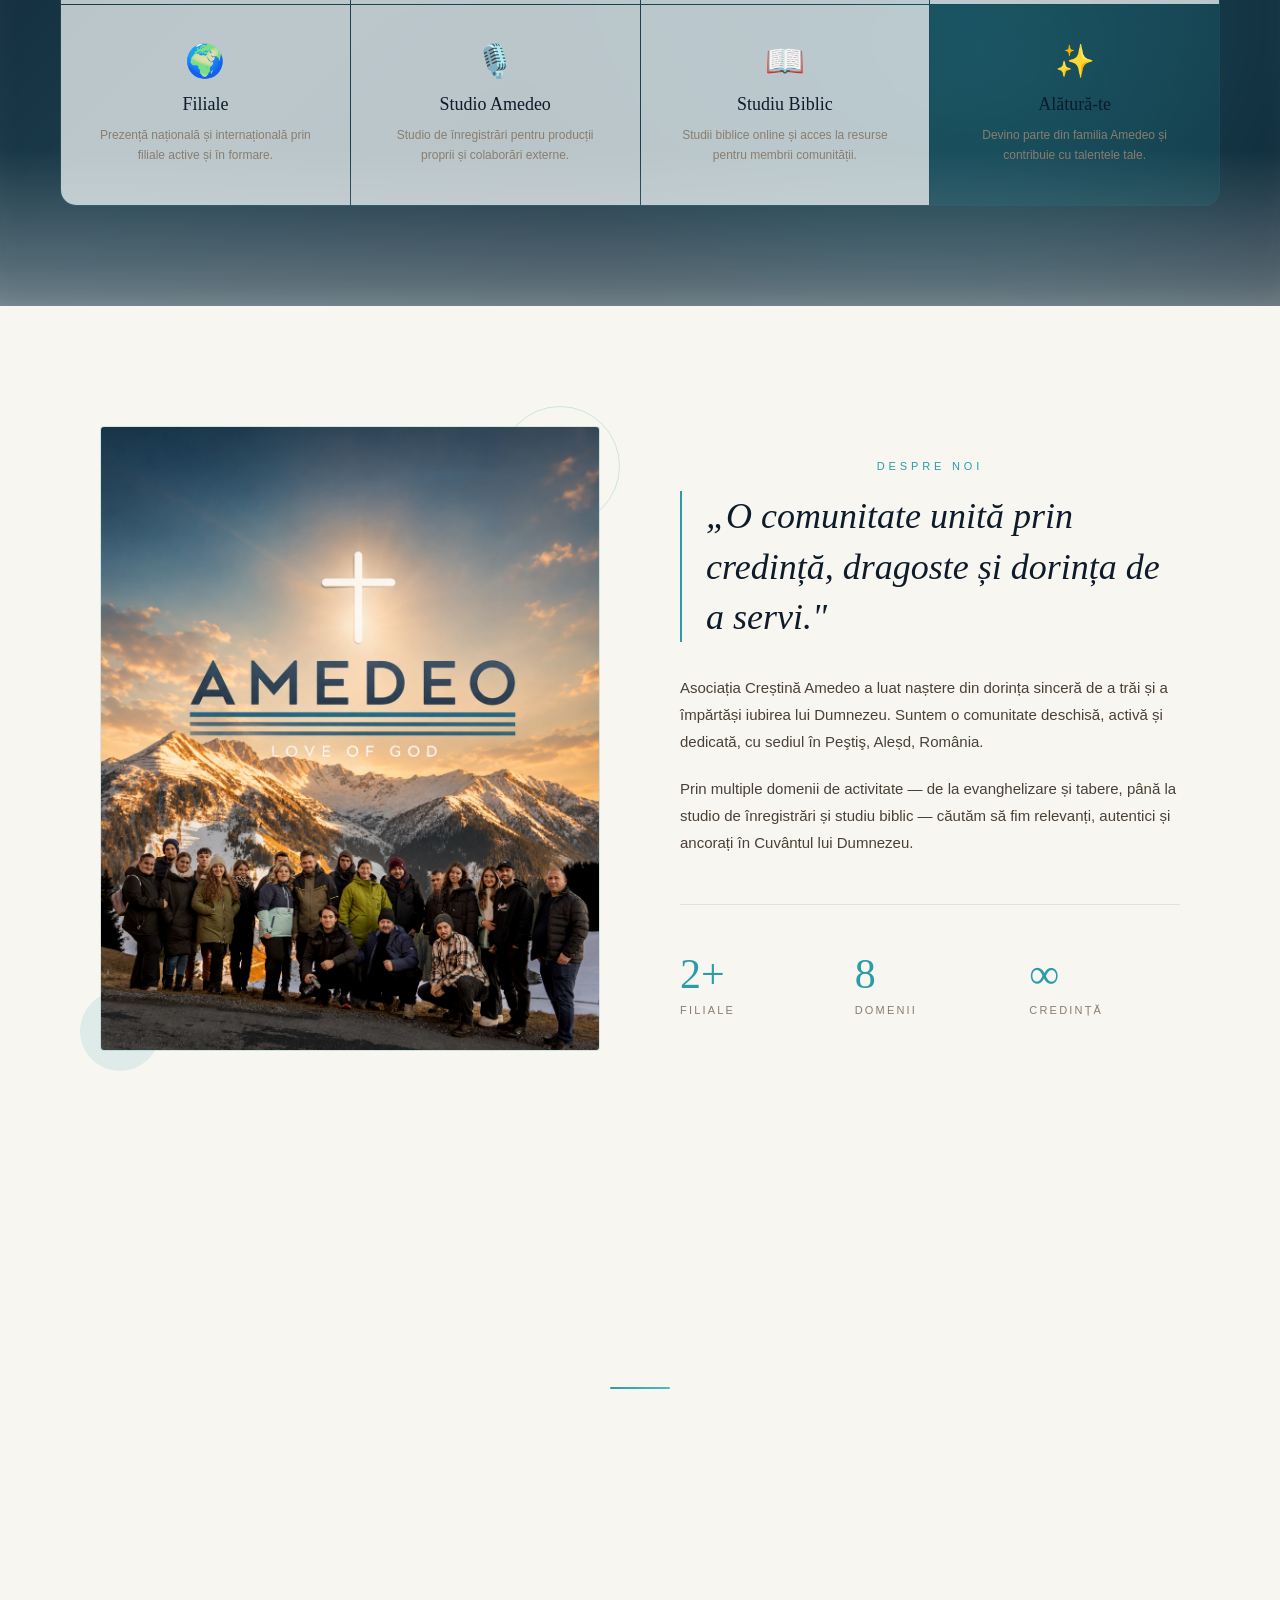
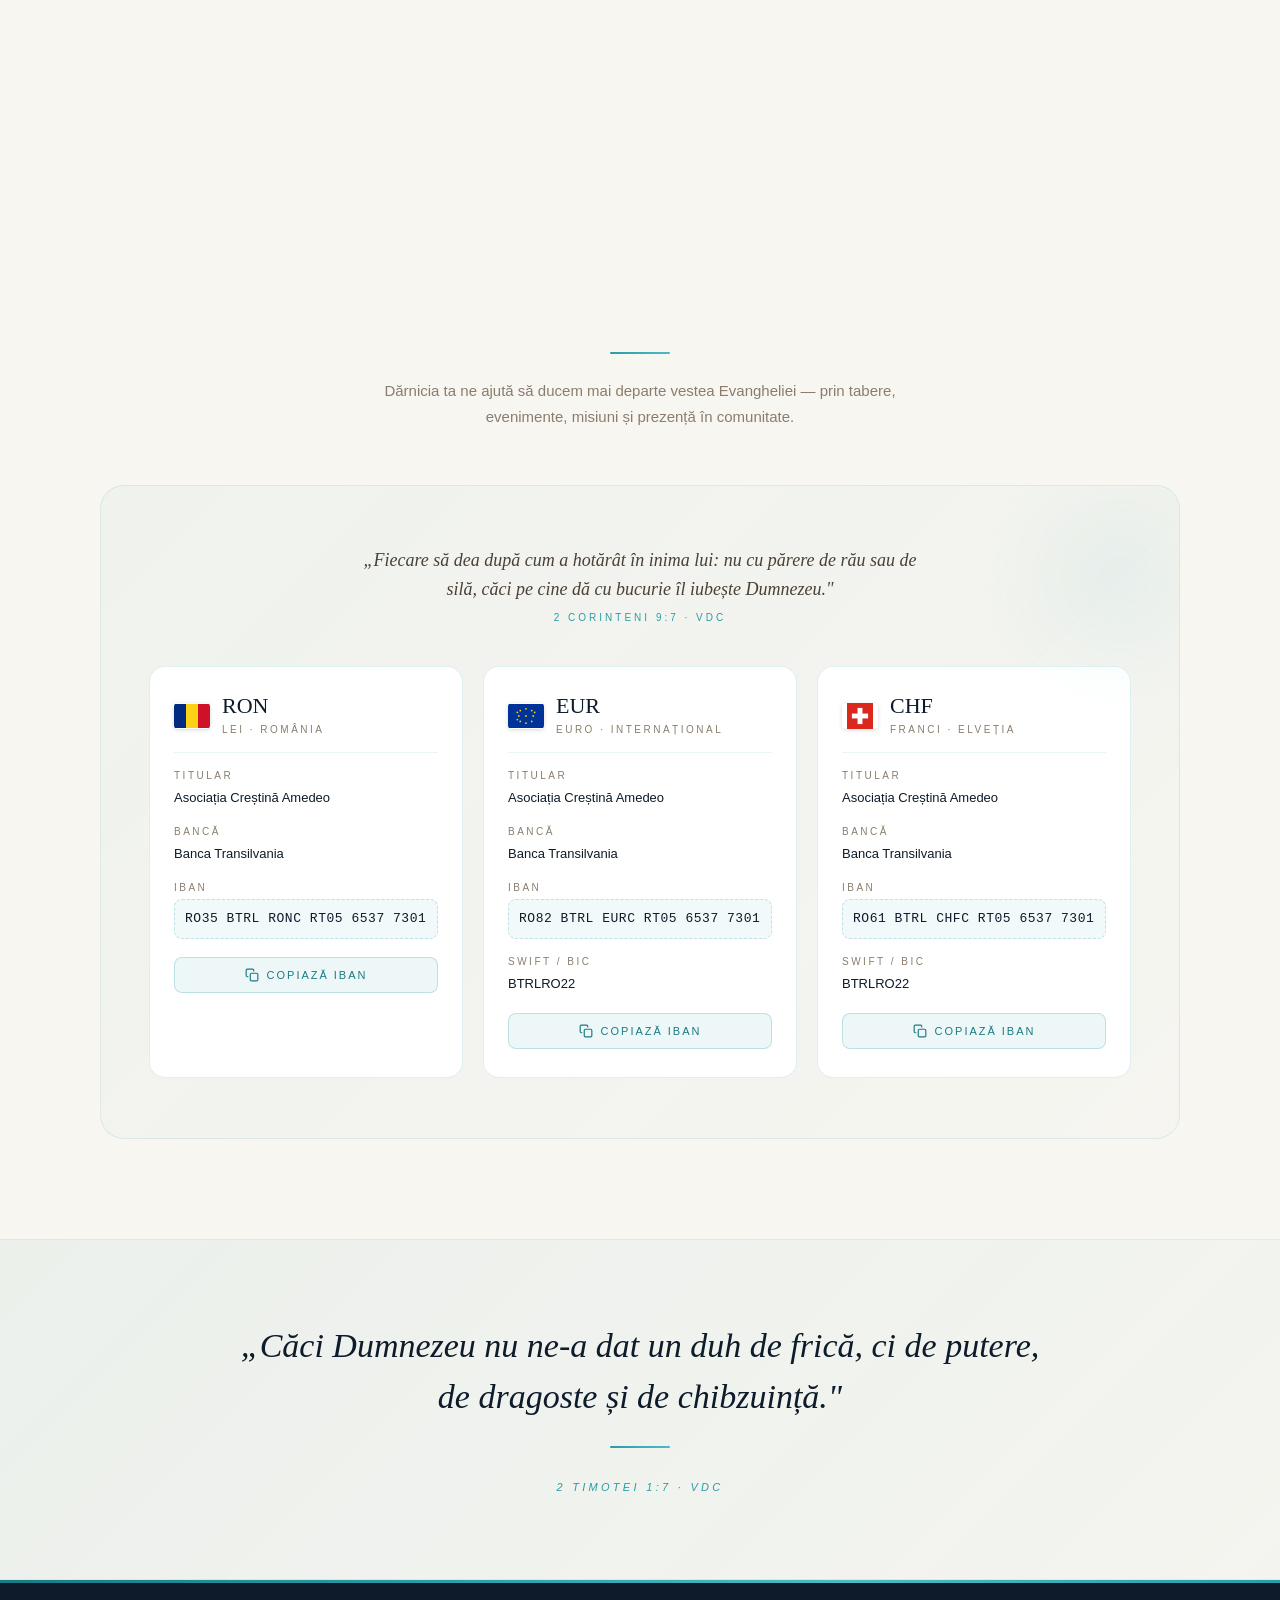
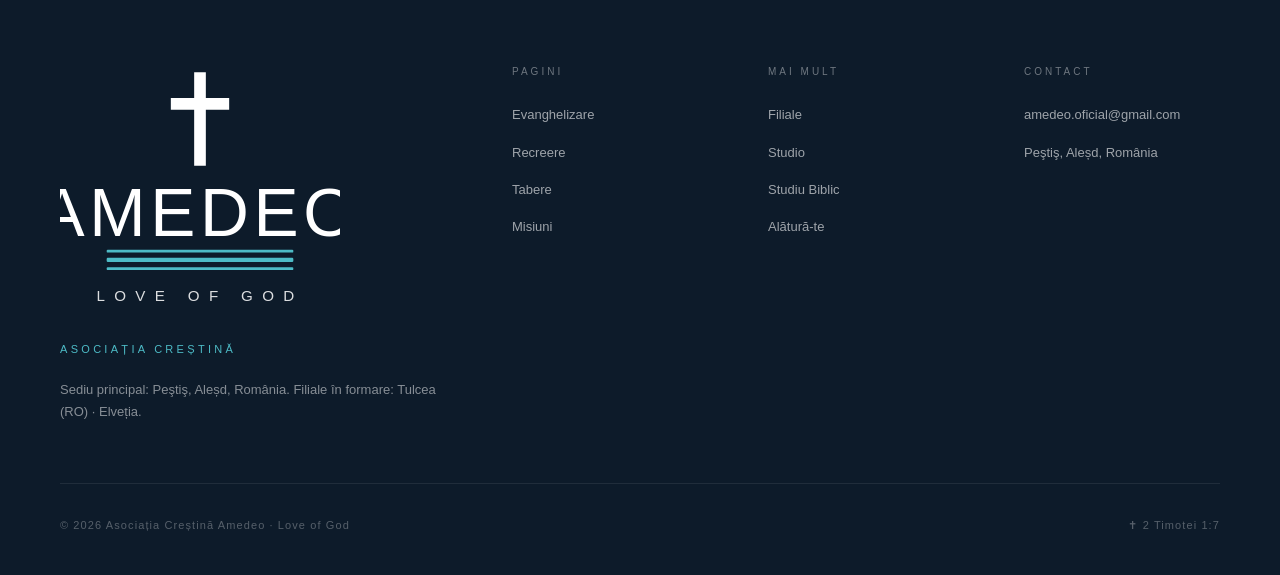
==== commit 85e50679: "Update index.html" ====
--- a/index.html
+++ b/index.html
@@ -336,7 +336,7 @@
       <p class="about-text" data-i18n="about.p2">Prin multiple domenii de activitate — de la evanghelizare și tabere, până la studio de înregistrări și studiu biblic — căutăm să fim relevanți, autentici și ancorați în Cuvântul lui Dumnezeu.</p>
       <div class="about-stats">
         <div>
-          <div class="stat-num">3+</div>
+          <div class="stat-num">2+</div>
           <div class="stat-label" data-i18n="about.stat1">Filiale</div>
         </div>
         <div>
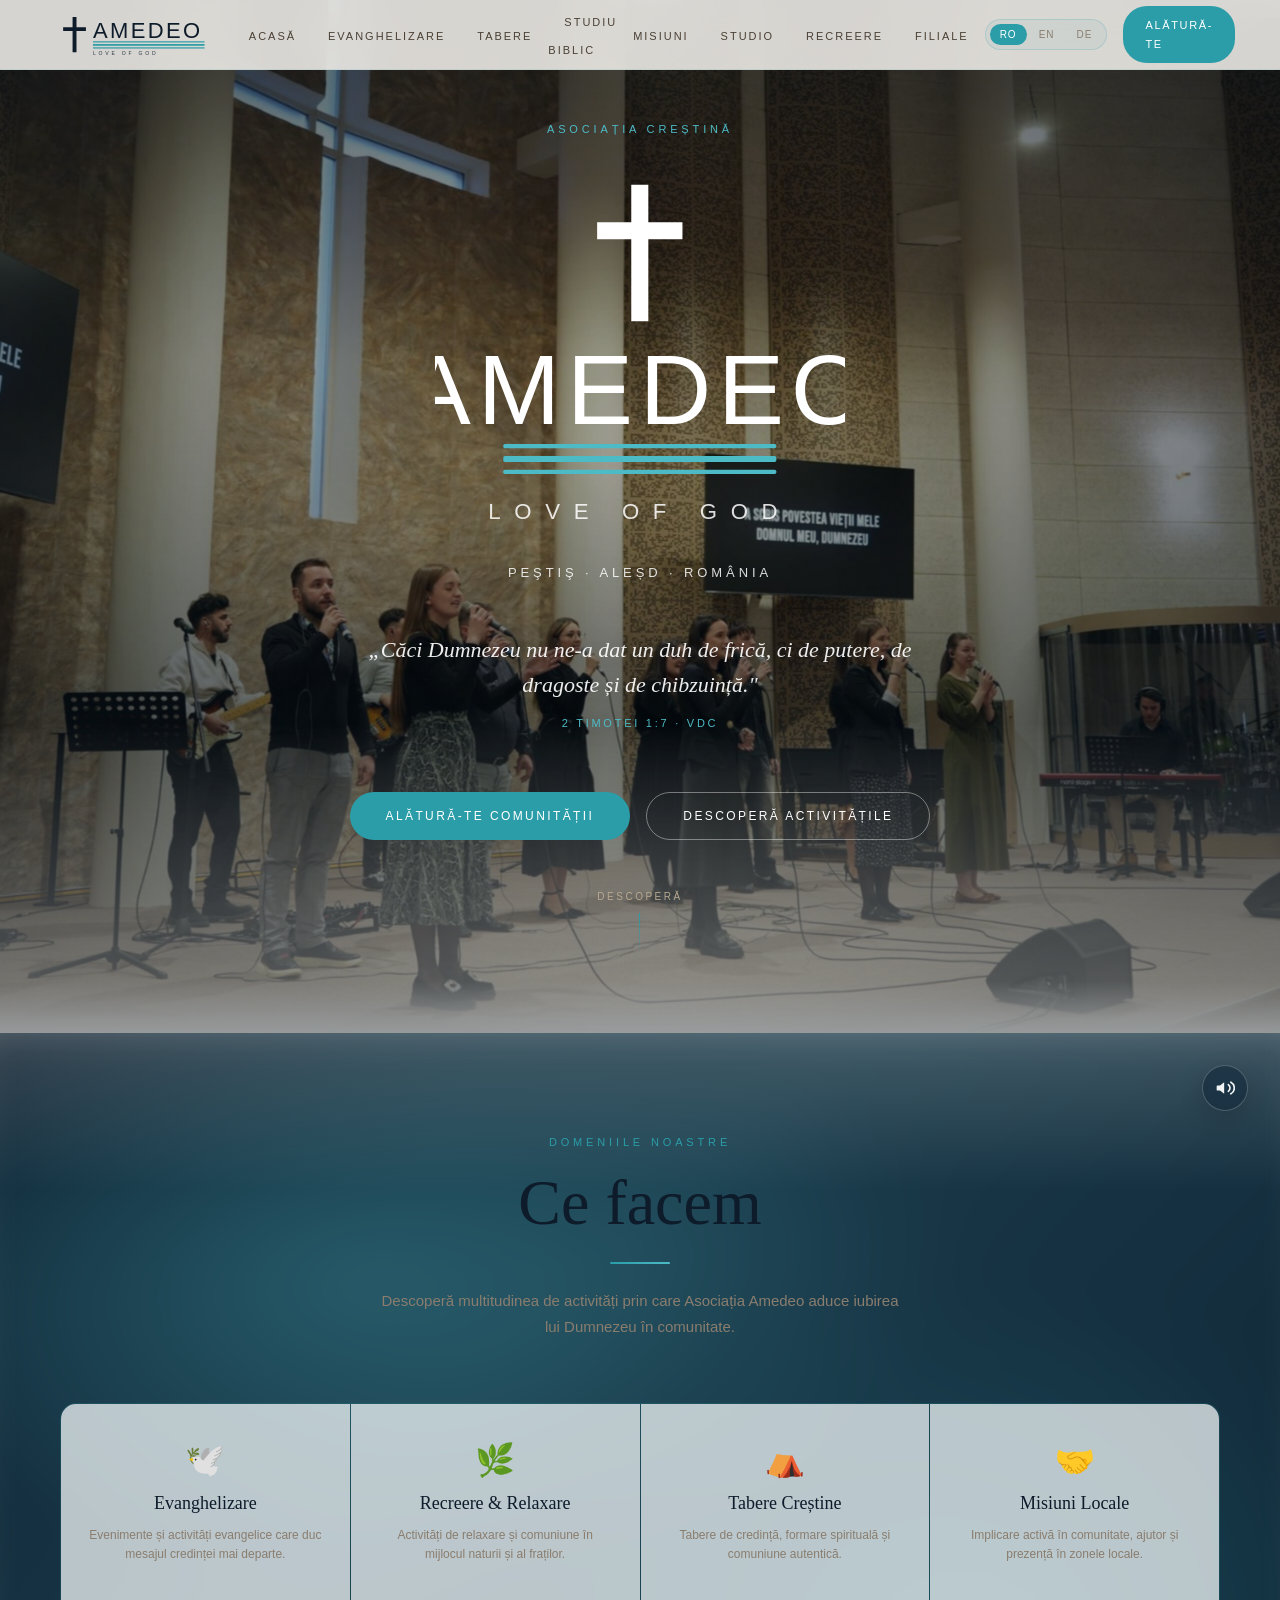
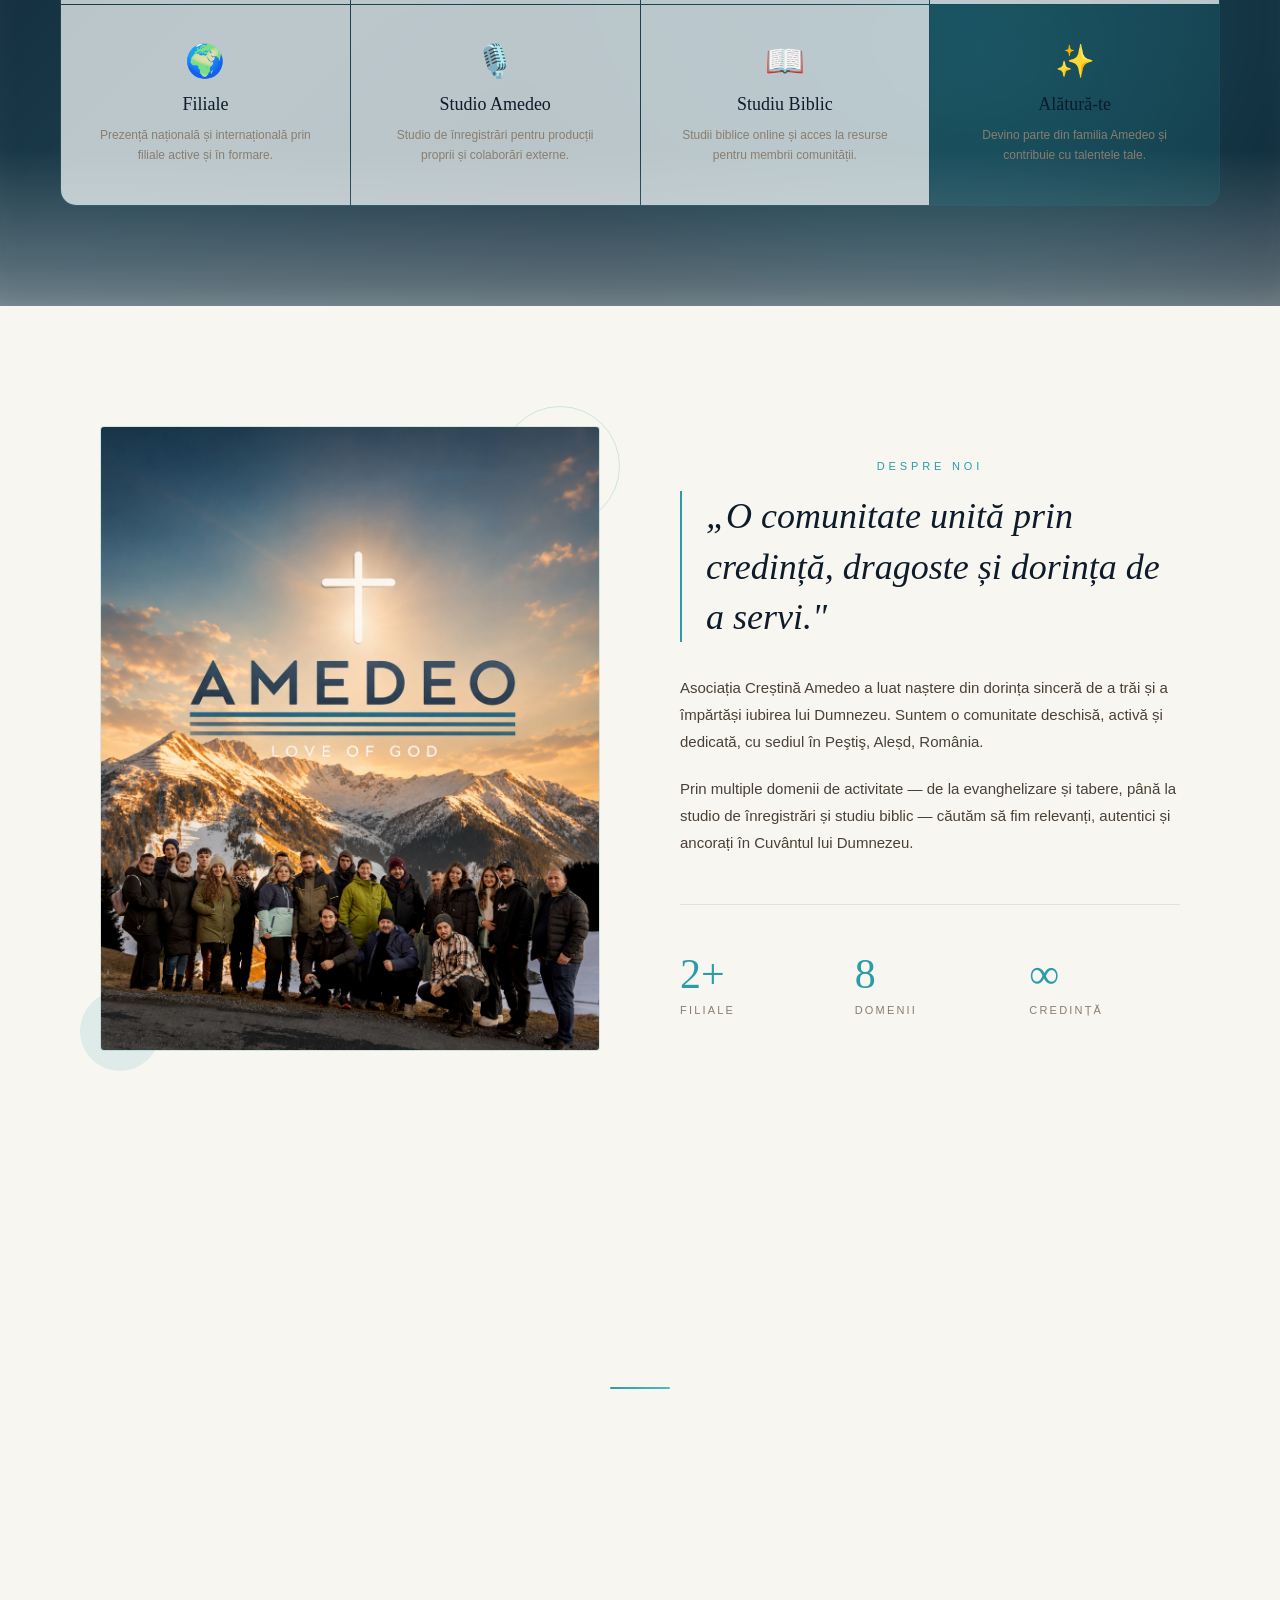
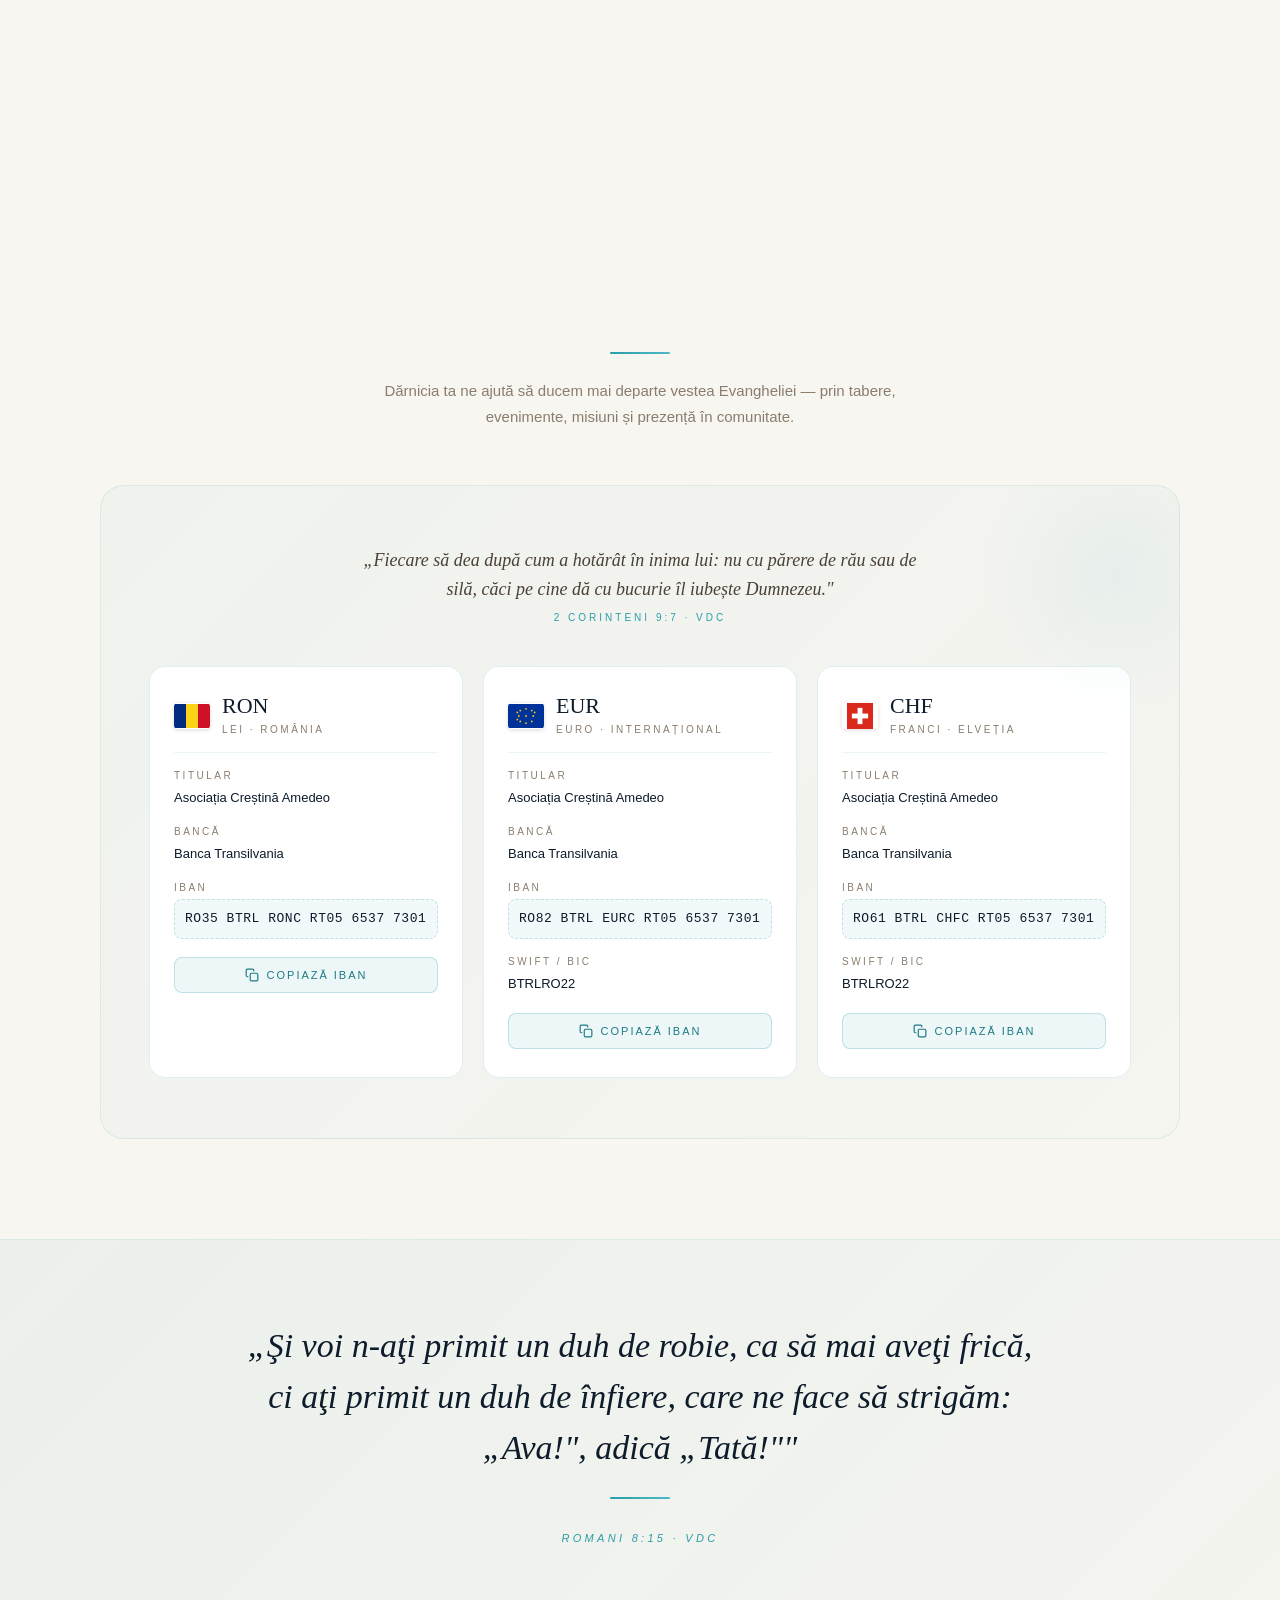
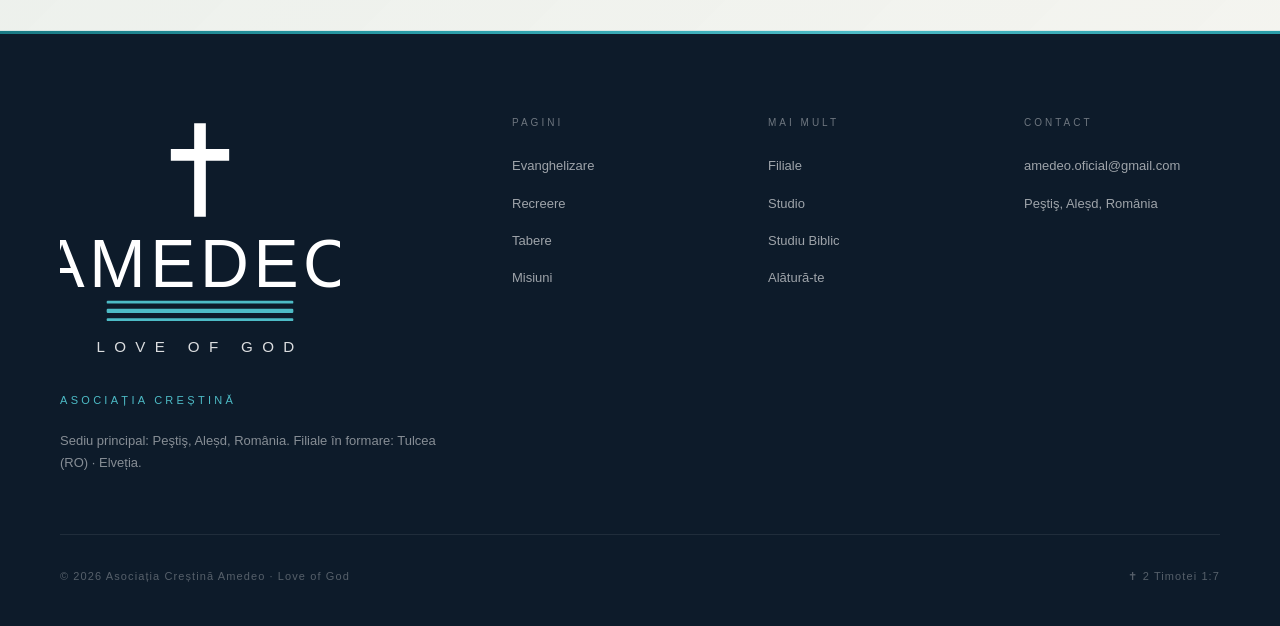
==== commit 2464e2ea: "Add files via upload" ====
--- a/index.html
+++ b/index.html
@@ -226,7 +226,7 @@
       </svg>
       <div class="hero-subtitle" data-i18n="home.subtitle">Peştiş · Aleșd · România</div>
       <p class="hero-verse">
-        <span data-i18n="home.verse.text">„Căci Dumnezeu nu ne-a dat un duh de frică, ci de putere, de dragoste și de chibzuință."</span>
+        <span data-i18n="home.verse.text">„Căci Dumnezeu nu ne-a dat un duh de frică, ci de putere, de dragoste şi de chibzuinţă."</span>
         <cite data-i18n="home.verse.cite">2 Timotei 1:7 · VDC</cite>
       </p>
       <div class="hero-cta-group">
@@ -535,9 +535,9 @@
   </section>
 
   <div class="verse-banner reveal">
-    <blockquote data-i18n="home.verse.text">„Şi voi n-aţi primit un duh de robie, ca să mai aveţi frică, ci aţi primit un duh† de înfiere, care ne face să strigăm: „Ava!”, adică „Tată!”"</blockquote>
+    <blockquote data-i18n="home.verse2.text">„Şi voi n-aţi primit un duh de robie, ca să mai aveţi frică, ci aţi primit un duh de înfiere, care ne face să strigăm: „Ava!", adică „Tată!""</blockquote>
     <div class="teal-divider"></div>
-    <cite data-i18n="home.verse.cite">Romani 8:15 · VDC</cite>
+    <cite data-i18n="home.verse2.cite">Romani 8:15 · VDC</cite>
   </div>
 
   <!-- Footer -->
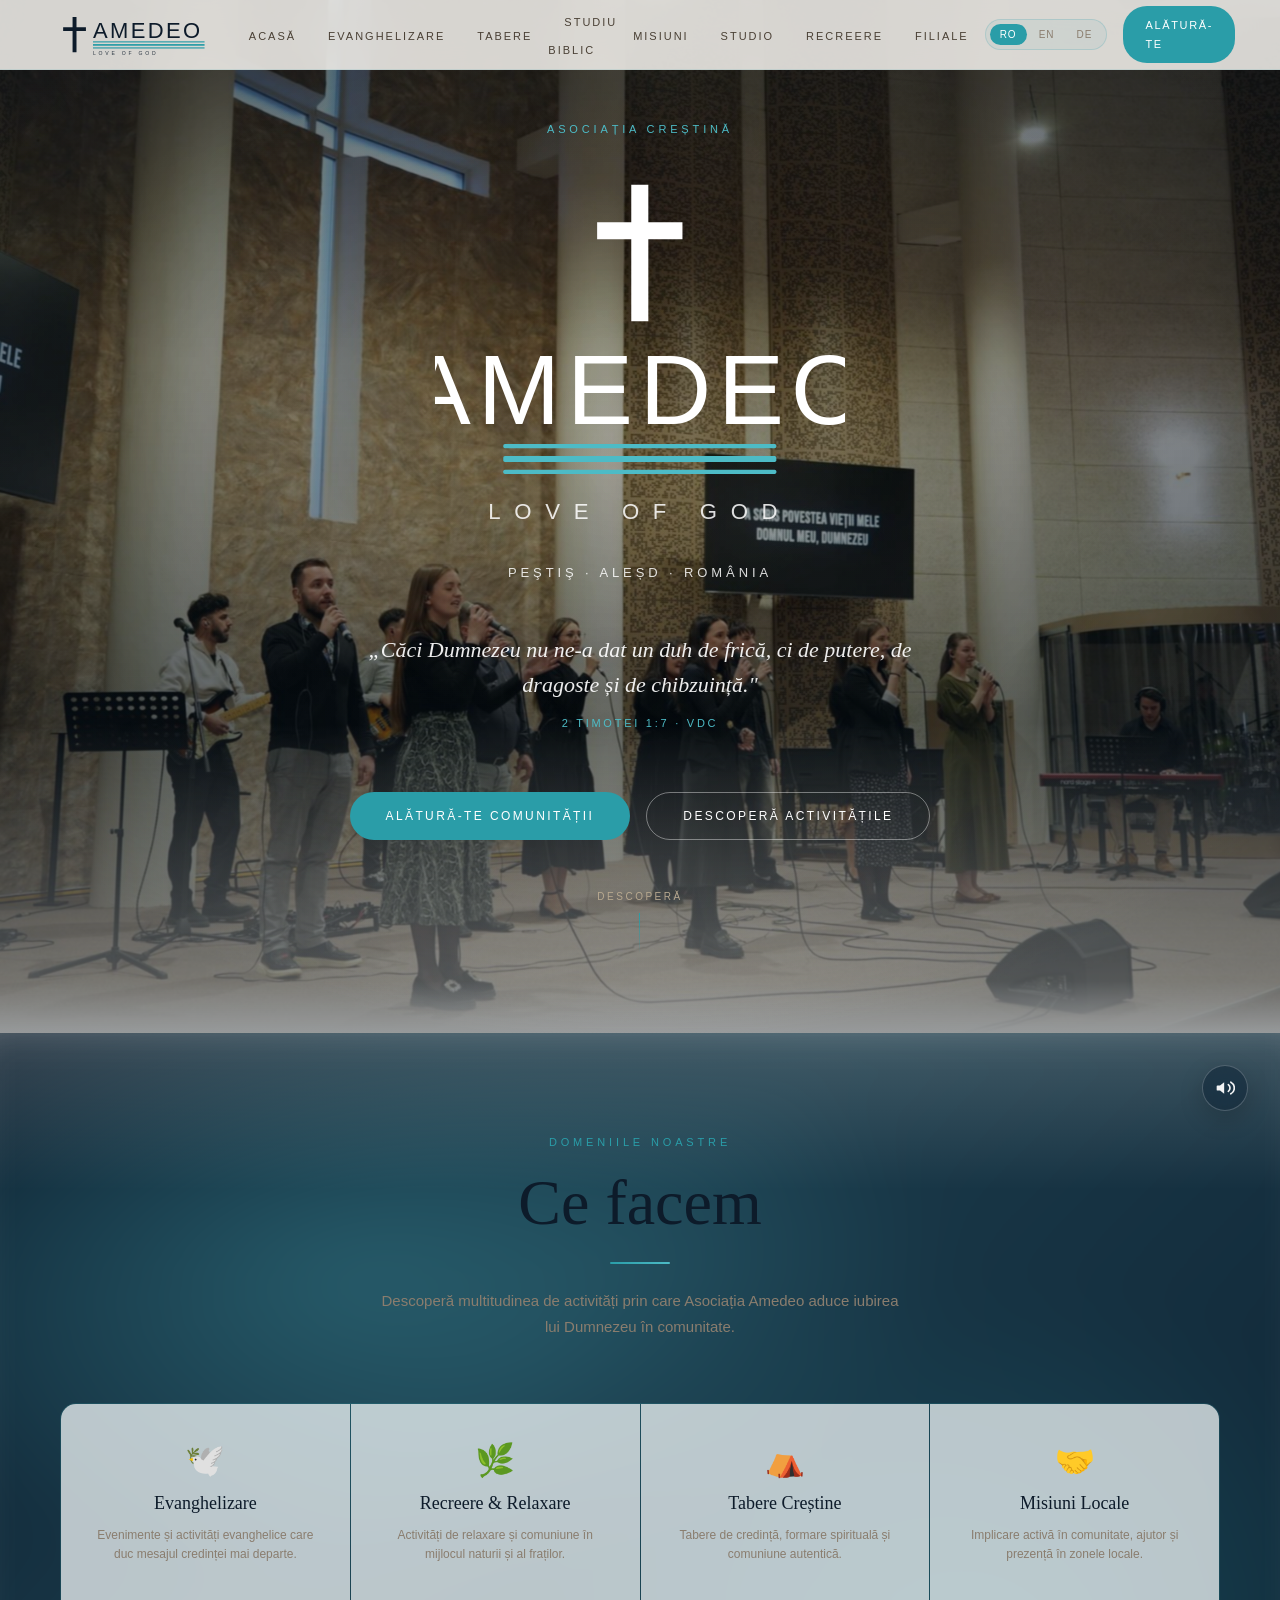
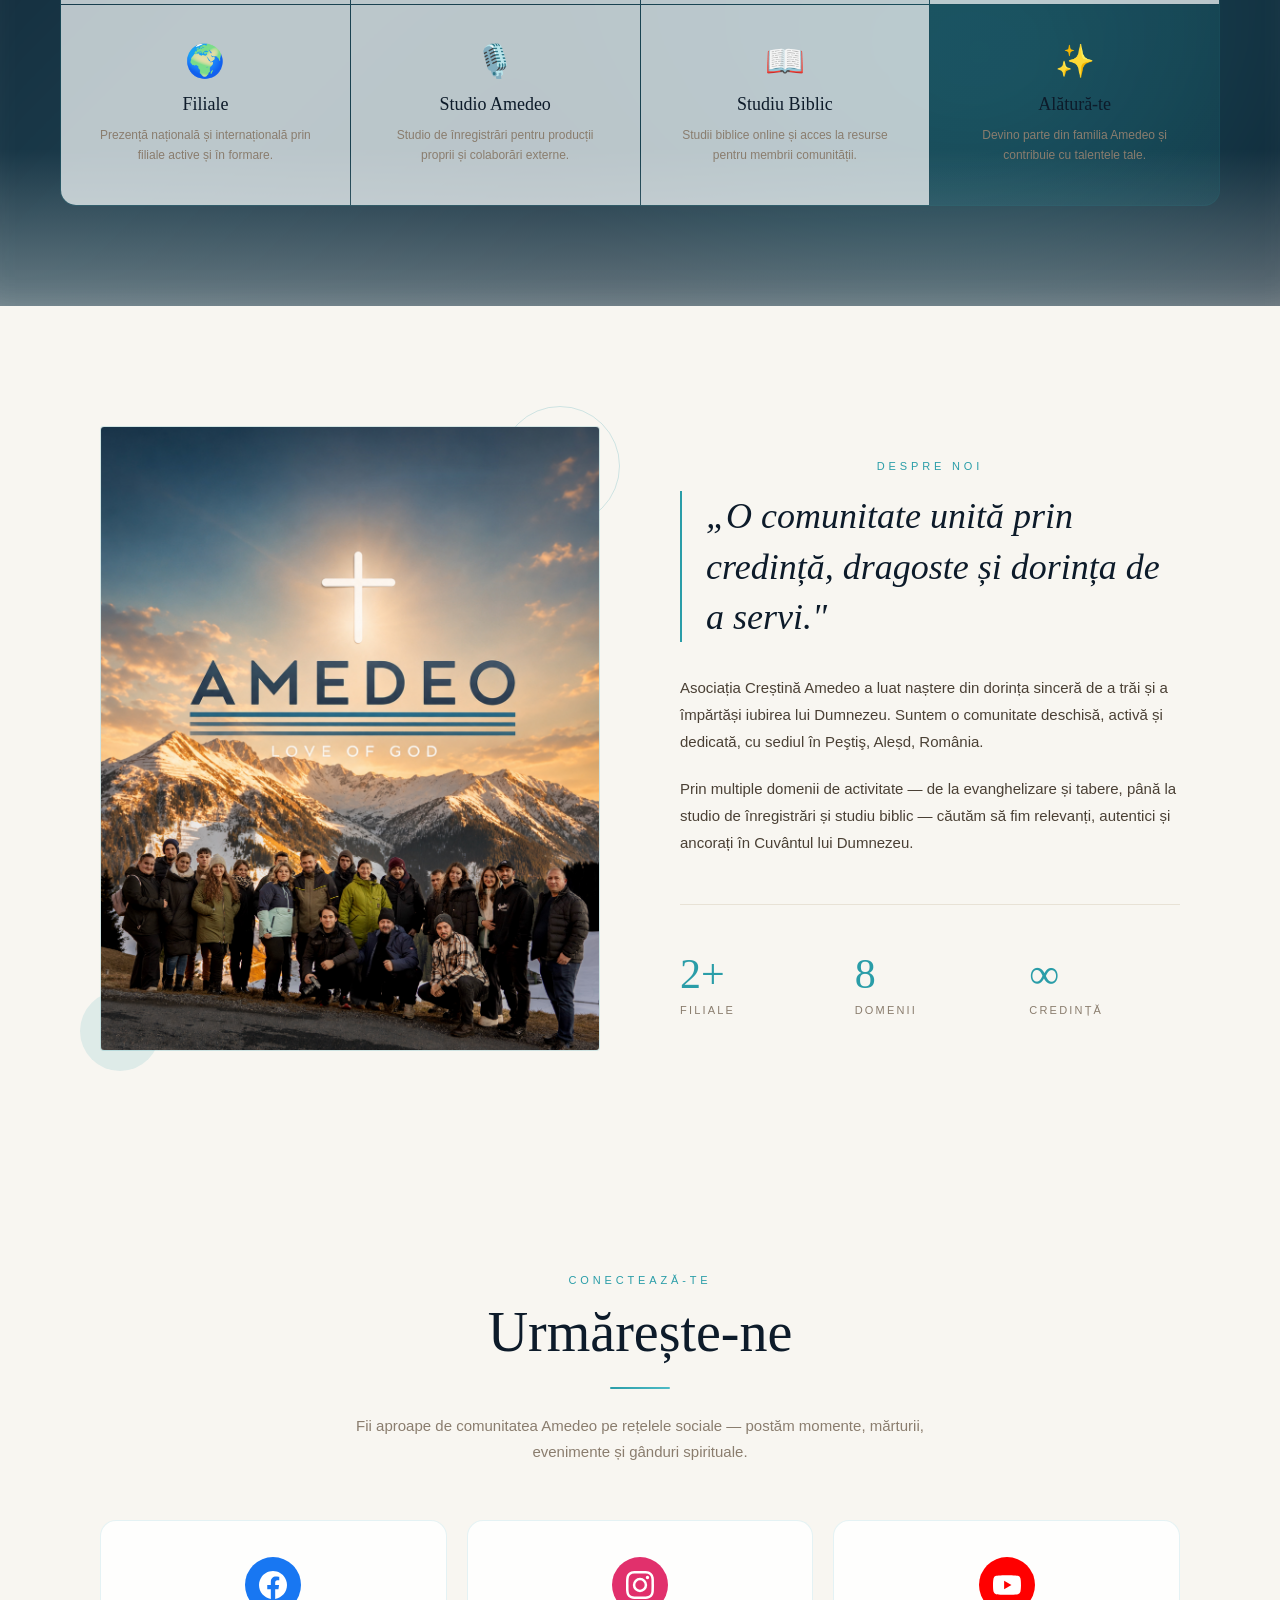
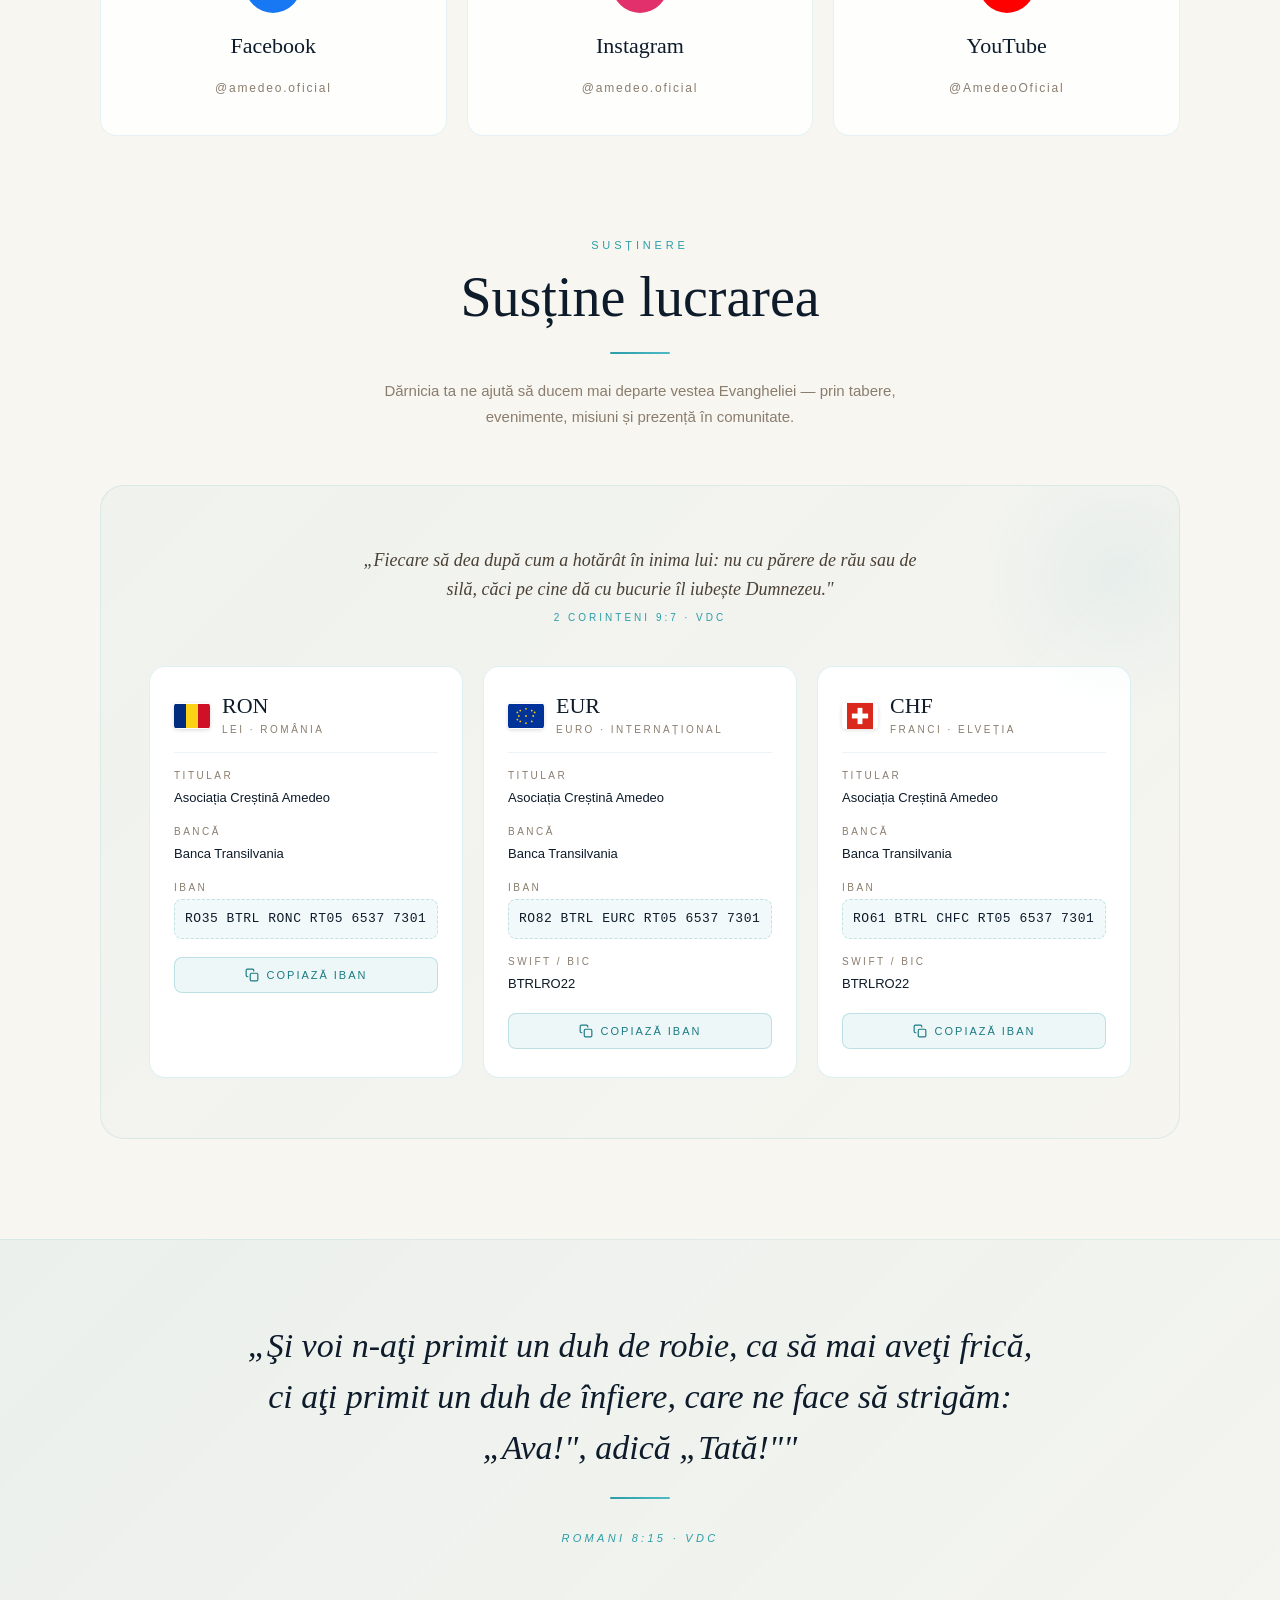
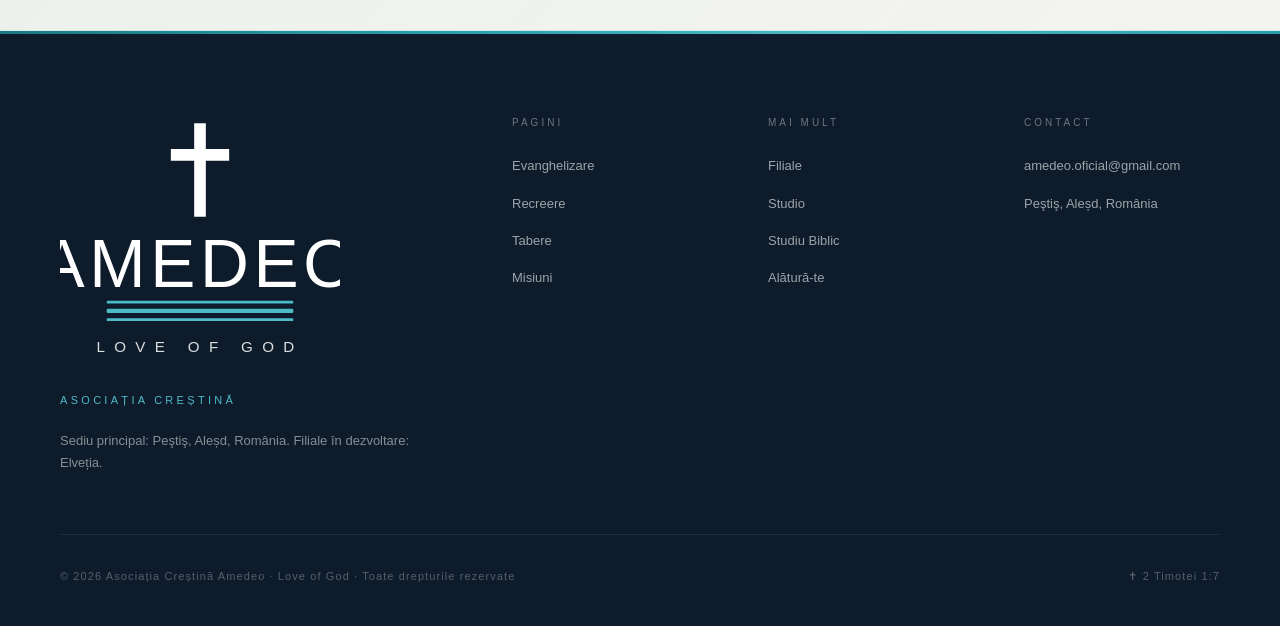
==== commit 5962b5e7: "Add files via upload" ====
--- a/index.html
+++ b/index.html
@@ -587,7 +587,7 @@
       </div>
     </div>
     <div class="footer-bottom">
-      <span>© 2026 Asociația Creștină Amedeo · Love of God</span>
+      <span>© 2026 Asociația Creștină Amedeo · Love of God · <span data-i18n="footer.rights">Toate drepturile rezervate</span></span>
       <span>✝ 2 Timotei 1:7</span>
     </div>
   </footer>
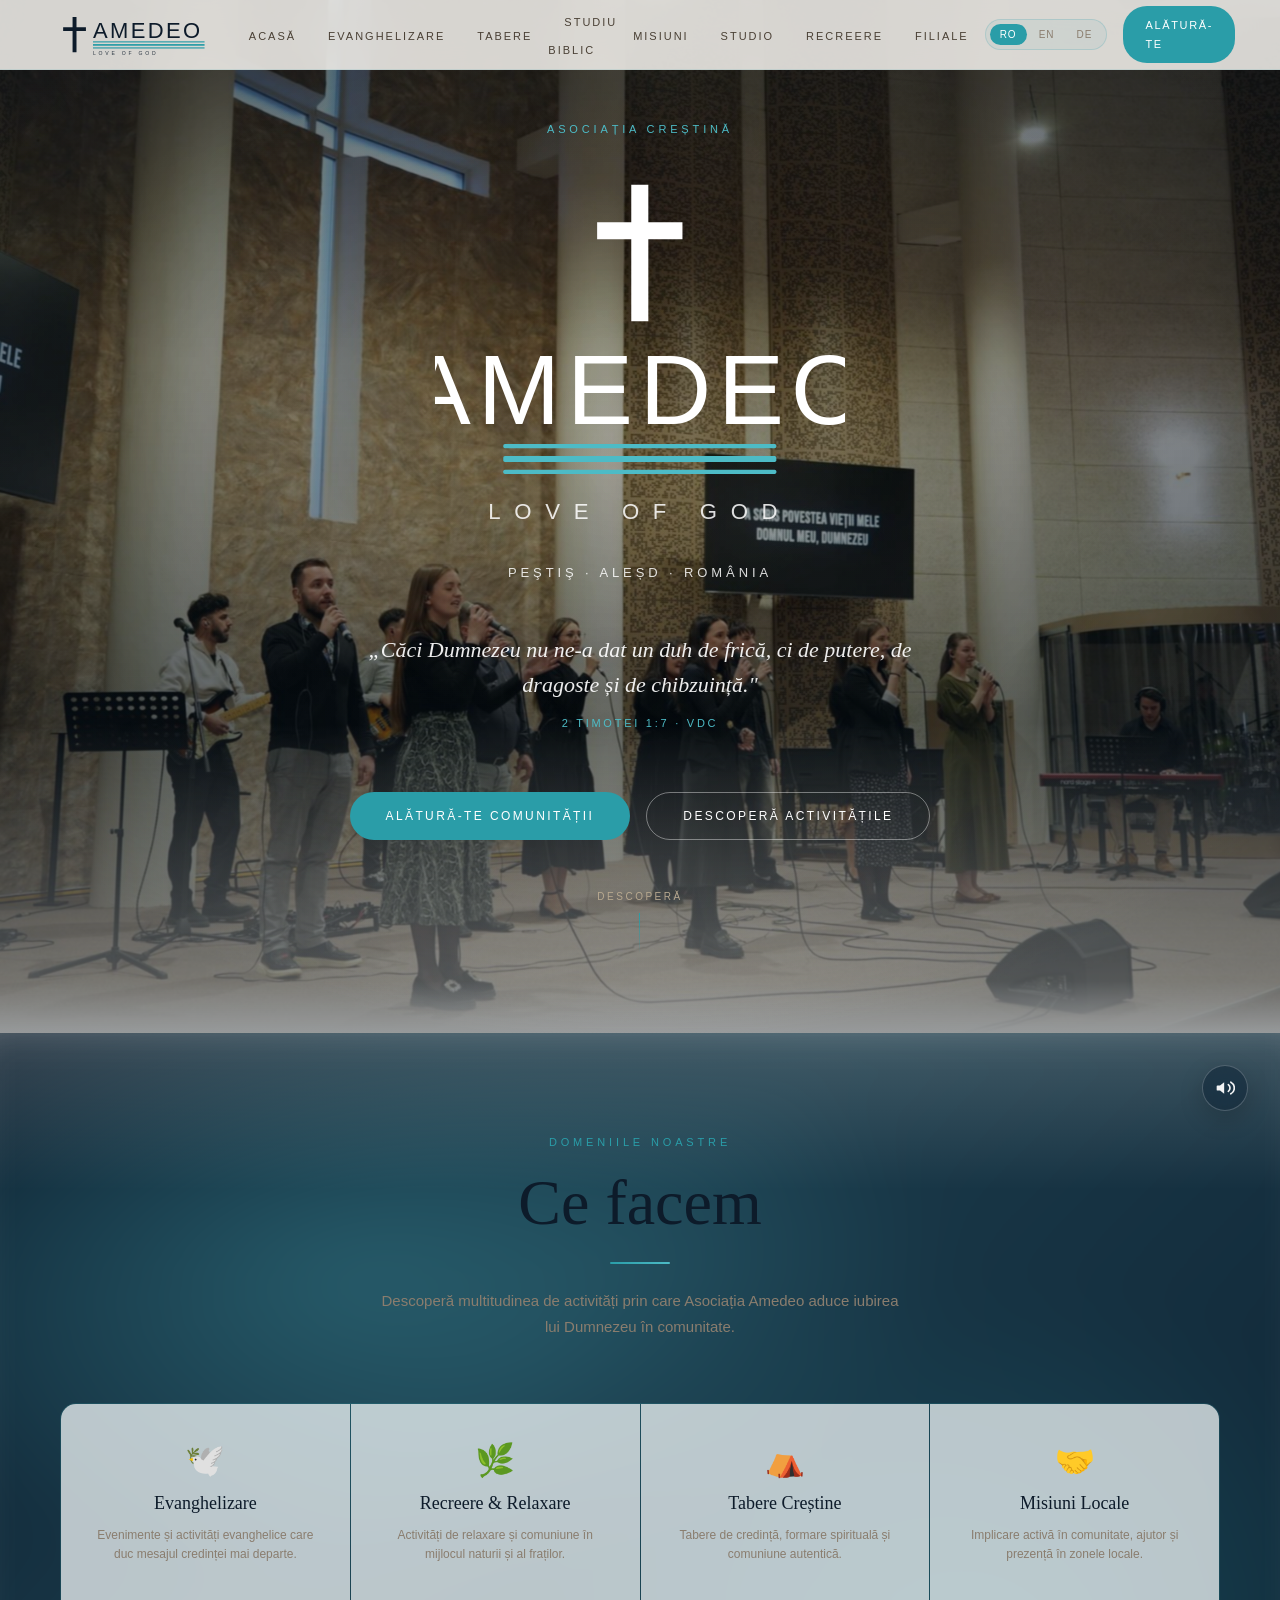
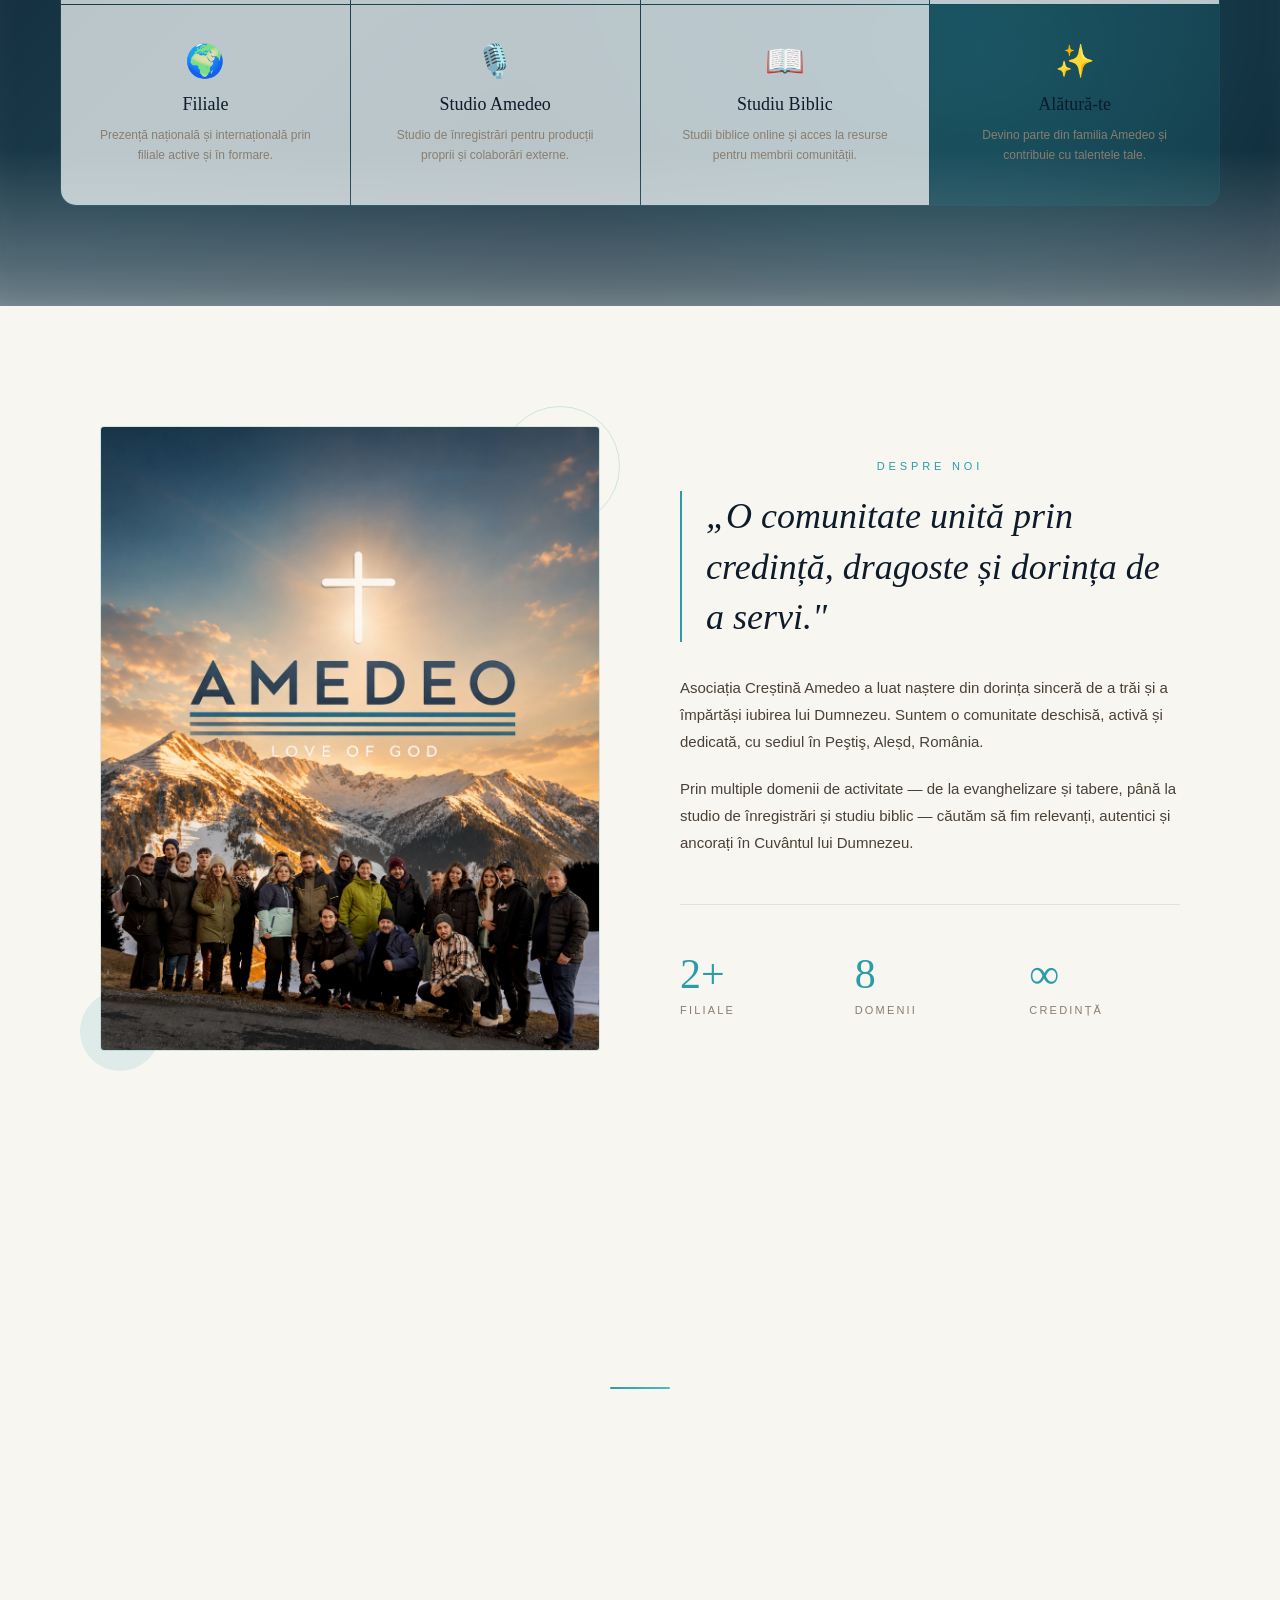
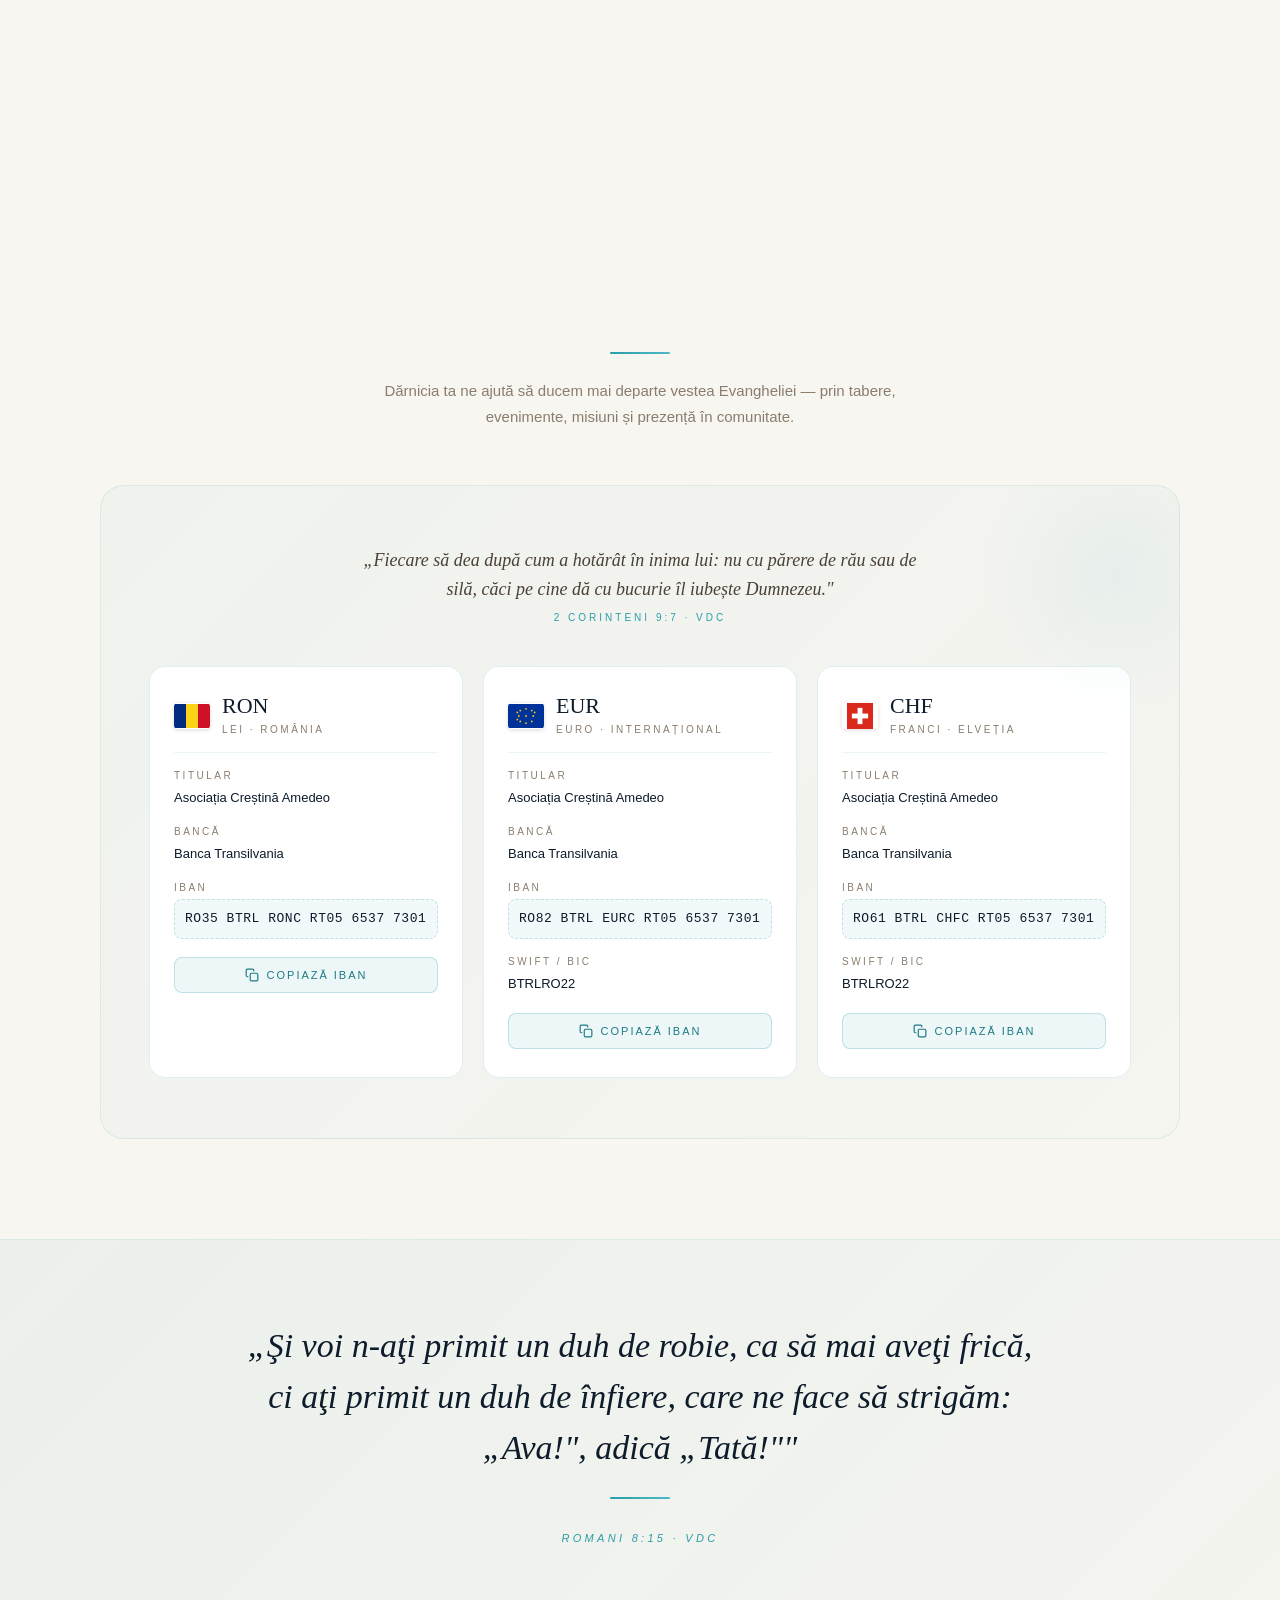
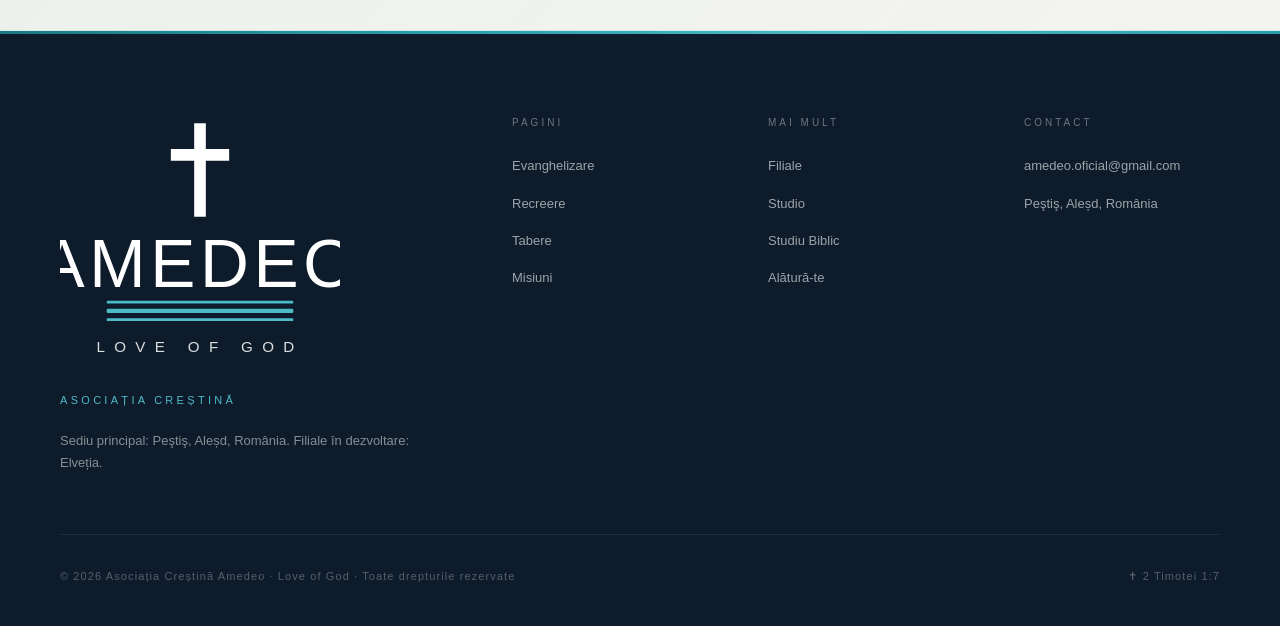
==== commit 5716311b: "Add files via upload" ====
--- a/index.html
+++ b/index.html
@@ -250,9 +250,11 @@
          JS-ul (tryAutoEnableVideoAudio) face video.muted = false la prima
          interacțiune (scroll/click/touch) — deci la primul scroll pe pagină
          sunetul apare automat. Atributul `muted` din HTML reprezintă DOAR
-         starea inițială (până la prima interacțiune), NU starea finală. -->
+         starea inițială (până la prima interacțiune), NU starea finală.
+         `preload="auto"` pre-încarcă videoclipul imediat ce intri pe site, ca
+         să nu apară fundal negru când scrollezi la prima vizită (fără cache). -->
     <div class="domains-video-bg">
-      <video id="domains-video" autoplay muted loop playsinline preload="metadata" poster="">
+      <video id="domains-video" autoplay muted loop playsinline preload="auto" poster="">
         <source src="assets/domains-bg.mp4" type="video/mp4">
       </video>
     </div>
